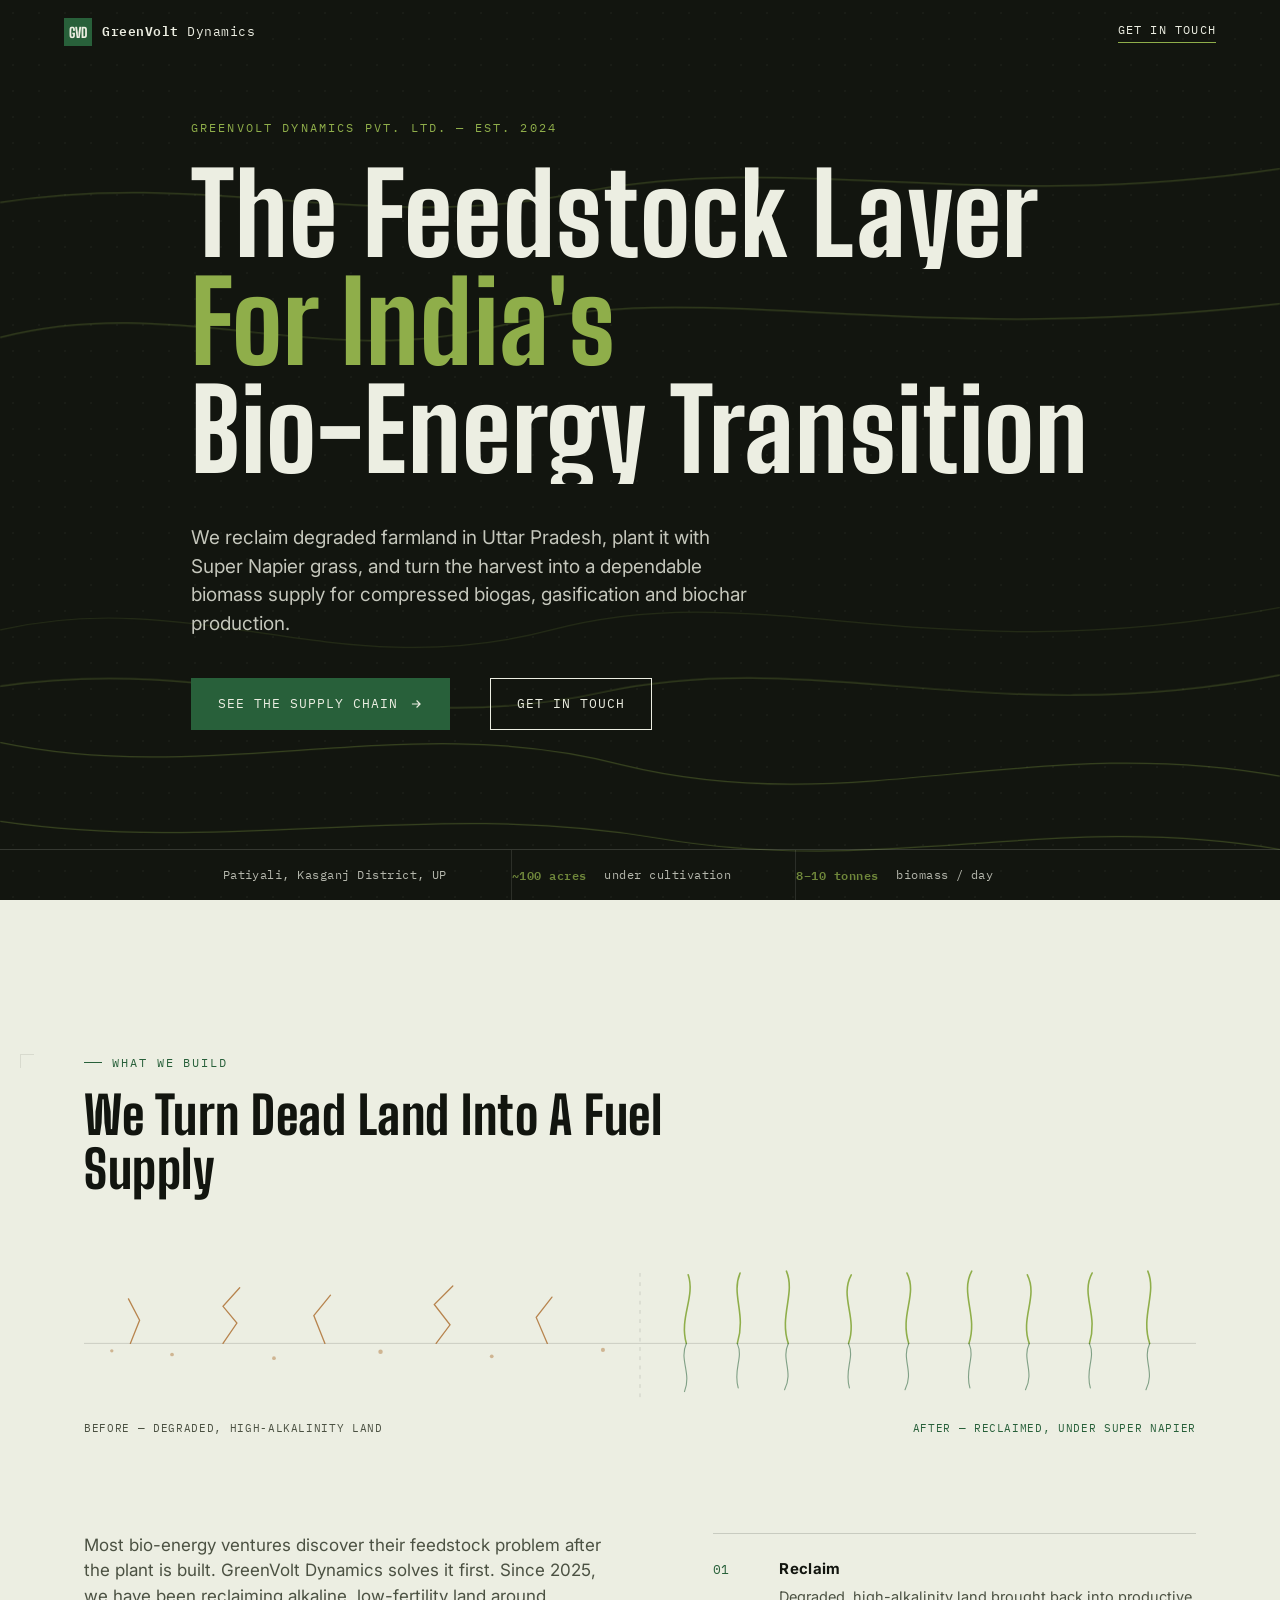
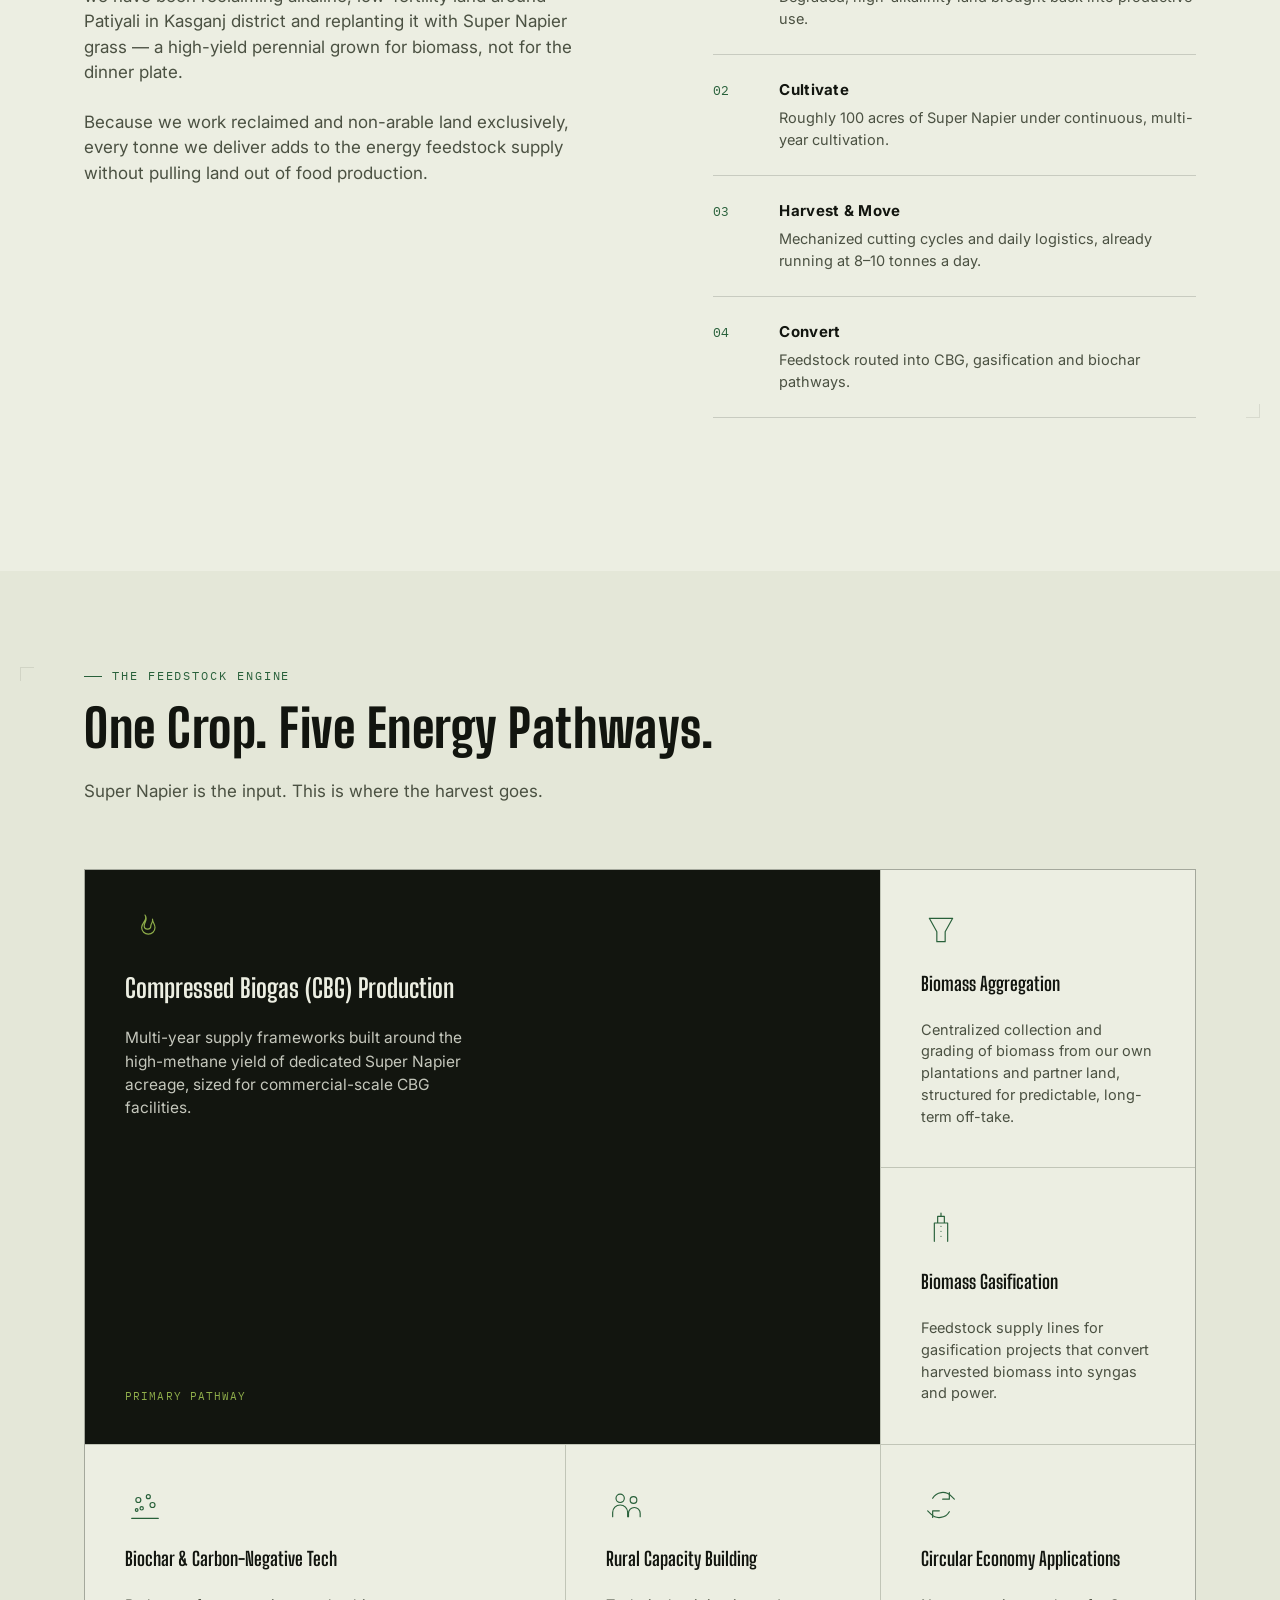
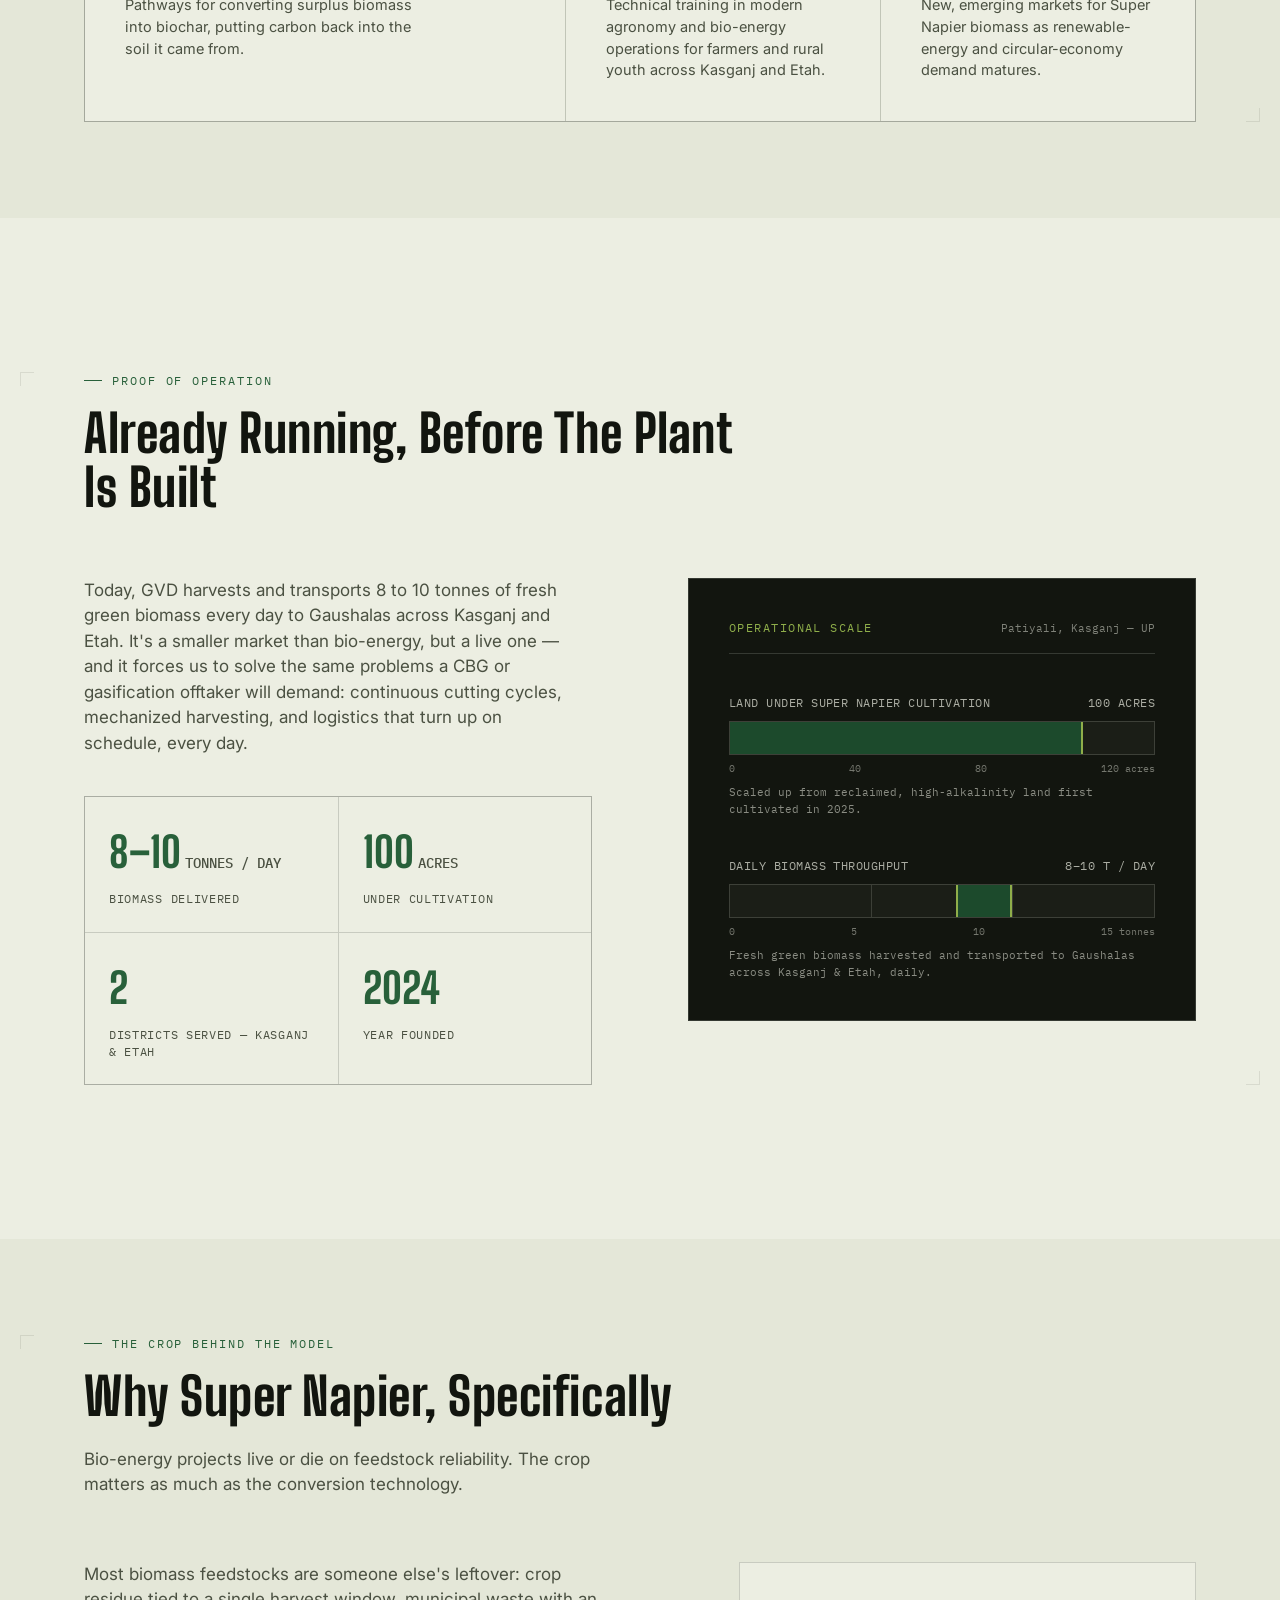
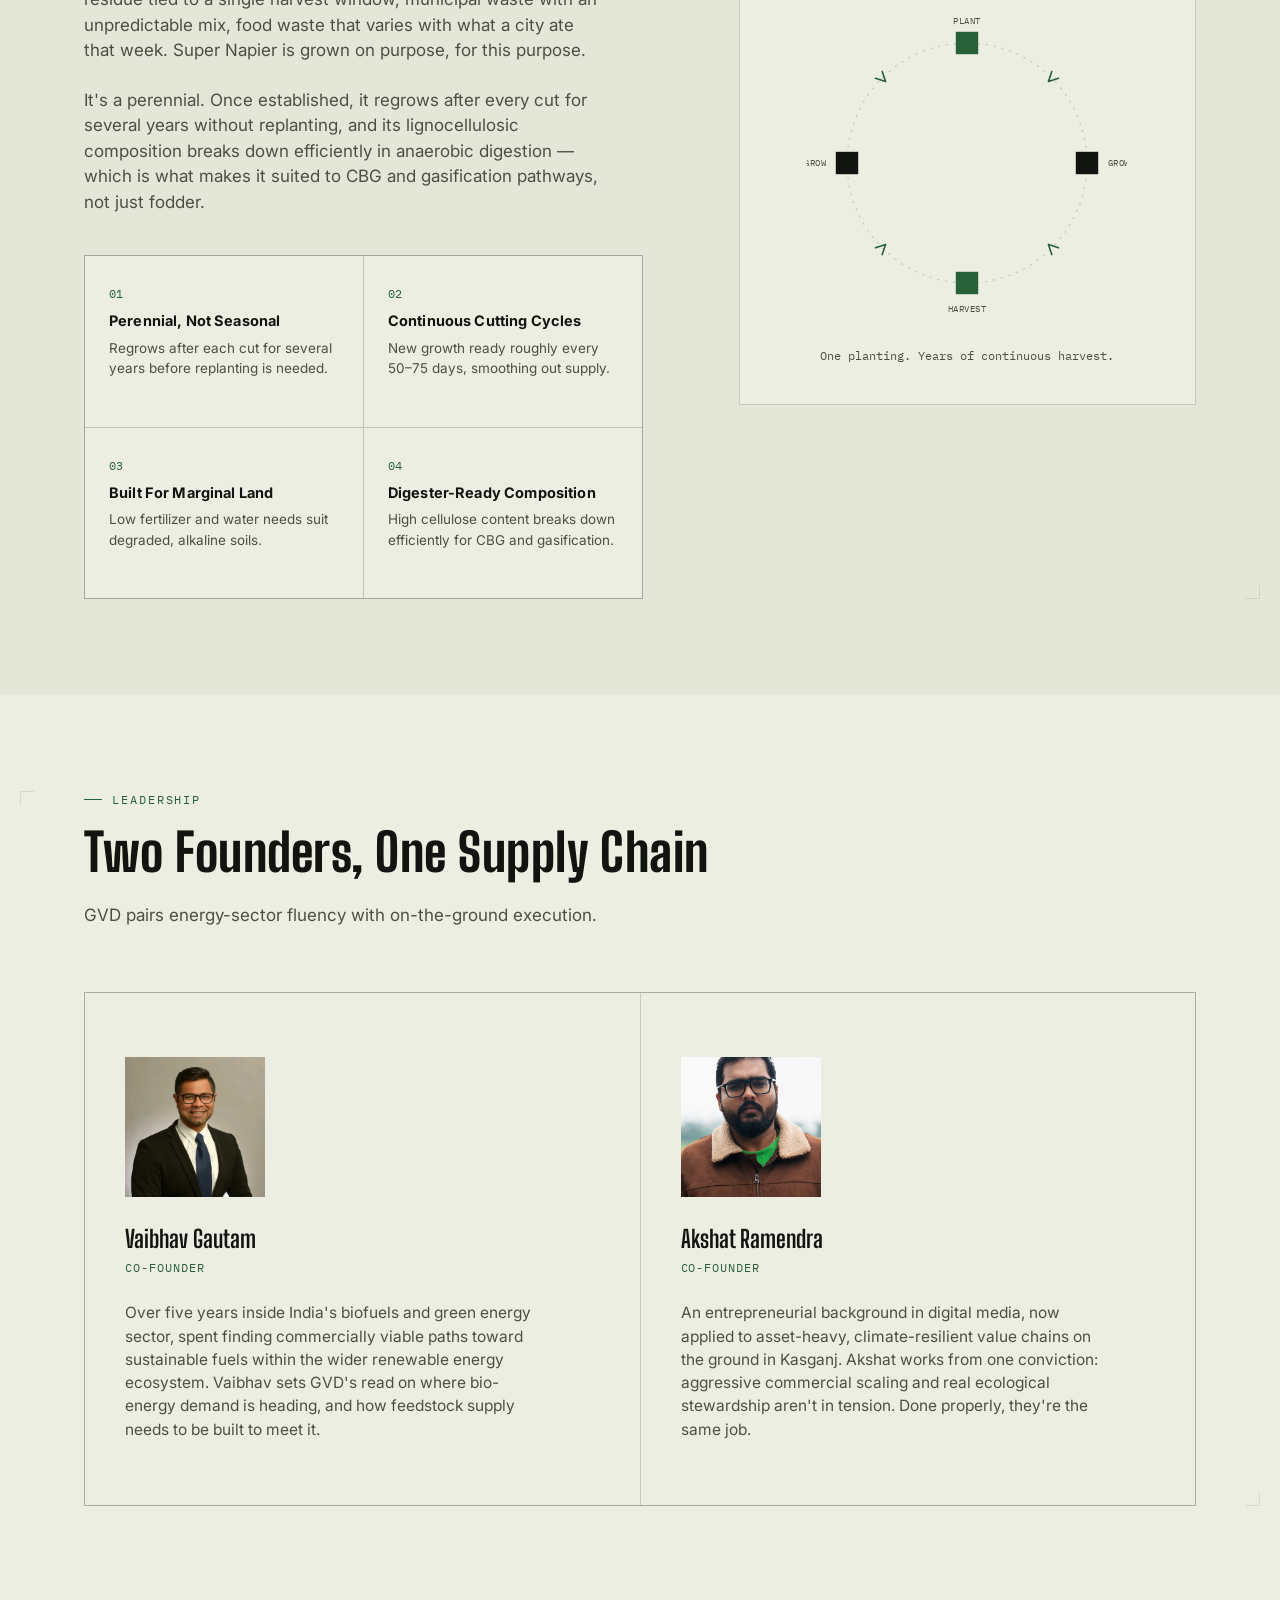
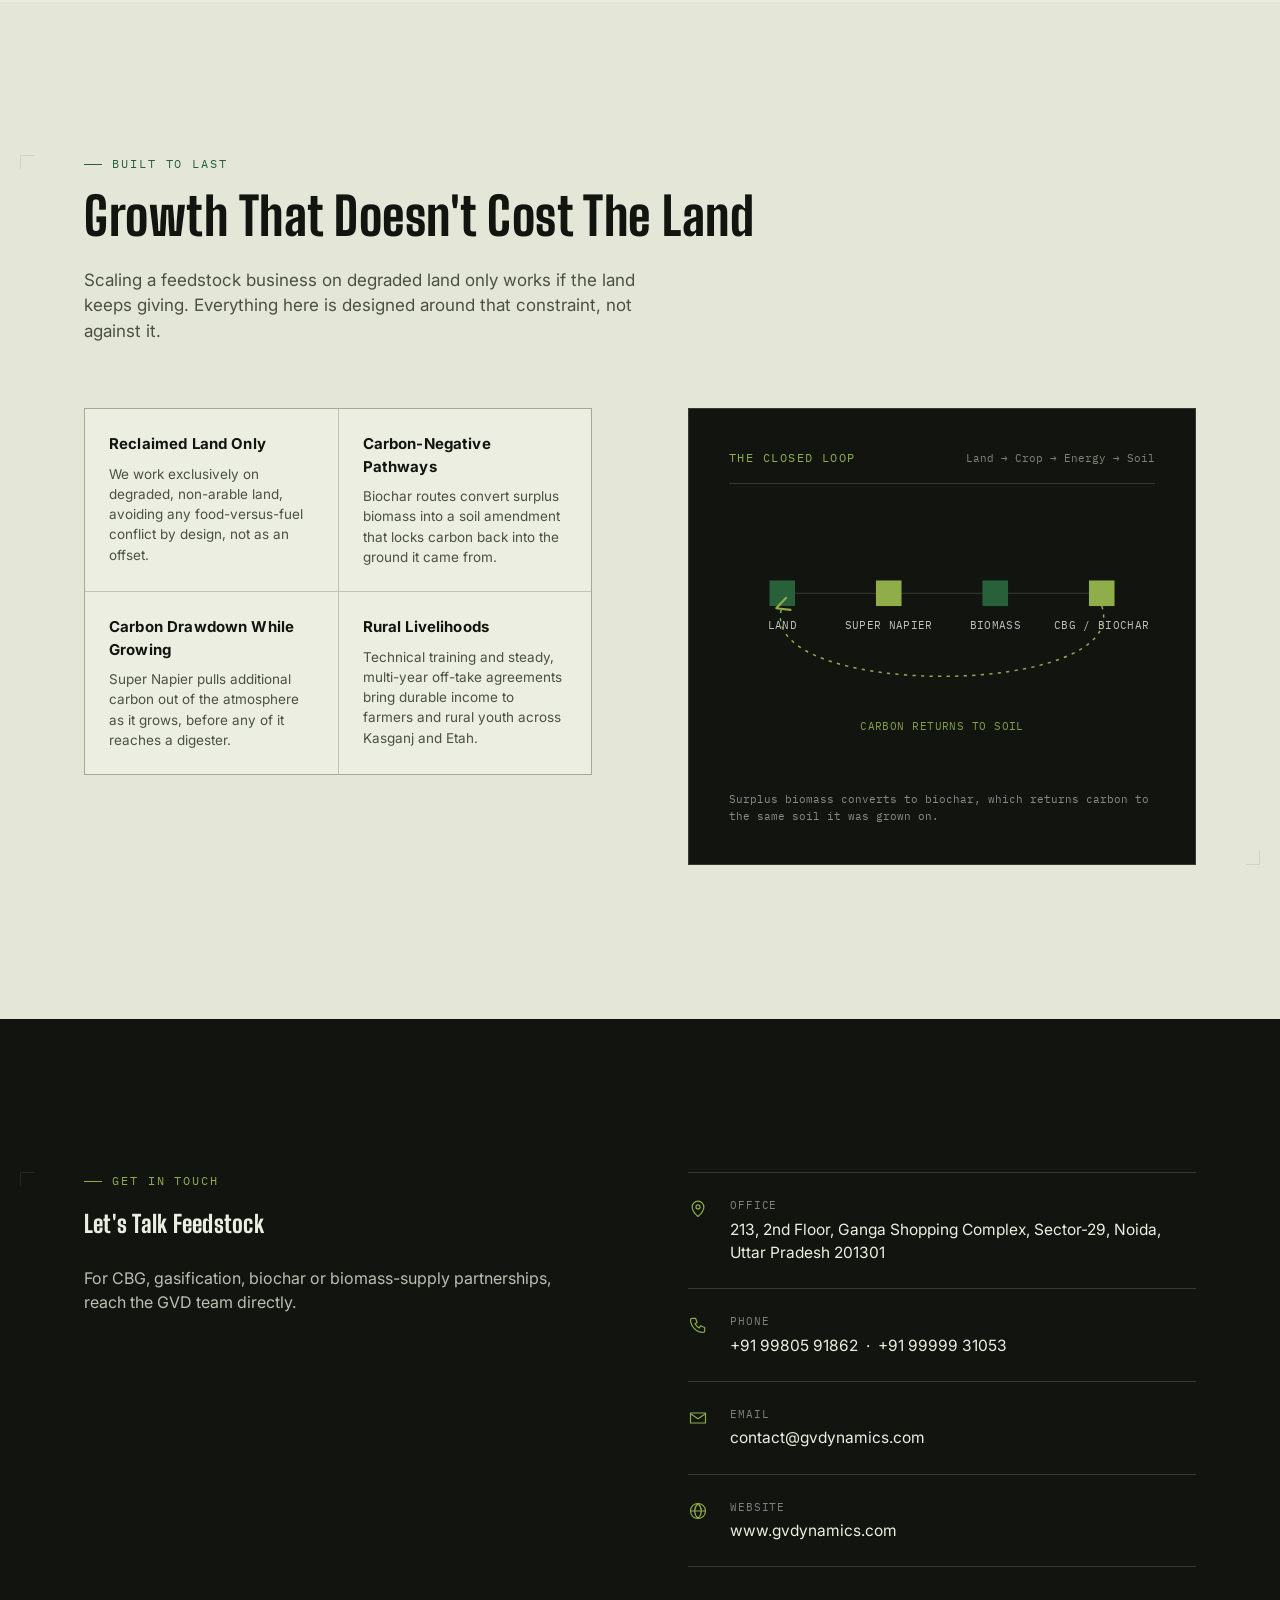
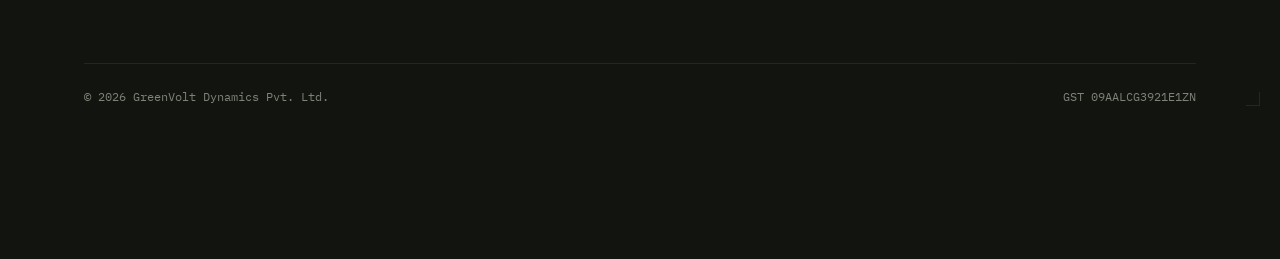
==== index.html @ 8c6a8573 "Initial site upload" ====
<!DOCTYPE html>
<html lang="en">
<head>
<meta charset="UTF-8">
<meta name="viewport" content="width=device-width, initial-scale=1.0">
<title>GreenVolt Dynamics — The Feedstock Layer for India's Bio-Energy Transition</title>
<meta name="description" content="GreenVolt Dynamics reclaims degraded farmland in Uttar Pradesh, plants it with Super Napier grass, and supplies the biomass feedstock behind compressed biogas, gasification and biochar production.">
<link rel="icon" href="data:image/svg+xml,<svg xmlns='http://www.w3.org/2000/svg' viewBox='0 0 100 100'><rect width='100' height='100' fill='%2328603A'/><text x='50' y='70' font-size='58' font-family='Arial' font-weight='900' fill='%23ECEEE2' text-anchor='middle'>G</text></svg>">
<link rel="preconnect" href="https://fonts.googleapis.com">
<link rel="preconnect" href="https://fonts.gstatic.com" crossorigin>
<link href="https://fonts.googleapis.com/css2?family=Big+Shoulders+Display:wght@600;700;800;900&family=Inter:wght@400;500;600;700&family=IBM+Plex+Mono:wght@400;500;600&display=swap" rel="stylesheet">
<style>

/* ===================== TOKENS ===================== */
:root{
  --ink:        #12150F;
  --ink-700:    #1B2017;
  --ink-line:   rgba(236,238,226,0.16);
  --paper:      #ECEEE2;
  --paper-soft: rgba(18,21,15,0.66);
  --paper-on-dark: #ECEEE2;
  --green:      #28603A;
  --green-deep: #1C4A2C;
  --green-bright:#8FAE4A;
  --ochre:      #A6601C;
  --line:       rgba(18,21,15,0.16);
  --ink-soft:   #4B5142;

  --max: 1240px;
  --pad: clamp(20px, 5vw, 64px);

  --sp-1: 8px;
  --sp-2: 16px;
  --sp-3: 24px;
  --sp-4: 40px;
  --sp-5: 64px;
  --sp-6: 96px;
  --sp-7: clamp(80px, 12vw, 160px);

  --display: "Big Shoulders Display", sans-serif;
  --body: "Inter", sans-serif;
  --mono: "IBM Plex Mono", monospace;
}

*,*::before,*::after{ box-sizing:border-box; border-radius:0; }
html{ scroll-behavior:smooth; scroll-padding-top:76px; }
@media (prefers-reduced-motion: reduce){ html{ scroll-behavior:auto; } }

body{
  margin:0;
  background:var(--paper);
  color:var(--ink);
  font-family:var(--body);
  font-size:16px;
  line-height:1.5;
  -webkit-font-smoothing:antialiased;
}

h1,h2,h3{ margin:0; font-family:var(--display); font-weight:800; letter-spacing:0.01em; }
p{ margin:0; }
a{ color:inherit; text-decoration:none; }
img{ max-width:100%; display:block; }
button{ font-family:var(--mono); border:none; background:none; cursor:pointer; }

:focus-visible{ outline:2px solid var(--green-bright); outline-offset:3px; }

.wrap{ max-width:var(--max); margin:0 auto; padding-left:var(--pad); padding-right:var(--pad); }

.eyebrow{
  font-family:var(--mono);
  font-size:12px;
  letter-spacing:0.16em;
  text-transform:uppercase;
  display:flex;
  align-items:center;
  gap:10px;
  margin-bottom:var(--sp-2);
  color:var(--green);
}
.eyebrow::before{ content:""; width:18px; height:1px; background:var(--green); display:inline-block; }
.on-dark .eyebrow{ color:var(--green-bright); }
.on-dark .eyebrow::before{ background:var(--green-bright); }

.section{ position:relative; padding-top:var(--sp-7); padding-bottom:var(--sp-7); }
.section.tight{ padding-top:var(--sp-6); padding-bottom:var(--sp-6); }

/* corner crop-marks — recurring structural motif (survey / dossier reference) */
.frame{ position:relative; }
.frame::before,.frame::after{
  content:""; position:absolute; width:14px; height:14px; pointer-events:none; opacity:0.55;
}
.frame::before{ top:0; left:0; border-top:1px solid var(--line); border-left:1px solid var(--line); }
.frame::after{ bottom:0; right:0; border-bottom:1px solid var(--line); border-right:1px solid var(--line); }
.on-dark .frame::before,.on-dark .frame::after{ border-color:var(--ink-line); }
.contact .frame::before,.contact .frame::after{ border-color:var(--ink-line); }

/* ===================== REVEAL UTILITIES ===================== */
[data-reveal]{ opacity:0; transform:translateY(18px); transition:opacity .7s ease, transform .7s ease; }
[data-reveal].is-visible{ opacity:1; transform:translateY(0); }
[data-reveal-delay="1"]{ transition-delay:.08s; }
[data-reveal-delay="2"]{ transition-delay:.16s; }
[data-reveal-delay="3"]{ transition-delay:.24s; }
[data-reveal-delay="4"]{ transition-delay:.32s; }
[data-reveal-delay="5"]{ transition-delay:.40s; }
@media (prefers-reduced-motion: reduce){
  [data-reveal]{ opacity:1; transform:none; transition:none; }
}

/* ===================== HEADER ===================== */
.site-header{
  position:fixed; top:0; left:0; right:0; z-index:50;
  display:flex; align-items:center; justify-content:space-between;
  padding:18px var(--pad);
  background:rgba(18,21,15,0);
  transition:background .35s ease, border-color .35s ease;
  border-bottom:1px solid transparent;
}
.site-header.scrolled{ background:rgba(18,21,15,0.92); border-bottom-color:var(--ink-line); backdrop-filter:blur(6px); }
.brand{ display:flex; align-items:center; gap:10px; color:var(--paper); }
.brand-mark{
  width:28px; height:28px; background:var(--green); color:var(--paper);
  display:flex; align-items:center; justify-content:center;
  font-family:var(--display); font-weight:800; font-size:14px; letter-spacing:0;
  flex-shrink:0;
}
.brand-name{ font-family:var(--mono); font-size:13px; letter-spacing:.04em; }
.brand-name b{ font-weight:600; }
.header-cta{
  font-family:var(--mono); font-size:12px; letter-spacing:.1em; text-transform:uppercase;
  color:var(--paper); border-bottom:1px solid var(--green-bright); padding-bottom:3px;
  transition:opacity .2s ease;
}
.header-cta:hover{ opacity:.7; }

/* ===================== HERO ===================== */
.hero{
  position:relative;
  min-height:100vh;
  display:flex;
  flex-direction:column;
  background:var(--ink);
  color:var(--paper);
  overflow:hidden;
  padding-top:96px;
}
.hero-grid{
  position:absolute; inset:0;
  background-image:radial-gradient(rgba(236,238,226,.07) 1px, transparent 1.6px);
  background-size:26px 26px;
  opacity:.5;
}
.hero-contours{ position:absolute; inset:0; width:100%; height:100%; }
.contour-path{
  fill:none; stroke:var(--green-bright); stroke-width:1.1;
  transform-origin:left center;
  opacity:0;
  animation:contourDraw 1.6s ease-out forwards;
}
.contour-path:nth-child(1){ animation-delay:.05s; stroke-opacity:.5; }
.contour-path:nth-child(2){ animation-delay:.18s; }
.contour-path:nth-child(3){ animation-delay:.30s; }
.contour-path:nth-child(4){ animation-delay:.42s; }
.contour-path:nth-child(5){ animation-delay:.54s; }
.contour-path:nth-child(6){ animation-delay:.66s; }
@keyframes contourDraw{
  from{ opacity:0; transform:scaleX(0); }
  to{ opacity:.32; transform:scaleX(1); }
}
@media (prefers-reduced-motion: reduce){
  .contour-path{ animation:none; opacity:.28; transform:scaleX(1); }
}

.hero-inner{ position:relative; z-index:2; flex:1; display:flex; flex-direction:column; justify-content:center; }
.hero-eyebrow{
  font-family:var(--mono); font-size:12px; letter-spacing:.18em; text-transform:uppercase;
  color:var(--green-bright); margin-bottom:var(--sp-3);
  opacity:0; transform:translateY(10px);
  animation:heroIn .7s ease-out forwards; animation-delay:.15s;
}
.hero h1{
  font-size:clamp(46px, 9vw, 112px);
  line-height:0.96;
  color:var(--paper);
  margin-bottom:var(--sp-4);
}
.hero h1 .line{
  display:block; overflow:hidden;
}
.hero h1 .line span{
  display:block; opacity:0; transform:translateY(100%);
  animation:heroIn .8s cubic-bezier(.2,.8,.2,1) forwards;
}
.hero h1 .line:nth-child(1) span{ animation-delay:.30s; }
.hero h1 .line:nth-child(2) span{ animation-delay:.42s; color:var(--green-bright);}
.hero h1 .line:nth-child(3) span{ animation-delay:.54s; }
@keyframes heroIn{ to{ opacity:1; transform:translateY(0); } }
@media (prefers-reduced-motion: reduce){
  .hero-eyebrow,.hero h1 .line span{ animation:none; opacity:1; transform:none; }
}

.hero p.sub{
  font-family:var(--body); font-size:clamp(16px,2vw,19px); color:var(--paper-on-dark);
  opacity:.82; max-width:560px; margin-bottom:var(--sp-4); font-weight:400;
}
.hero-ctas{ display:flex; align-items:center; gap:var(--sp-4); flex-wrap:wrap; margin-bottom:var(--sp-6); }
.btn{
  display:inline-flex; align-items:center; gap:10px;
  font-family:var(--mono); font-size:13px; letter-spacing:.08em; text-transform:uppercase;
  padding:15px 26px; border:1px solid currentColor; transition:background .2s ease, color .2s ease;
}
.btn-primary{ background:var(--green); color:var(--paper); border-color:var(--green); }
.btn-primary:hover{ background:var(--green-bright); border-color:var(--green-bright); color:var(--ink); }
.btn-ghost{ color:var(--paper); }
.btn-ghost:hover{ color:var(--green-bright); border-color:var(--green-bright); }
.btn svg{ width:14px; height:14px; }

.hero-ticker{
  position:relative; z-index:2;
  border-top:1px solid var(--ink-line);
  display:flex; flex-wrap:wrap; gap:0;
}
.hero-ticker .t-item{
  font-family:var(--mono); font-size:12px; letter-spacing:.04em; color:var(--paper-on-dark);
  padding:16px var(--pad) 16px 0; opacity:.75; display:flex; align-items:center; gap:10px;
  border-right:1px solid var(--ink-line);
}
.hero-ticker .t-item:last-child{ border-right:none; }
.hero-ticker .t-item b{ color:var(--green-bright); font-weight:600; opacity:1; }
.hero-ticker .wrap{ display:flex; flex-wrap:wrap; padding-top:0; padding-bottom:0; }

/* ===================== SECTION HEADERS ===================== */
.s-head{ max-width:680px; margin-bottom:var(--sp-5); }
.s-head h2{ font-size:clamp(30px,4.4vw,52px); line-height:1.04; margin-bottom:var(--sp-3); }
.s-head .s-sub{ font-family:var(--body); font-size:17px; color:var(--ink-soft); max-width:560px; }

/* ===================== WHAT WE DO ===================== */
.land-strip{ margin:var(--sp-5) 0 var(--sp-6); }
.land-strip svg{ width:100%; height:auto; display:block; }
.land-strip .ground{ stroke:var(--line); stroke-width:1; }
.land-strip .divider{ stroke:var(--line); stroke-width:1; stroke-dasharray:4 6; }
.land-strip .crack{ fill:none; stroke:var(--ochre); stroke-width:1.4; opacity:.75; stroke-linecap:round; }
.land-strip .dot{ fill:var(--ochre); opacity:.4; }
.land-strip .blade{ fill:none; stroke:var(--green-bright); stroke-width:1.7; stroke-linecap:round; }
.land-strip .root{ fill:none; stroke:var(--green); stroke-width:1.2; opacity:.55; stroke-linecap:round; }
.land-caption{ display:flex; justify-content:space-between; font-family:var(--mono); font-size:11px; letter-spacing:.06em; text-transform:uppercase; color:var(--ink-soft); margin-top:12px; }
.land-caption .after{ color:var(--green); }

.weave{ display:grid; grid-template-columns: 1.05fr 0.95fr; gap:var(--sp-6); align-items:start; }
.weave-copy p{ font-size:17px; color:var(--ink-soft); margin-bottom:var(--sp-3); max-width:520px; }
.weave-copy p:last-child{ margin-bottom:0; }

.flow{ display:flex; flex-direction:column; border-top:1px solid var(--line); }
.flow-step{
  display:grid; grid-template-columns:48px 1fr; gap:18px;
  padding:var(--sp-3) 0; border-bottom:1px solid var(--line);
  align-items:start;
}
.flow-step .num{ font-family:var(--mono); font-size:13px; color:var(--green); padding-top:2px; }
.flow-step h3{ font-family:var(--body); font-weight:700; text-transform:none; font-size:15px; letter-spacing:.02em; margin-bottom:6px; }
.flow-step p{ font-size:14.5px; color:var(--ink-soft); }

/* ===================== OFFERINGS / BENTO ===================== */
.bento{
  display:grid;
  grid-template-columns: 1.3fr 0.85fr 0.85fr;
  grid-template-rows: minmax(170px,auto) minmax(170px,auto) minmax(170px,auto);
  grid-template-areas:
    "lead lead c2"
    "lead lead c3"
    "c4   c5   c6";
  gap:1px;
  background:var(--line);
  border:1px solid var(--line);
}
.b-card{
  background:var(--paper);
  padding:var(--sp-4);
  display:flex; flex-direction:column; gap:var(--sp-3);
  transition:background .25s ease;
  position:relative;
}
.b-card:nth-child(1){ grid-area:lead; }
.b-card:nth-child(2){ grid-area:c2; }
.b-card:nth-child(3){ grid-area:c3; }
.b-card:nth-child(4){ grid-area:c4; }
.b-card:nth-child(5){ grid-area:c5; }
.b-card:nth-child(6){ grid-area:c6; }
.b-card:hover{ background:#E4E7D8; }
.b-card:hover .b-icon svg{ stroke:var(--green); }
.b-card.lead{ background:var(--ink); color:var(--paper); }
.b-card.lead:hover{ background:#1F2418; }
.b-card.lead .b-icon svg{ stroke:var(--green-bright); }
.b-card.lead .b-title{ color:var(--paper); font-size:26px; }
.b-card.lead .b-desc{ color:var(--paper-on-dark); opacity:.82; font-size:15.5px; max-width:340px; }
.b-icon{ width:40px; height:40px; }
.b-icon svg{ width:100%; height:100%; stroke:var(--green); fill:none; stroke-width:1.4; transition:stroke .25s ease; }
.b-icon svg path,.c-row svg path{ stroke-linecap:round; stroke-linejoin:round; }
.b-title{ font-family:var(--display); font-weight:700; font-size:19px; letter-spacing:0; line-height:1.1; }
.b-desc{ font-family:var(--body); font-size:14.5px; color:var(--ink-soft); line-height:1.5; max-width:300px; }
.b-card .b-tag{ margin-top:auto; font-family:var(--mono); font-size:11px; letter-spacing:.1em; text-transform:uppercase; color:var(--green); }
.b-card.lead .b-tag{ color:var(--green-bright); }

@media (max-width:880px){
  .bento{
    grid-template-columns:1fr;
    grid-template-rows:auto;
    grid-template-areas:none;
  }
  .b-card:nth-child(1),.b-card:nth-child(2),.b-card:nth-child(3),
  .b-card:nth-child(4),.b-card:nth-child(5),.b-card:nth-child(6){ grid-area:auto; }
  .b-card{ min-height:200px; }
  .b-card.lead{ min-height:260px; }
}

/* ===================== PROOF / STATS + CHART ===================== */
.proof-grid{ display:grid; grid-template-columns:1fr 1fr; gap:var(--sp-6); align-items:start; }
.proof-copy p{ font-size:17px; color:var(--ink-soft); max-width:480px; margin-bottom:var(--sp-4); }
.stat-row{ display:grid; grid-template-columns:1fr 1fr; gap:1px; background:var(--line); border:1px solid var(--line); }
.stat{ background:var(--paper); padding:var(--sp-3) var(--sp-3); }
.stat .num{ font-family:var(--display); font-size:clamp(30px,4vw,42px); font-weight:800; color:var(--green); display:flex; align-items:baseline; gap:4px; }
.stat .num .unit{ font-family:var(--mono); font-size:14px; color:var(--ink-soft); font-weight:500; text-transform:uppercase; }
.stat .label{ font-family:var(--mono); font-size:11.5px; letter-spacing:.06em; text-transform:uppercase; color:var(--ink-soft); margin-top:6px; }

.panel{
  background:var(--ink); color:var(--paper); padding:var(--sp-4);
  border:1px solid var(--ink-line);
}
.panel-head{ display:flex; justify-content:space-between; align-items:baseline; margin-bottom:var(--sp-4); border-bottom:1px solid var(--ink-line); padding-bottom:var(--sp-2); }
.panel-head .p-title{ font-family:var(--mono); font-size:12px; letter-spacing:.12em; text-transform:uppercase; color:var(--green-bright); }
.panel-head .p-meta{ font-family:var(--mono); font-size:11px; color:var(--paper-on-dark); opacity:.5; }

.chart{ margin-bottom:var(--sp-4); }
.chart:last-child{ margin-bottom:0; }
.chart-label{ display:flex; justify-content:space-between; font-family:var(--mono); font-size:11.5px; color:var(--paper-on-dark); opacity:.7; margin-bottom:10px; text-transform:uppercase; letter-spacing:.04em; }
.chart-track{ position:relative; height:34px; border:1px solid var(--ink-line); background:rgba(236,238,226,0.04); }
.chart-grid{ position:absolute; inset:0; display:flex; }
.chart-grid span{ flex:1; border-right:1px solid var(--ink-line); }
.chart-grid span:last-child{ border-right:none; }
.chart-bar{
  position:absolute; top:0; left:0; bottom:0; width:0;
  background:var(--green-deep); border-right:2px solid var(--green-bright);
  transition:width 1.4s cubic-bezier(.2,.7,.2,1);
}
.chart.is-live .chart-bar{ width:var(--target); }
.chart-bar.band{ left:var(--start); border-right:2px solid var(--green-bright); border-left:2px solid var(--green-bright); background:var(--green-deep); }
.chart.is-live .chart-bar.band{ width:var(--target); }
.chart-ticks{ display:flex; justify-content:space-between; font-family:var(--mono); font-size:10px; color:var(--paper-on-dark); opacity:.45; margin-top:6px; }
.chart-readout{ font-family:var(--mono); font-size:11px; color:var(--paper-on-dark); opacity:.55; margin-top:8px; }

@media (max-width:880px){
  .weave{ grid-template-columns:1fr; gap:var(--sp-5); }
  .proof-grid{ grid-template-columns:1fr; gap:var(--sp-5); }
}

/* ===================== FOUNDERS ===================== */
.founders{ display:grid; grid-template-columns:1fr 1fr; gap:1px; background:var(--line); border:1px solid var(--line); }
.f-card{ background:var(--paper); padding:var(--sp-5) var(--sp-4); }
.f-photo{
  width:140px; height:140px; position:relative; overflow:hidden;
  margin-bottom:var(--sp-3); display:flex; align-items:center; justify-content:center;
}
.f-photo img{ position:absolute; inset:0; width:100%; height:100%; object-fit:cover; }
.f-photo-fallback{ position:relative; z-index:0; font-family:var(--display); font-weight:800; font-size:42px; }
.f-photo.gr{ background:var(--green); }
.f-photo.gr .f-photo-fallback{ color:var(--paper); }
.f-photo.ik{ background:var(--ink); }
.f-photo.ik .f-photo-fallback{ color:var(--green-bright); }
.f-name{ font-family:var(--display); font-size:24px; font-weight:700; text-transform:none; margin-bottom:2px; }
.f-role{ font-family:var(--mono); font-size:12px; letter-spacing:.08em; text-transform:uppercase; color:var(--green); margin-bottom:var(--sp-3); }
.f-bio{ font-family:var(--body); font-size:15.5px; color:var(--ink-soft); max-width:420px; }
@media (max-width:780px){ .founders{ grid-template-columns:1fr; } }

/* ===================== WHY SUPER NAPIER (EDUCATIVE) ===================== */
.napier-grid{ display:grid; grid-template-columns:1.1fr 0.9fr; gap:var(--sp-6); align-items:start; }
.napier-copy p{ font-size:17px; color:var(--ink-soft); margin-bottom:var(--sp-3); max-width:520px; }
.fact-grid{ display:grid; grid-template-columns:1fr 1fr; gap:1px; background:var(--line); border:1px solid var(--line); margin-top:var(--sp-4); }
.fact{ background:var(--paper); padding:var(--sp-3); }
.fact-num{ font-family:var(--mono); font-size:12px; color:var(--green); }
.fact h3{ font-family:var(--body); font-weight:700; font-size:14.5px; margin:6px 0; }
.fact p{ font-size:13.5px; color:var(--ink-soft); }

.napier-visual{ background:var(--paper); border:1px solid var(--line); padding:var(--sp-4); display:flex; flex-direction:column; align-items:center; gap:var(--sp-3); }
.napier-visual svg{ width:100%; max-width:320px; height:auto; }
.napier-visual .loop-track{ fill:none; stroke:var(--line); stroke-width:1.5; stroke-dasharray:3 7; }
.napier-visual .chevron path{ fill:none; stroke:var(--green); stroke-width:2; stroke-linecap:round; stroke-linejoin:round; }
.napier-visual .node-a{ fill:var(--green); }
.napier-visual .node-b{ fill:var(--ink); }
.napier-visual .node-label{ font-family:var(--mono); font-size:11px; letter-spacing:.05em; text-transform:uppercase; fill:var(--ink-soft); }
.napier-visual .visual-caption{ font-family:var(--mono); font-size:11.5px; color:var(--ink-soft); text-align:center; }

@media (max-width:880px){ .napier-grid{ grid-template-columns:1fr; gap:var(--sp-5); } }
@media (max-width:480px){ .fact-grid{ grid-template-columns:1fr; } }

/* ===================== SUSTAINABILITY ===================== */
.sustain-grid{ display:grid; grid-template-columns:1fr 1fr; gap:var(--sp-6); align-items:start; }
.pillars{ display:grid; grid-template-columns:1fr 1fr; gap:1px; background:var(--line); border:1px solid var(--line); }
.pillar{ background:var(--paper); padding:var(--sp-3); }
.pillar h3{ font-family:var(--body); font-weight:700; font-size:15px; margin-bottom:8px; }
.pillar p{ font-size:13.5px; color:var(--ink-soft); }

.loop-diagram{ width:100%; height:auto; margin:var(--sp-2) 0 var(--sp-3); }
.loop-diagram .loop-track{ stroke:var(--ink-line); stroke-width:1; }
.loop-diagram .return-arrow{ fill:none; stroke:var(--green-bright); stroke-width:1.4; stroke-dasharray:3 5; }
.loop-diagram .chevron path{ fill:none; stroke:var(--green-bright); stroke-width:2; stroke-linecap:round; stroke-linejoin:round; }
.loop-diagram .node-a{ fill:var(--green); }
.loop-diagram .node-b{ fill:var(--green-bright); }
.loop-diagram .node-label{ font-family:var(--mono); font-size:10px; letter-spacing:.03em; text-transform:uppercase; fill:var(--paper-on-dark); opacity:.8; }
.loop-diagram .loop-caption{ font-family:var(--mono); font-size:10.5px; letter-spacing:.04em; text-transform:uppercase; fill:var(--green-bright); opacity:.9; }

@media (max-width:880px){ .sustain-grid{ grid-template-columns:1fr; gap:var(--sp-5); } }
@media (max-width:560px){ .pillars{ grid-template-columns:1fr; } }

/* ===================== CONTACT / FOOTER ===================== */
.contact{ background:var(--ink); color:var(--paper); }
.contact-grid{ display:grid; grid-template-columns:1fr 1fr; gap:var(--sp-6); }
.contact h2{ color:var(--paper); }
.contact .eyebrow{ color:var(--green-bright); }
.contact .eyebrow::before{ background:var(--green-bright); }
.contact .s-sub{ color:var(--paper-on-dark); opacity:.78; }
.c-list{ display:flex; flex-direction:column; border-top:1px solid var(--ink-line); }
.c-row{ display:grid; grid-template-columns:28px 1fr; gap:14px; padding:var(--sp-3) 0; border-bottom:1px solid var(--ink-line); }
.c-row svg{ width:20px; height:20px; stroke:var(--green-bright); fill:none; stroke-width:1.4; margin-top:2px; }
.c-row .c-label{ font-family:var(--mono); font-size:11px; letter-spacing:.08em; text-transform:uppercase; color:var(--paper-on-dark); opacity:.5; margin-bottom:4px; }
.c-row .c-value{ font-family:var(--body); font-size:15.5px; }
.c-row a:hover{ color:var(--green-bright); }
.foot-bar{
  margin-top:var(--sp-6); padding-top:var(--sp-3); border-top:1px solid var(--ink-line);
  display:flex; justify-content:space-between; flex-wrap:wrap; gap:10px;
  font-family:var(--mono); font-size:11.5px; color:var(--paper-on-dark); opacity:.5;
}
@media (max-width:780px){ .contact-grid{ grid-template-columns:1fr; } }

/* ===================== RESPONSIVE TYPE / SECTION SPACING ===================== */
@media (max-width:600px){
  .hero-ticker .wrap{ flex-direction:column; }
  .hero-ticker .t-item{ border-right:none; border-bottom:1px solid var(--ink-line); width:100%; padding:14px 0; }
  .stat-row{ grid-template-columns:1fr 1fr; }
}
</style>
</head>
<body>

<header class="site-header" id="siteHeader">
  <a href="#top" class="brand">
    <span class="brand-mark">GVD</span>
    <span class="brand-name"><b>GreenVolt</b> Dynamics</span>
  </a>
  <a href="#contact" class="header-cta">Get in touch</a>
</header>

<main id="top">

  <!-- ===================== HERO ===================== -->
  <section class="hero" id="hero">
    <div class="hero-grid" aria-hidden="true"></div>
    <svg class="hero-contours" viewBox="0 0 1440 800" preserveAspectRatio="none" aria-hidden="true">
      <path class="contour-path" d="M0,560 C 220,520 380,610 620,560 C 860,510 1040,600 1440,540"/>
      <path class="contour-path" d="M0,610 C 260,580 420,660 680,615 C 920,575 1120,650 1440,600"/>
      <path class="contour-path" d="M0,660 C 240,700 460,630 700,680 C 960,730 1160,650 1440,690"/>
      <path class="contour-path" d="M0,300 C 200,260 360,330 560,290 C 800,245 1000,310 1440,270"/>
      <path class="contour-path" d="M0,180 C 240,150 420,210 660,170 C 900,135 1100,190 1440,150"/>
      <path class="contour-path" d="M0,730 C 260,760 480,710 740,745 C 1000,780 1180,720 1440,755"/>
    </svg>

    <div class="wrap hero-inner">
      <p class="hero-eyebrow">GreenVolt Dynamics Pvt. Ltd. — Est. 2024</p>
      <h1>
        <span class="line"><span>The Feedstock Layer</span></span>
        <span class="line"><span>For India's</span></span>
        <span class="line"><span>Bio-Energy Transition</span></span>
      </h1>
      <p class="sub">We reclaim degraded farmland in Uttar Pradesh, plant it with Super Napier grass, and turn the harvest into a dependable biomass supply for compressed biogas, gasification and biochar production.</p>
      <div class="hero-ctas">
        <a href="#what-we-do" class="btn btn-primary">See the supply chain
          <svg viewBox="0 0 24 24" fill="none" stroke="currentColor" stroke-width="2"><path d="M5 12h14M13 6l6 6-6 6"/></svg>
        </a>
        <a href="#contact" class="btn btn-ghost">Get in touch</a>
      </div>
    </div>

    <div class="hero-ticker">
      <div class="wrap">
        <span class="t-item">Patiyali, Kasganj District, UP</span>
        <span class="t-item"><b>~100 acres</b>&nbsp;under cultivation</span>
        <span class="t-item"><b>8–10 tonnes</b>&nbsp;biomass / day</span>
      </div>
    </div>
  </section>

  <!-- ===================== WHAT WE DO ===================== -->
  <section class="section" id="what-we-do">
    <div class="wrap frame">
      <div class="s-head" data-reveal>
        <p class="eyebrow">What We Build</p>
        <h2>We Turn Dead Land Into A Fuel Supply</h2>
      </div>

      <div class="land-strip" data-reveal data-reveal-delay="1">
        <svg viewBox="0 0 1200 160" preserveAspectRatio="none" aria-hidden="true">
          <line class="ground" x1="0" y1="90" x2="1200" y2="90"/>
          <line class="divider" x1="600" y1="14" x2="600" y2="150"/>

          <path class="crack" d="M50,90 L60,65 L48,42"/>
          <path class="crack" d="M150,90 L165,68 L150,50 L168,30"/>
          <path class="crack" d="M260,90 L248,60 L266,38"/>
          <path class="crack" d="M380,90 L395,70 L378,48 L398,28"/>
          <path class="crack" d="M500,90 L488,62 L505,40"/>
          <circle class="dot" cx="95" cy="102" r="2"/>
          <circle class="dot" cx="205" cy="106" r="2"/>
          <circle class="dot" cx="320" cy="99" r="2.4"/>
          <circle class="dot" cx="440" cy="104" r="2"/>
          <circle class="dot" cx="560" cy="97" r="2.2"/>
          <circle class="dot" cx="30" cy="98" r="1.8"/>

          <path class="blade" d="M650,90 C 642,62 660,40 652,16"/>
          <path class="blade" d="M705,90 C 715,58 698,38 708,14"/>
          <path class="blade" d="M760,90 C 750,60 768,36 758,12"/>
          <path class="blade" d="M825,90 C 835,62 815,40 828,16"/>
          <path class="blade" d="M890,90 C 880,58 900,38 888,14"/>
          <path class="blade" d="M955,90 C 965,60 945,36 958,12"/>
          <path class="blade" d="M1020,90 C 1010,62 1030,40 1018,16"/>
          <path class="blade" d="M1085,90 C 1095,58 1075,38 1088,14"/>
          <path class="blade" d="M1150,90 C 1140,60 1158,36 1148,12"/>

          <path class="root" d="M650,90 C 642,108 656,122 648,142"/>
          <path class="root" d="M705,90 C 712,106 700,118 706,138"/>
          <path class="root" d="M760,90 C 752,108 766,120 756,140"/>
          <path class="root" d="M825,90 C 832,106 820,118 826,138"/>
          <path class="root" d="M890,90 C 882,108 896,120 886,140"/>
          <path class="root" d="M955,90 C 962,106 950,118 956,138"/>
          <path class="root" d="M1020,90 C 1012,108 1026,120 1016,140"/>
          <path class="root" d="M1085,90 C 1092,106 1080,118 1086,138"/>
          <path class="root" d="M1150,90 C 1142,108 1156,120 1146,140"/>
        </svg>
        <div class="land-caption">
          <span>Before — Degraded, High-Alkalinity Land</span>
          <span class="after">After — Reclaimed, Under Super Napier</span>
        </div>
      </div>

      <div class="weave">
        <div class="weave-copy" data-reveal>
          <p>Most bio-energy ventures discover their feedstock problem after the plant is built. GreenVolt Dynamics solves it first. Since 2025, we have been reclaiming alkaline, low-fertility land around Patiyali in Kasganj district and replanting it with Super Napier grass — a high-yield perennial grown for biomass, not for the dinner plate.</p>
          <p>Because we work reclaimed and non-arable land exclusively, every tonne we deliver adds to the energy feedstock supply without pulling land out of food production.</p>
        </div>

        <div class="flow" data-reveal data-reveal-delay="2">
          <div class="flow-step">
            <span class="num">01</span>
            <div><h3>Reclaim</h3><p>Degraded, high-alkalinity land brought back into productive use.</p></div>
          </div>
          <div class="flow-step">
            <span class="num">02</span>
            <div><h3>Cultivate</h3><p>Roughly 100 acres of Super Napier under continuous, multi-year cultivation.</p></div>
          </div>
          <div class="flow-step">
            <span class="num">03</span>
            <div><h3>Harvest &amp; Move</h3><p>Mechanized cutting cycles and daily logistics, already running at 8–10 tonnes a day.</p></div>
          </div>
          <div class="flow-step">
            <span class="num">04</span>
            <div><h3>Convert</h3><p>Feedstock routed into CBG, gasification and biochar pathways.</p></div>
          </div>
        </div>
      </div>
    </div>
  </section>

  <!-- ===================== OFFERINGS / BENTO ===================== -->
  <section class="section tight" id="offerings" style="background:#E4E7D8;">
    <div class="wrap frame">
      <div class="s-head" data-reveal>
        <p class="eyebrow">The Feedstock Engine</p>
        <h2>One Crop. Five Energy Pathways.</h2>
        <p class="s-sub">Super Napier is the input. This is where the harvest goes.</p>
      </div>

      <div class="bento" data-reveal>
        <div class="b-card lead">
          <div class="b-icon"><svg viewBox="0 0 48 48"><path d="M24 6c4 6-4 9-4 15a8 8 0 1 0 16 0c0-4-3-6-3-10 1 4-2 5-2 8a4 4 0 1 1-8 0c0-5 5-7 1-13Z"/></svg></div>
          <div class="b-title">Compressed Biogas (CBG) Production</div>
          <div class="b-desc">Multi-year supply frameworks built around the high-methane yield of dedicated Super Napier acreage, sized for commercial-scale CBG facilities.</div>
          <span class="b-tag">Primary Pathway</span>
        </div>

        <div class="b-card">
          <div class="b-icon"><svg viewBox="0 0 48 48"><path d="M10 10h28l-9 16v12h-10V26L10 10Z"/></svg></div>
          <div class="b-title">Biomass Aggregation</div>
          <div class="b-desc">Centralized collection and grading of biomass from our own plantations and partner land, structured for predictable, long-term off-take.</div>
        </div>

        <div class="b-card">
          <div class="b-icon"><svg viewBox="0 0 48 48"><path d="M16 40V18h16v22M20 18v-8h8v8M24 6v4M24 22h0M24 28h0M24 34h0"/></svg></div>
          <div class="b-title">Biomass Gasification</div>
          <div class="b-desc">Feedstock supply lines for gasification projects that convert harvested biomass into syngas and power.</div>
        </div>

        <div class="b-card">
          <div class="b-icon"><svg viewBox="0 0 48 48"><circle cx="16" cy="18" r="3"/><circle cx="28" cy="14" r="2.4"/><circle cx="33" cy="24" r="3"/><circle cx="20" cy="28" r="2"/><circle cx="14" cy="30" r="1.6"/><path d="M8 40h32"/></svg></div>
          <div class="b-title">Biochar &amp; Carbon-Negative Tech</div>
          <div class="b-desc">Pathways for converting surplus biomass into biochar, putting carbon back into the soil it came from.</div>
        </div>

        <div class="b-card">
          <div class="b-icon"><svg viewBox="0 0 48 48"><circle cx="17" cy="16" r="5"/><path d="M8 38v-5a9 9 0 0 1 18 0v5"/><circle cx="33" cy="18" r="4"/><path d="M27 38v-4a7 7 0 0 1 14 0v4"/></svg></div>
          <div class="b-title">Rural Capacity Building</div>
          <div class="b-desc">Technical training in modern agronomy and bio-energy operations for farmers and rural youth across Kasganj and Etah.</div>
        </div>

        <div class="b-card">
          <div class="b-icon"><svg viewBox="0 0 48 48"><path d="M14 16a14 14 0 0 1 22-3l4 4M34 32a14 14 0 0 1-22 3l-4-4"/><path d="M34 9v8h-8M14 39v-8h8"/></svg></div>
          <div class="b-title">Circular Economy Applications</div>
          <div class="b-desc">New, emerging markets for Super Napier biomass as renewable-energy and circular-economy demand matures.</div>
        </div>
      </div>
    </div>
  </section>

  <!-- ===================== PROOF + CHART ===================== -->
  <section class="section" id="proof">
    <div class="wrap frame">
      <div class="s-head" data-reveal>
        <p class="eyebrow">Proof Of Operation</p>
        <h2>Already Running, Before The Plant Is Built</h2>
      </div>

      <div class="proof-grid">
        <div class="proof-copy" data-reveal>
          <p>Today, GVD harvests and transports 8 to 10 tonnes of fresh green biomass every day to Gaushalas across Kasganj and Etah. It's a smaller market than bio-energy, but a live one — and it forces us to solve the same problems a CBG or gasification offtaker will demand: continuous cutting cycles, mechanized harvesting, and logistics that turn up on schedule, every day.</p>

          <div class="stat-row">
            <div class="stat">
              <div class="num">8–10<span class="unit">tonnes / day</span></div>
              <div class="label">Biomass delivered</div>
            </div>
            <div class="stat">
              <div class="num"><span data-count-to="100">0</span><span class="unit">acres</span></div>
              <div class="label">Under cultivation</div>
            </div>
            <div class="stat">
              <div class="num"><span data-count-to="2">0</span></div>
              <div class="label">Districts served — Kasganj &amp; Etah</div>
            </div>
            <div class="stat">
              <div class="num">2024</div>
              <div class="label">Year founded</div>
            </div>
          </div>
        </div>

        <div class="panel" data-reveal data-reveal-delay="2" id="chartPanel">
          <div class="panel-head">
            <span class="p-title">Operational Scale</span>
            <span class="p-meta">Patiyali, Kasganj — UP</span>
          </div>

          <div class="chart" id="chartLand">
            <div class="chart-label"><span>Land Under Super Napier Cultivation</span><span>100 acres</span></div>
            <div class="chart-track">
              <div class="chart-grid"><span></span><span></span><span></span></div>
              <div class="chart-bar" style="--target:83.3%"></div>
            </div>
            <div class="chart-ticks"><span>0</span><span>40</span><span>80</span><span>120 acres</span></div>
            <div class="chart-readout">Scaled up from reclaimed, high-alkalinity land first cultivated in 2025.</div>
          </div>

          <div class="chart" id="chartThroughput">
            <div class="chart-label"><span>Daily Biomass Throughput</span><span>8–10 t / day</span></div>
            <div class="chart-track">
              <div class="chart-grid"><span></span><span></span><span></span></div>
              <div class="chart-bar band" style="--start:53.3%; --target:13.3%"></div>
            </div>
            <div class="chart-ticks"><span>0</span><span>5</span><span>10</span><span>15 tonnes</span></div>
            <div class="chart-readout">Fresh green biomass harvested and transported to Gaushalas across Kasganj &amp; Etah, daily.</div>
          </div>
        </div>
      </div>
    </div>
  </section>

  <!-- ===================== WHY SUPER NAPIER (EDUCATIVE) ===================== -->
  <section class="section tight" id="why-napier" style="background:#E4E7D8;">
    <div class="wrap frame">
      <div class="s-head" data-reveal>
        <p class="eyebrow">The Crop Behind The Model</p>
        <h2>Why Super Napier, Specifically</h2>
        <p class="s-sub">Bio-energy projects live or die on feedstock reliability. The crop matters as much as the conversion technology.</p>
      </div>

      <div class="napier-grid">
        <div class="napier-copy" data-reveal>
          <p>Most biomass feedstocks are someone else's leftover: crop residue tied to a single harvest window, municipal waste with an unpredictable mix, food waste that varies with what a city ate that week. Super Napier is grown on purpose, for this purpose.</p>
          <p>It's a perennial. Once established, it regrows after every cut for several years without replanting, and its lignocellulosic composition breaks down efficiently in anaerobic digestion — which is what makes it suited to CBG and gasification pathways, not just fodder.</p>

          <div class="fact-grid">
            <div class="fact"><span class="fact-num">01</span><h3>Perennial, Not Seasonal</h3><p>Regrows after each cut for several years before replanting is needed.</p></div>
            <div class="fact"><span class="fact-num">02</span><h3>Continuous Cutting Cycles</h3><p>New growth ready roughly every 50–75 days, smoothing out supply.</p></div>
            <div class="fact"><span class="fact-num">03</span><h3>Built For Marginal Land</h3><p>Low fertilizer and water needs suit degraded, alkaline soils.</p></div>
            <div class="fact"><span class="fact-num">04</span><h3>Digester-Ready Composition</h3><p>High cellulose content breaks down efficiently for CBG and gasification.</p></div>
          </div>
        </div>

        <div class="napier-visual" data-reveal data-reveal-delay="2">
          <svg viewBox="0 0 400 400" aria-hidden="true">
            <circle class="loop-track" cx="200" cy="200" r="150"/>
            <g class="chevron" transform="translate(306,94) rotate(135)"><path d="M-6,-6 L6,0 L-6,6"/></g>
            <g class="chevron" transform="translate(306,306) rotate(225)"><path d="M-6,-6 L6,0 L-6,6"/></g>
            <g class="chevron" transform="translate(94,306) rotate(315)"><path d="M-6,-6 L6,0 L-6,6"/></g>
            <g class="chevron" transform="translate(94,94) rotate(45)"><path d="M-6,-6 L6,0 L-6,6"/></g>

            <rect class="node-a" x="186" y="36" width="28" height="28"/>
            <text class="node-label" x="200" y="26" text-anchor="middle">Plant</text>

            <rect class="node-b" x="336" y="186" width="28" height="28"/>
            <text class="node-label" x="376" y="204" text-anchor="start">Grow</text>

            <rect class="node-a" x="186" y="336" width="28" height="28"/>
            <text class="node-label" x="200" y="386" text-anchor="middle">Harvest</text>

            <rect class="node-b" x="36" y="186" width="28" height="28"/>
            <text class="node-label" x="24" y="204" text-anchor="end">Regrow</text>
          </svg>
          <p class="visual-caption">One planting. Years of continuous harvest.</p>
        </div>
      </div>
    </div>
  </section>

  <!-- ===================== FOUNDERS ===================== -->
  <section class="section tight" id="founders">
    <div class="wrap frame">
      <div class="s-head" data-reveal>
        <p class="eyebrow">Leadership</p>
        <h2>Two Founders, One Supply Chain</h2>
        <p class="s-sub">GVD pairs energy-sector fluency with on-the-ground execution.</p>
      </div>

      <div class="founders" data-reveal>
        <div class="f-card">
          <div class="f-photo gr">
            <img src="images/founders/vaibhav-gautam.jpg" alt="Vaibhav Gautam, Co-Founder of GreenVolt Dynamics" onerror="this.style.display='none'">
          
          </div>
          <div class="f-name">Vaibhav Gautam</div>
          <div class="f-role">Co-Founder</div>
          <p class="f-bio">Over five years inside India's biofuels and green energy sector, spent finding commercially viable paths toward sustainable fuels within the wider renewable energy ecosystem. Vaibhav sets GVD's read on where bio-energy demand is heading, and how feedstock supply needs to be built to meet it.</p>
        </div>
        <div class="f-card">
          <div class="f-photo ik">
            <img src="images/founders/akshat-ramendra.jpg" alt="Akshat Ramendra, Co-Founder of GreenVolt Dynamics" onerror="this.style.display='none'">
            
          </div>
          <div class="f-name">Akshat Ramendra</div>
          <div class="f-role">Co-Founder</div>
          <p class="f-bio">An entrepreneurial background in digital media, now applied to asset-heavy, climate-resilient value chains on the ground in Kasganj. Akshat works from one conviction: aggressive commercial scaling and real ecological stewardship aren't in tension. Done properly, they're the same job.</p>
        </div>
      </div>
    </div>
  </section>

  <!-- ===================== SUSTAINABILITY ===================== -->
  <section class="section" id="sustainability" style="background:#E4E7D8;">
    <div class="wrap frame">
      <div class="s-head" data-reveal>
        <p class="eyebrow">Built To Last</p>
        <h2>Growth That Doesn't Cost The Land</h2>
        <p class="s-sub">Scaling a feedstock business on degraded land only works if the land keeps giving. Everything here is designed around that constraint, not against it.</p>
      </div>

      <div class="sustain-grid">
        <div class="pillars" data-reveal>
          <div class="pillar"><h3>Reclaimed Land Only</h3><p>We work exclusively on degraded, non-arable land, avoiding any food-versus-fuel conflict by design, not as an offset.</p></div>
          <div class="pillar"><h3>Carbon-Negative Pathways</h3><p>Biochar routes convert surplus biomass into a soil amendment that locks carbon back into the ground it came from.</p></div>
          <div class="pillar"><h3>Carbon Drawdown While Growing</h3><p>Super Napier pulls additional carbon out of the atmosphere as it grows, before any of it reaches a digester.</p></div>
          <div class="pillar"><h3>Rural Livelihoods</h3><p>Technical training and steady, multi-year off-take agreements bring durable income to farmers and rural youth across Kasganj and Etah.</p></div>
        </div>

        <div class="panel" data-reveal data-reveal-delay="2">
          <div class="panel-head">
            <span class="p-title">The Closed Loop</span>
            <span class="p-meta">Land → Crop → Energy → Soil</span>
          </div>
          <svg viewBox="0 0 400 200" class="loop-diagram" aria-hidden="true">
            <line class="loop-track" x1="50" y1="50" x2="350" y2="50"/>
            <rect class="node-a" x="38" y="38" width="24" height="24"/>
            <rect class="node-b" x="138" y="38" width="24" height="24"/>
            <rect class="node-a" x="238" y="38" width="24" height="24"/>
            <rect class="node-b" x="338" y="38" width="24" height="24"/>
            <text class="node-label" x="50" y="84" text-anchor="middle">Land</text>
            <text class="node-label" x="150" y="84" text-anchor="middle">Super Napier</text>
            <text class="node-label" x="250" y="84" text-anchor="middle">Biomass</text>
            <text class="node-label" x="350" y="84" text-anchor="middle">CBG / Biochar</text>
            <path class="return-arrow" d="M350,62 C 380,150 20,150 50,62"/>
            <g class="chevron" transform="translate(50,62) rotate(160)"><path d="M-6,-6 L6,0 L-6,6"/></g>
            <text class="loop-caption" x="200" y="178" text-anchor="middle">Carbon Returns To Soil</text>
          </svg>
          <p class="chart-readout">Surplus biomass converts to biochar, which returns carbon to the same soil it was grown on.</p>
        </div>
      </div>
    </div>
  </section>

  <!-- ===================== CONTACT / FOOTER ===================== -->
  <section class="section contact" id="contact">
    <div class="wrap frame">
      <div class="contact-grid">
        <div data-reveal>
          <p class="eyebrow">Get In Touch</p>
          <h2>Let's Talk Feedstock</h2>
          <p class="s-sub" style="margin-top:var(--sp-3);">For CBG, gasification, biochar or biomass-supply partnerships, reach the GVD team directly.</p>
        </div>

        <div data-reveal data-reveal-delay="2">
          <div class="c-list">
            <div class="c-row">
              <svg viewBox="0 0 24 24"><path d="M12 21s-7-6.2-7-11.5A7 7 0 0 1 19 9.5C19 14.8 12 21 12 21Z"/><circle cx="12" cy="9.5" r="2.4"/></svg>
              <div><div class="c-label">Office</div><div class="c-value">213, 2nd Floor, Ganga Shopping Complex, Sector-29, Noida, Uttar Pradesh 201301</div></div>
            </div>
            <div class="c-row">
              <svg viewBox="0 0 24 24"><path d="M5 4h4l2 5-2.5 1.5a11 11 0 0 0 5 5L15 13l5 2v4a2 2 0 0 1-2 2A16 16 0 0 1 3 6a2 2 0 0 1 2-2Z"/></svg>
              <div><div class="c-label">Phone</div><div class="c-value"><a href="tel:+919980591862">+91 99805 91862</a> &nbsp;·&nbsp; <a href="tel:+919999931053">+91 99999 31053</a></div></div>
            </div>
            <div class="c-row">
              <svg viewBox="0 0 24 24"><path d="M3 6h18v12H3Z"/><path d="M3 7l9 6 9-6"/></svg>
              <div><div class="c-label">Email</div><div class="c-value"><a href="mailto:contact@gvdynamics.com">contact@gvdynamics.com</a></div></div>
            </div>
            <div class="c-row">
              <svg viewBox="0 0 24 24"><circle cx="12" cy="12" r="9"/><path d="M3 12h18M12 3c2.6 2.6 4 5.7 4 9s-1.4 6.4-4 9c-2.6-2.6-4-5.7-4-9s1.4-6.4 4-9Z"/></svg>
              <div><div class="c-label">Website</div><div class="c-value"><a href="https://www.gvdynamics.com">www.gvdynamics.com</a></div></div>
            </div>
          </div>
        </div>
      </div>

      <div class="foot-bar">
        <span>© 2026 GreenVolt Dynamics Pvt. Ltd.</span>
        <span>GST 09AALCG3921E1ZN</span>
      </div>
    </div>
  </section>

</main>

<script>
// header background on scroll
const header = document.getElementById('siteHeader');
window.addEventListener('scroll', () => {
  header.classList.toggle('scrolled', window.scrollY > 40);
}, { passive:true });

// generic reveal-on-scroll
const revealEls = document.querySelectorAll('[data-reveal]');
const revealObserver = new IntersectionObserver((entries) => {
  entries.forEach(entry => {
    if (entry.isIntersecting){
      entry.target.classList.add('is-visible');
      revealObserver.unobserve(entry.target);
    }
  });
}, { threshold:0.15 });
revealEls.forEach(el => revealObserver.observe(el));

// count-up stats
function animateCount(el){
  const target = parseFloat(el.dataset.countTo);
  const decimals = parseInt(el.dataset.countDecimals || "0", 10);
  const duration = 1100;
  const start = performance.now();
  function tick(now){
    const p = Math.min((now - start) / duration, 1);
    const eased = 1 - Math.pow(1 - p, 3);
    const val = target * eased;
    el.textContent = decimals > 0 ? val.toFixed(decimals) : Math.round(val);
    if (p < 1) requestAnimationFrame(tick);
    else el.textContent = decimals > 0 ? target.toFixed(decimals) : target;
  }
  requestAnimationFrame(tick);
}
const countEls = document.querySelectorAll('[data-count-to]');
const countObserver = new IntersectionObserver((entries) => {
  entries.forEach(entry => {
    if (entry.isIntersecting){
      animateCount(entry.target);
      countObserver.unobserve(entry.target);
    }
  });
}, { threshold:0.4 });
countEls.forEach(el => countObserver.observe(el));

// chart panel — trigger bar fills once
const chartPanel = document.getElementById('chartPanel');
const chartObserver = new IntersectionObserver((entries) => {
  entries.forEach(entry => {
    if (entry.isIntersecting){
      document.getElementById('chartLand').classList.add('is-live');
      document.getElementById('chartThroughput').classList.add('is-live');
      chartObserver.unobserve(entry.target);
    }
  });
}, { threshold:0.3 });
if (chartPanel) chartObserver.observe(chartPanel);
</script>
</body>
</html>
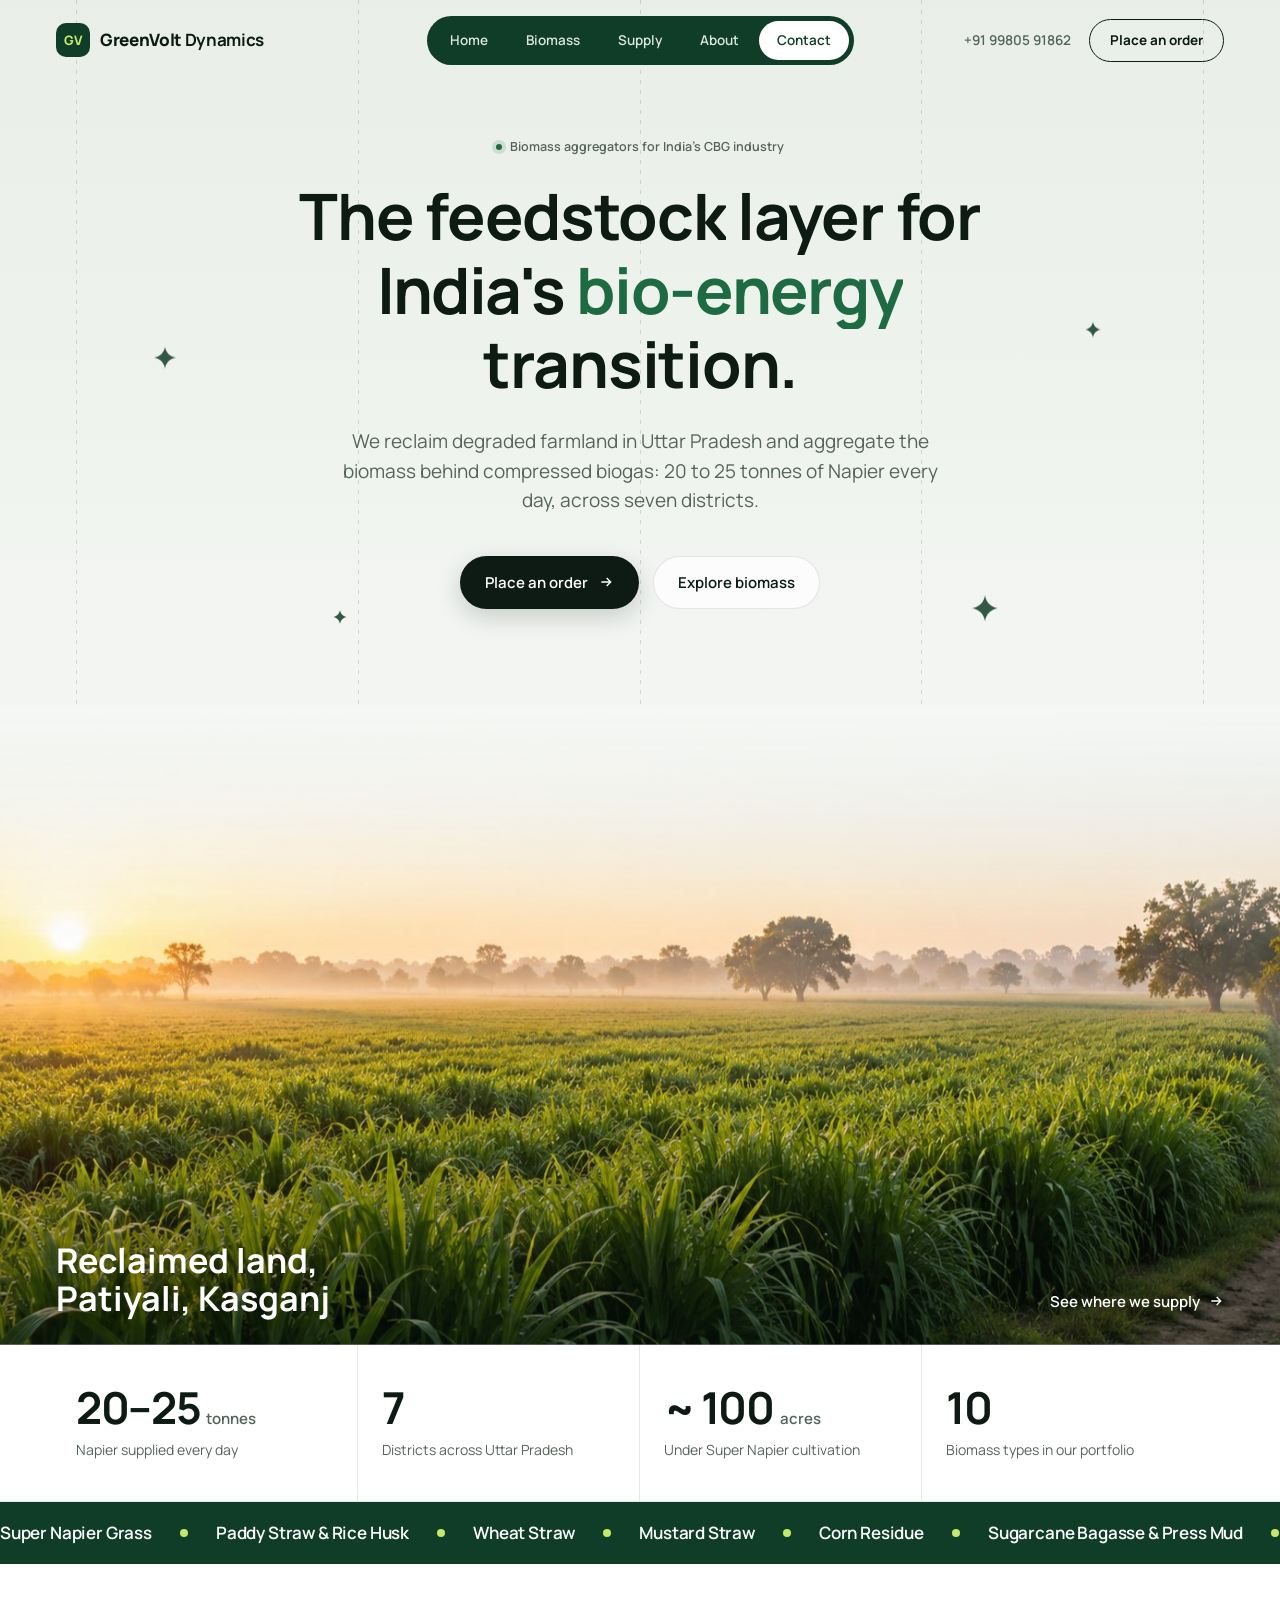
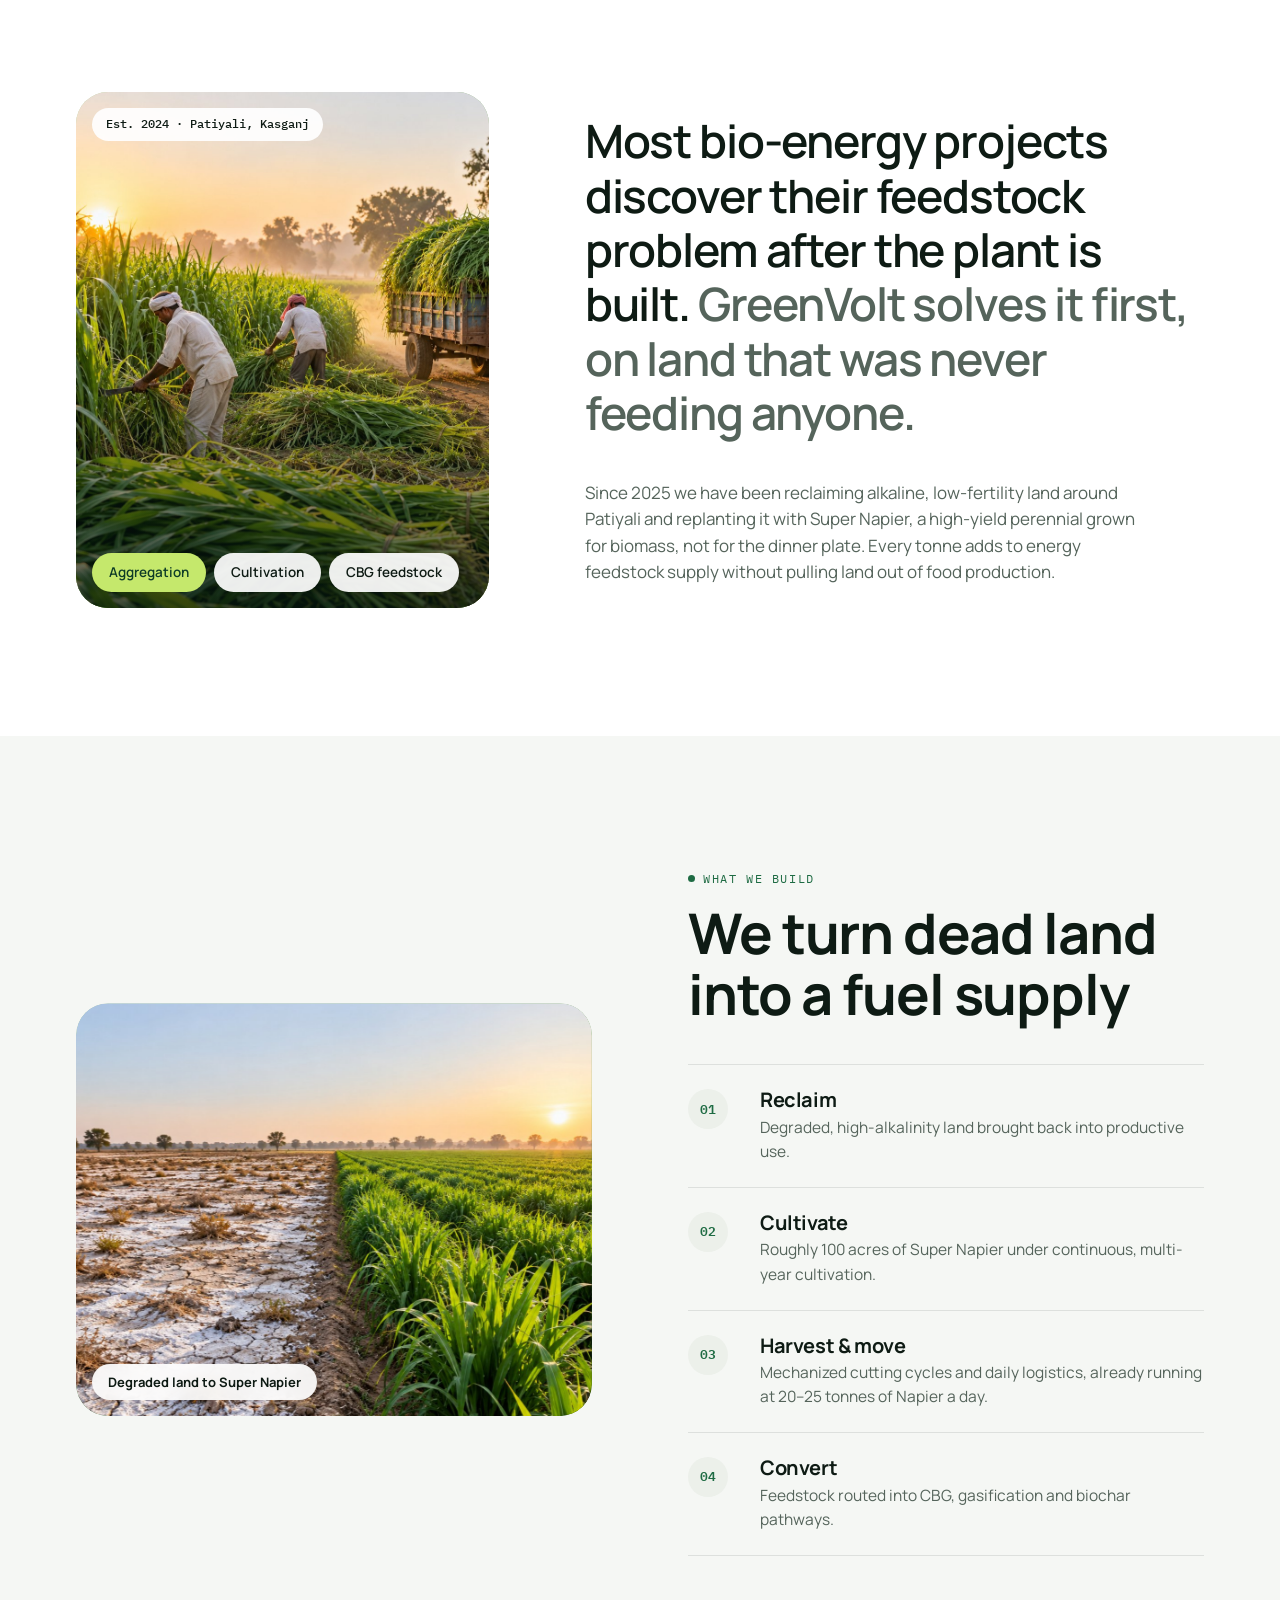
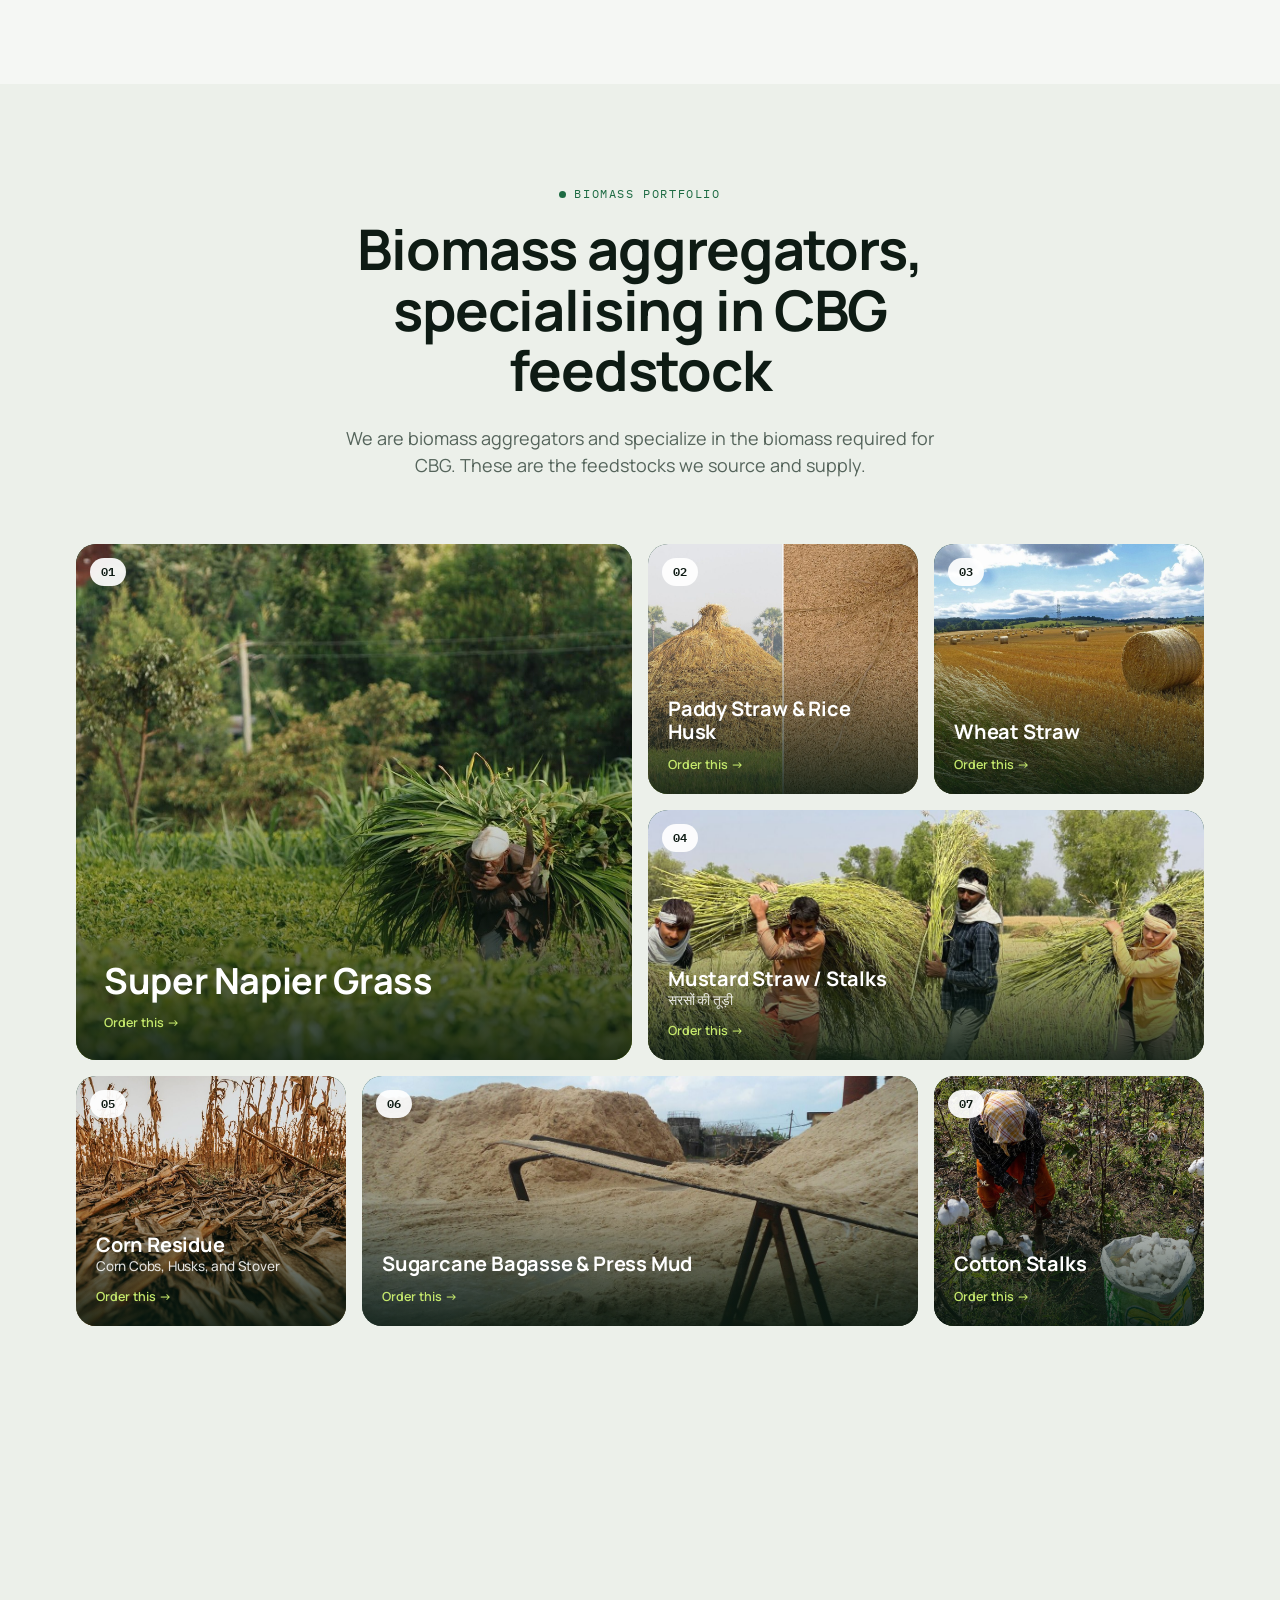
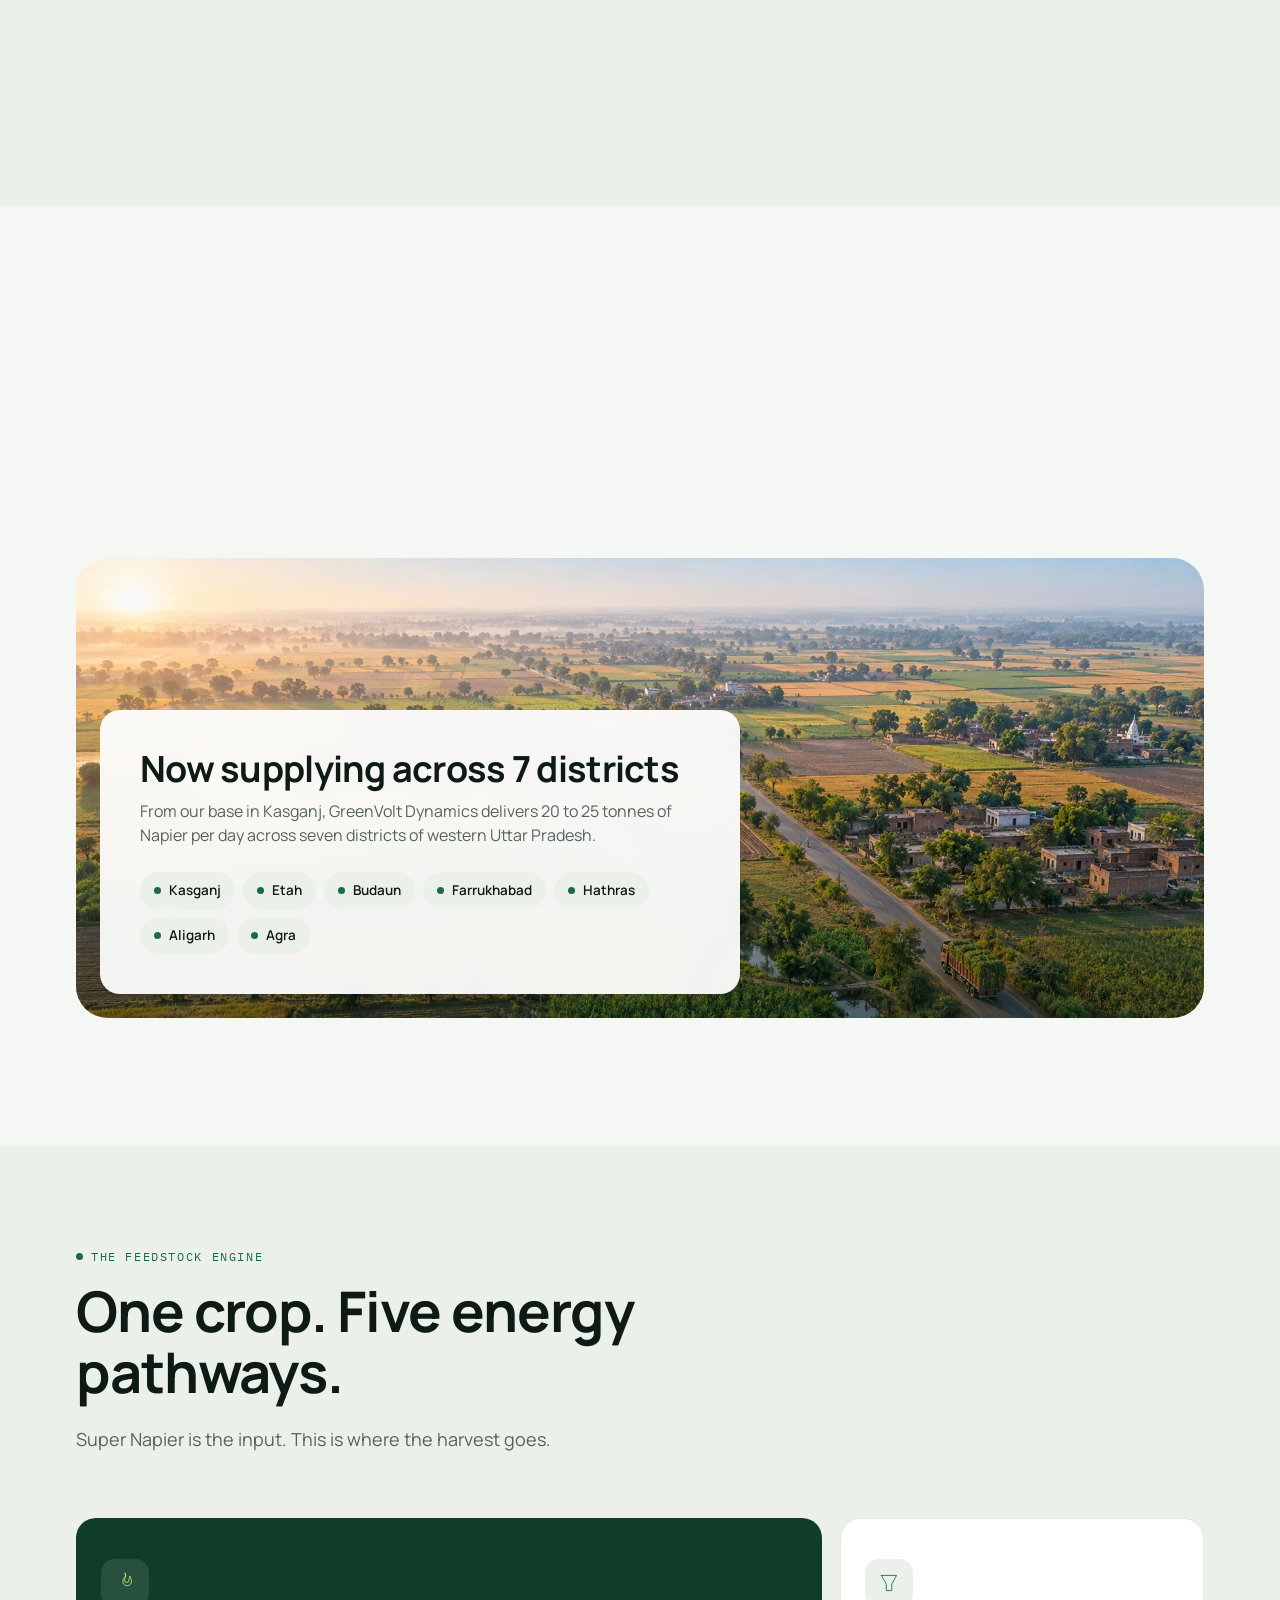
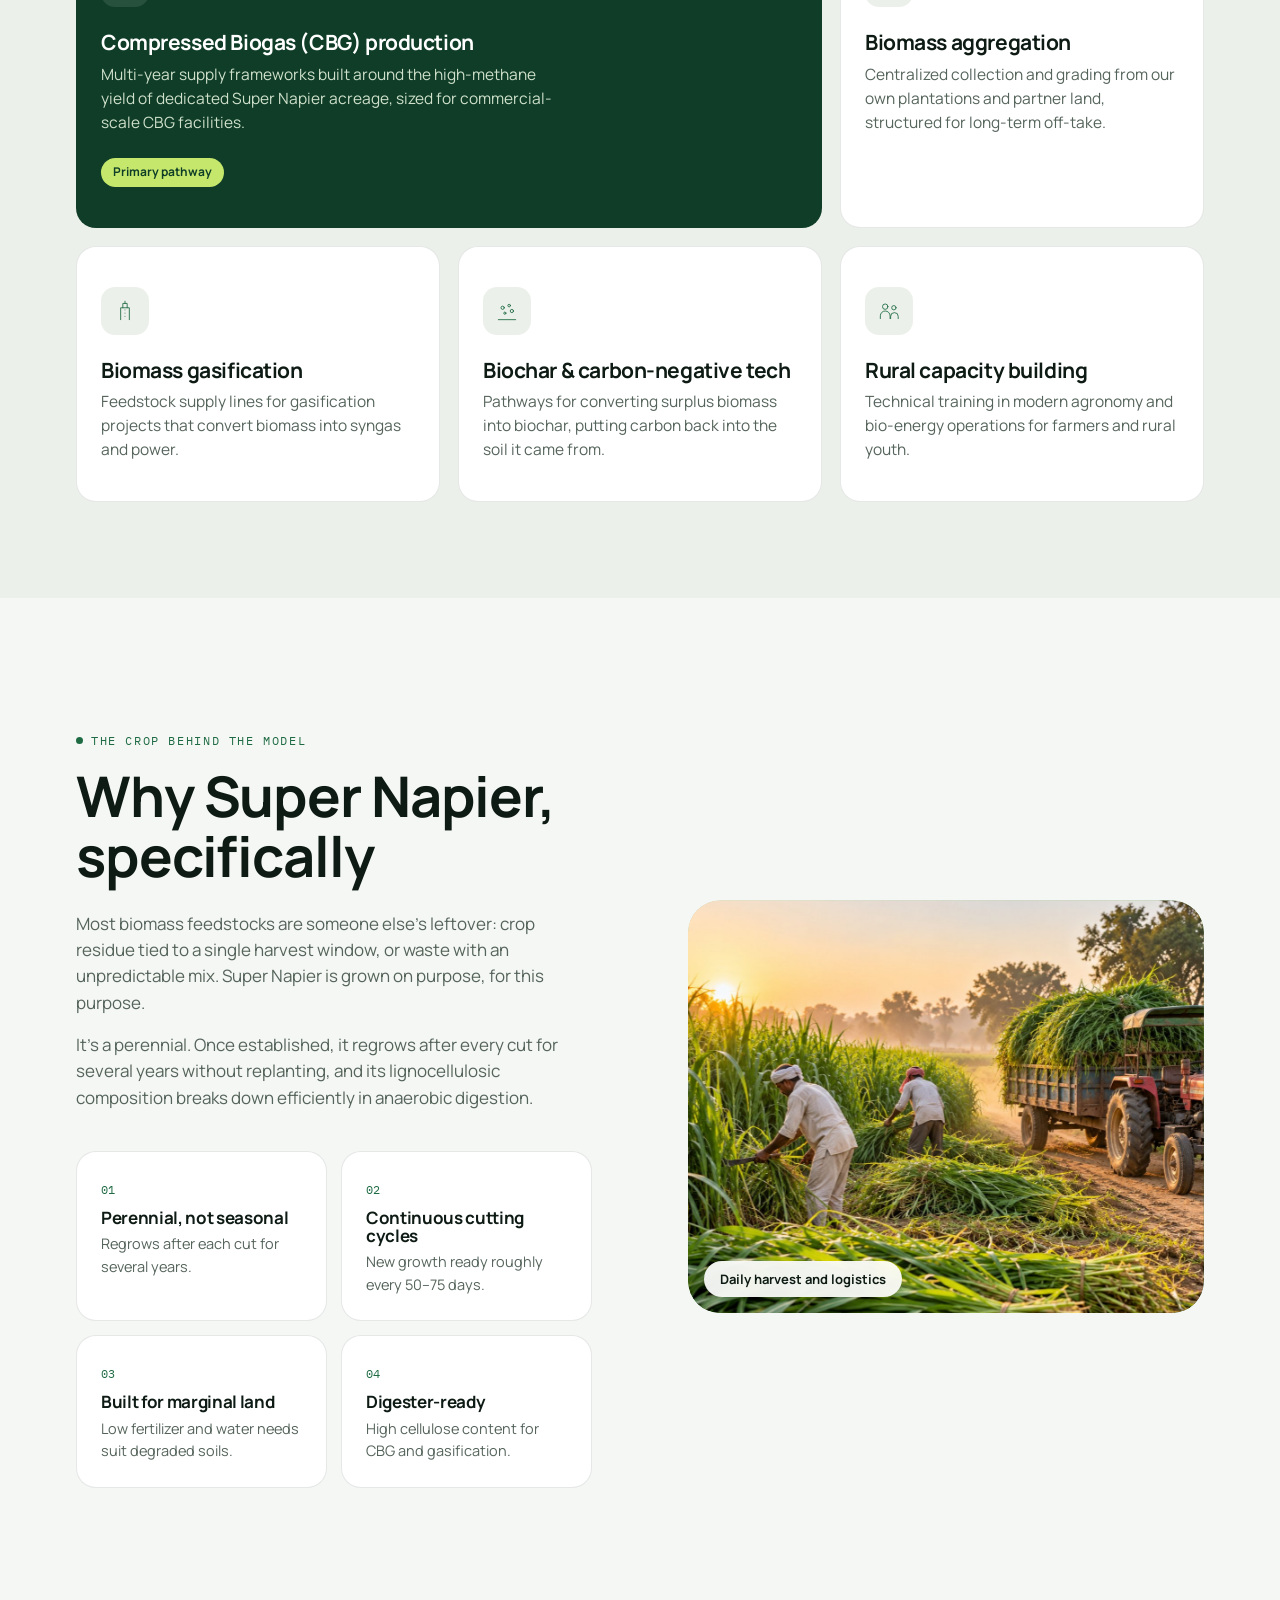
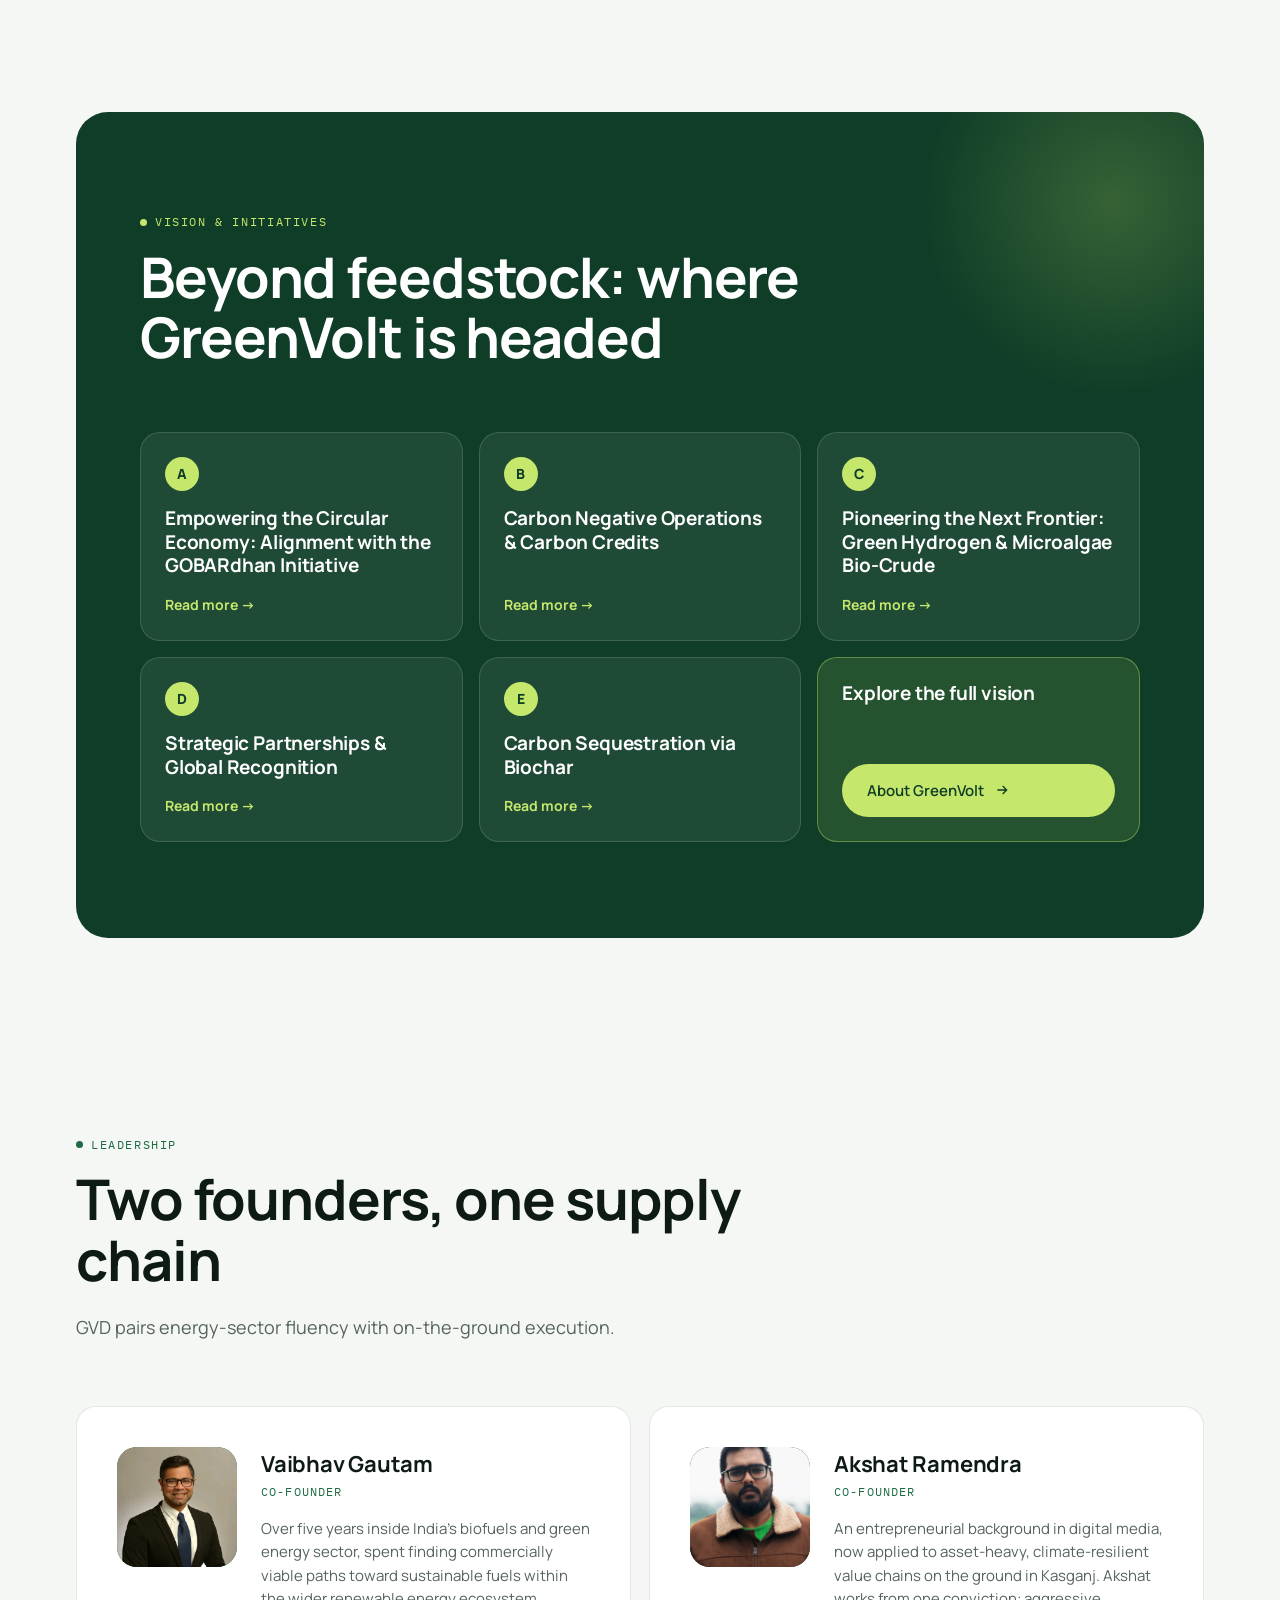
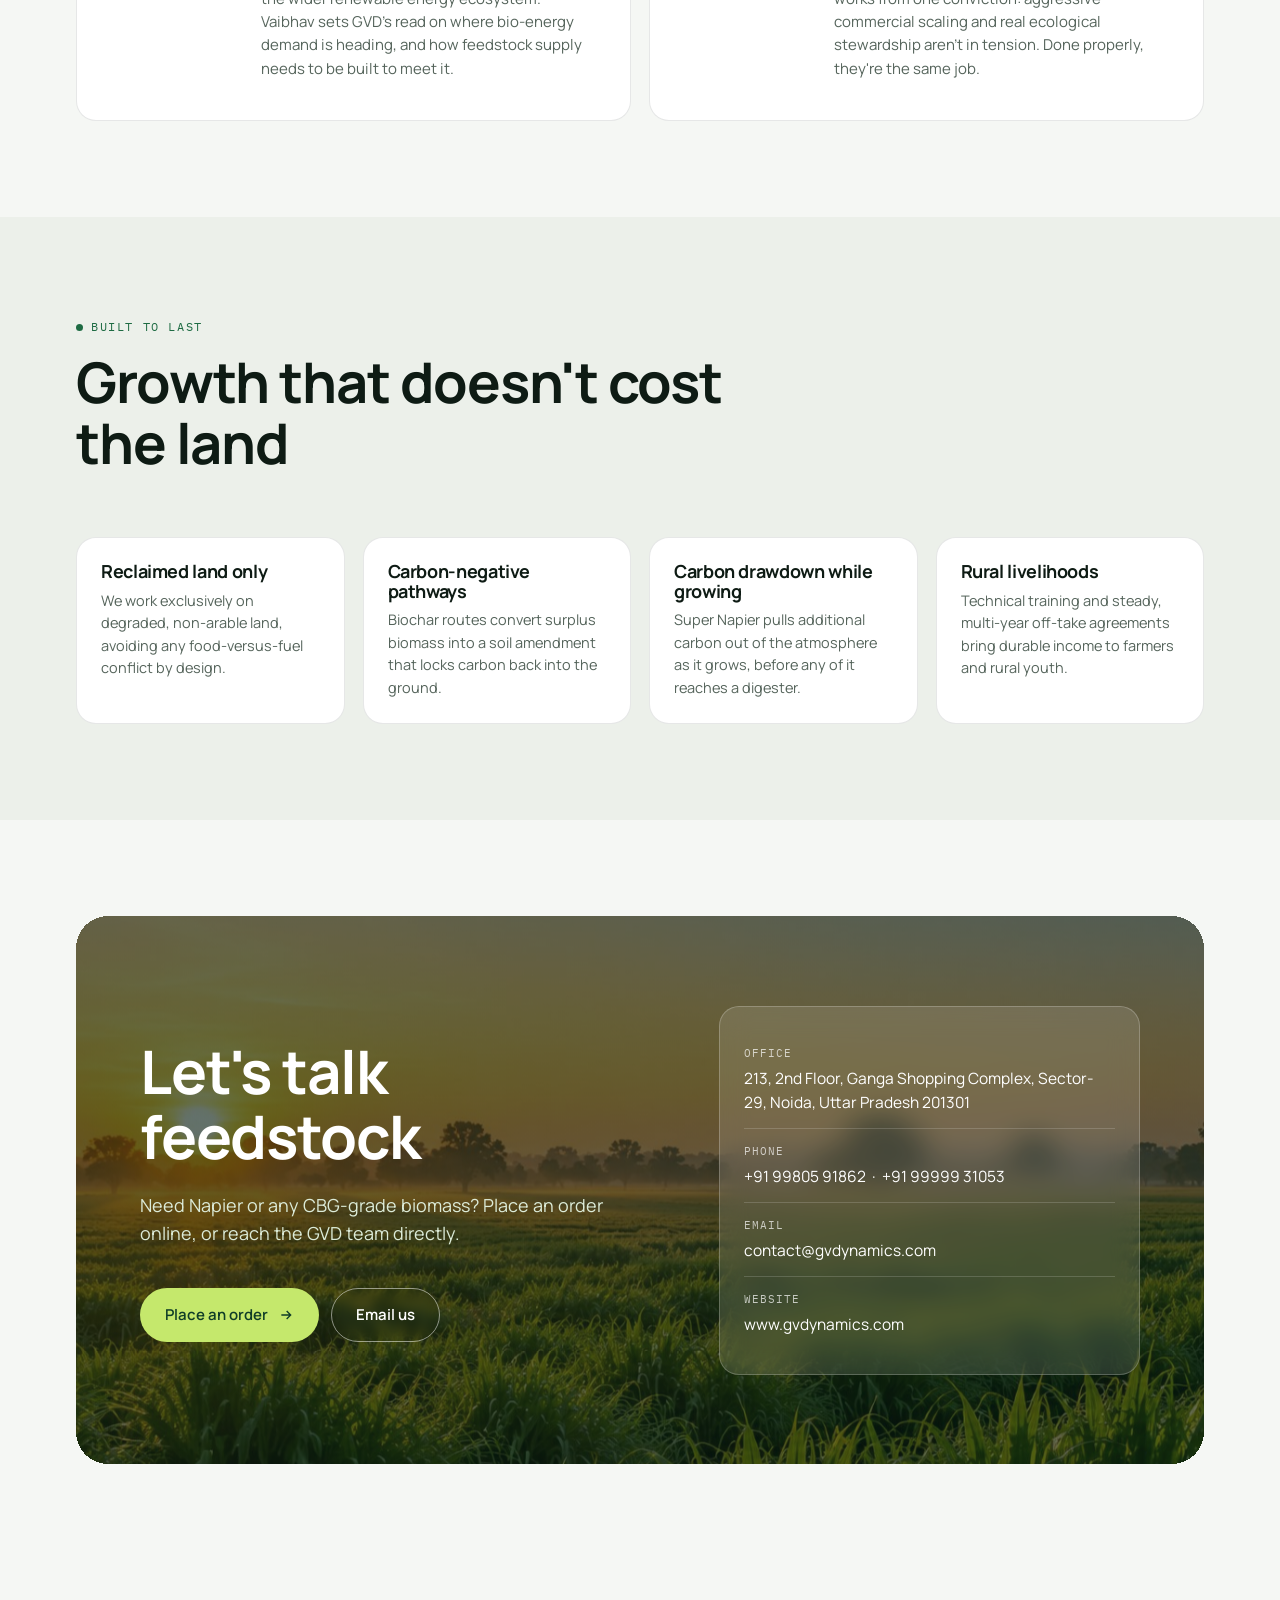
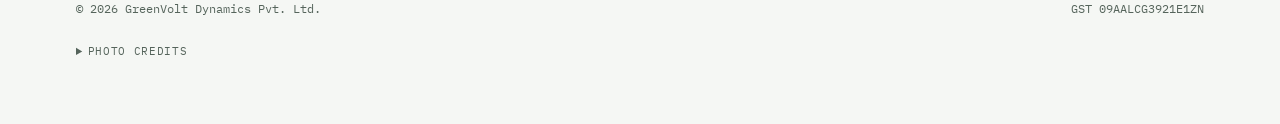
==== commit 4676028e: "Redesign site; add order page, About page and biomass portfolio - New light, enterprise-style design" ====
--- a/index.html
+++ b/index.html
@@ -3,902 +3,404 @@
 <head>
 <meta charset="UTF-8">
 <meta name="viewport" content="width=device-width, initial-scale=1.0">
-<title>GreenVolt Dynamics — The Feedstock Layer for India's Bio-Energy Transition</title>
-<meta name="description" content="GreenVolt Dynamics reclaims degraded farmland in Uttar Pradesh, plants it with Super Napier grass, and supplies the biomass feedstock behind compressed biogas, gasification and biochar production.">
-<link rel="icon" href="data:image/svg+xml,<svg xmlns='http://www.w3.org/2000/svg' viewBox='0 0 100 100'><rect width='100' height='100' fill='%2328603A'/><text x='50' y='70' font-size='58' font-family='Arial' font-weight='900' fill='%23ECEEE2' text-anchor='middle'>G</text></svg>">
+<title>GreenVolt Dynamics | The Feedstock Layer for India's Bio-Energy Transition</title>
+<meta name="description" content="GreenVolt Dynamics is a biomass aggregator supplying 20–25 tonnes of Napier per day across 7 districts of Uttar Pradesh, specialising in feedstock for compressed biogas (CBG).">
+<link rel="icon" href="data:image/svg+xml,<svg xmlns='http://www.w3.org/2000/svg' viewBox='0 0 100 100'><rect width='100' height='100' rx='22' fill='%230F3D27'/><text x='50' y='68' font-size='52' font-family='Arial' font-weight='900' fill='%23C5E86C' text-anchor='middle'>G</text></svg>">
 <link rel="preconnect" href="https://fonts.googleapis.com">
 <link rel="preconnect" href="https://fonts.gstatic.com" crossorigin>
-<link href="https://fonts.googleapis.com/css2?family=Big+Shoulders+Display:wght@600;700;800;900&family=Inter:wght@400;500;600;700&family=IBM+Plex+Mono:wght@400;500;600&display=swap" rel="stylesheet">
-<style>
-
-/* ===================== TOKENS ===================== */
-:root{
-  --ink:        #12150F;
-  --ink-700:    #1B2017;
-  --ink-line:   rgba(236,238,226,0.16);
-  --paper:      #ECEEE2;
-  --paper-soft: rgba(18,21,15,0.66);
-  --paper-on-dark: #ECEEE2;
-  --green:      #28603A;
-  --green-deep: #1C4A2C;
-  --green-bright:#8FAE4A;
-  --ochre:      #A6601C;
-  --line:       rgba(18,21,15,0.16);
-  --ink-soft:   #4B5142;
-
-  --max: 1240px;
-  --pad: clamp(20px, 5vw, 64px);
-
-  --sp-1: 8px;
-  --sp-2: 16px;
-  --sp-3: 24px;
-  --sp-4: 40px;
-  --sp-5: 64px;
-  --sp-6: 96px;
-  --sp-7: clamp(80px, 12vw, 160px);
-
-  --display: "Big Shoulders Display", sans-serif;
-  --body: "Inter", sans-serif;
-  --mono: "IBM Plex Mono", monospace;
-}
-
-*,*::before,*::after{ box-sizing:border-box; border-radius:0; }
-html{ scroll-behavior:smooth; scroll-padding-top:76px; }
-@media (prefers-reduced-motion: reduce){ html{ scroll-behavior:auto; } }
-
-body{
-  margin:0;
-  background:var(--paper);
-  color:var(--ink);
-  font-family:var(--body);
-  font-size:16px;
-  line-height:1.5;
-  -webkit-font-smoothing:antialiased;
-}
-
-h1,h2,h3{ margin:0; font-family:var(--display); font-weight:800; letter-spacing:0.01em; }
-p{ margin:0; }
-a{ color:inherit; text-decoration:none; }
-img{ max-width:100%; display:block; }
-button{ font-family:var(--mono); border:none; background:none; cursor:pointer; }
-
-:focus-visible{ outline:2px solid var(--green-bright); outline-offset:3px; }
-
-.wrap{ max-width:var(--max); margin:0 auto; padding-left:var(--pad); padding-right:var(--pad); }
-
-.eyebrow{
-  font-family:var(--mono);
-  font-size:12px;
-  letter-spacing:0.16em;
-  text-transform:uppercase;
-  display:flex;
-  align-items:center;
-  gap:10px;
-  margin-bottom:var(--sp-2);
-  color:var(--green);
-}
-.eyebrow::before{ content:""; width:18px; height:1px; background:var(--green); display:inline-block; }
-.on-dark .eyebrow{ color:var(--green-bright); }
-.on-dark .eyebrow::before{ background:var(--green-bright); }
-
-.section{ position:relative; padding-top:var(--sp-7); padding-bottom:var(--sp-7); }
-.section.tight{ padding-top:var(--sp-6); padding-bottom:var(--sp-6); }
-
-/* corner crop-marks — recurring structural motif (survey / dossier reference) */
-.frame{ position:relative; }
-.frame::before,.frame::after{
-  content:""; position:absolute; width:14px; height:14px; pointer-events:none; opacity:0.55;
-}
-.frame::before{ top:0; left:0; border-top:1px solid var(--line); border-left:1px solid var(--line); }
-.frame::after{ bottom:0; right:0; border-bottom:1px solid var(--line); border-right:1px solid var(--line); }
-.on-dark .frame::before,.on-dark .frame::after{ border-color:var(--ink-line); }
-.contact .frame::before,.contact .frame::after{ border-color:var(--ink-line); }
-
-/* ===================== REVEAL UTILITIES ===================== */
-[data-reveal]{ opacity:0; transform:translateY(18px); transition:opacity .7s ease, transform .7s ease; }
-[data-reveal].is-visible{ opacity:1; transform:translateY(0); }
-[data-reveal-delay="1"]{ transition-delay:.08s; }
-[data-reveal-delay="2"]{ transition-delay:.16s; }
-[data-reveal-delay="3"]{ transition-delay:.24s; }
-[data-reveal-delay="4"]{ transition-delay:.32s; }
-[data-reveal-delay="5"]{ transition-delay:.40s; }
-@media (prefers-reduced-motion: reduce){
-  [data-reveal]{ opacity:1; transform:none; transition:none; }
-}
-
-/* ===================== HEADER ===================== */
-.site-header{
-  position:fixed; top:0; left:0; right:0; z-index:50;
-  display:flex; align-items:center; justify-content:space-between;
-  padding:18px var(--pad);
-  background:rgba(18,21,15,0);
-  transition:background .35s ease, border-color .35s ease;
-  border-bottom:1px solid transparent;
-}
-.site-header.scrolled{ background:rgba(18,21,15,0.92); border-bottom-color:var(--ink-line); backdrop-filter:blur(6px); }
-.brand{ display:flex; align-items:center; gap:10px; color:var(--paper); }
-.brand-mark{
-  width:28px; height:28px; background:var(--green); color:var(--paper);
-  display:flex; align-items:center; justify-content:center;
-  font-family:var(--display); font-weight:800; font-size:14px; letter-spacing:0;
-  flex-shrink:0;
-}
-.brand-name{ font-family:var(--mono); font-size:13px; letter-spacing:.04em; }
-.brand-name b{ font-weight:600; }
-.header-cta{
-  font-family:var(--mono); font-size:12px; letter-spacing:.1em; text-transform:uppercase;
-  color:var(--paper); border-bottom:1px solid var(--green-bright); padding-bottom:3px;
-  transition:opacity .2s ease;
-}
-.header-cta:hover{ opacity:.7; }
-
-/* ===================== HERO ===================== */
-.hero{
-  position:relative;
-  min-height:100vh;
-  display:flex;
-  flex-direction:column;
-  background:var(--ink);
-  color:var(--paper);
-  overflow:hidden;
-  padding-top:96px;
-}
-.hero-grid{
-  position:absolute; inset:0;
-  background-image:radial-gradient(rgba(236,238,226,.07) 1px, transparent 1.6px);
-  background-size:26px 26px;
-  opacity:.5;
-}
-.hero-contours{ position:absolute; inset:0; width:100%; height:100%; }
-.contour-path{
-  fill:none; stroke:var(--green-bright); stroke-width:1.1;
-  transform-origin:left center;
-  opacity:0;
-  animation:contourDraw 1.6s ease-out forwards;
-}
-.contour-path:nth-child(1){ animation-delay:.05s; stroke-opacity:.5; }
-.contour-path:nth-child(2){ animation-delay:.18s; }
-.contour-path:nth-child(3){ animation-delay:.30s; }
-.contour-path:nth-child(4){ animation-delay:.42s; }
-.contour-path:nth-child(5){ animation-delay:.54s; }
-.contour-path:nth-child(6){ animation-delay:.66s; }
-@keyframes contourDraw{
-  from{ opacity:0; transform:scaleX(0); }
-  to{ opacity:.32; transform:scaleX(1); }
-}
-@media (prefers-reduced-motion: reduce){
-  .contour-path{ animation:none; opacity:.28; transform:scaleX(1); }
-}
-
-.hero-inner{ position:relative; z-index:2; flex:1; display:flex; flex-direction:column; justify-content:center; }
-.hero-eyebrow{
-  font-family:var(--mono); font-size:12px; letter-spacing:.18em; text-transform:uppercase;
-  color:var(--green-bright); margin-bottom:var(--sp-3);
-  opacity:0; transform:translateY(10px);
-  animation:heroIn .7s ease-out forwards; animation-delay:.15s;
-}
-.hero h1{
-  font-size:clamp(46px, 9vw, 112px);
-  line-height:0.96;
-  color:var(--paper);
-  margin-bottom:var(--sp-4);
-}
-.hero h1 .line{
-  display:block; overflow:hidden;
-}
-.hero h1 .line span{
-  display:block; opacity:0; transform:translateY(100%);
-  animation:heroIn .8s cubic-bezier(.2,.8,.2,1) forwards;
-}
-.hero h1 .line:nth-child(1) span{ animation-delay:.30s; }
-.hero h1 .line:nth-child(2) span{ animation-delay:.42s; color:var(--green-bright);}
-.hero h1 .line:nth-child(3) span{ animation-delay:.54s; }
-@keyframes heroIn{ to{ opacity:1; transform:translateY(0); } }
-@media (prefers-reduced-motion: reduce){
-  .hero-eyebrow,.hero h1 .line span{ animation:none; opacity:1; transform:none; }
-}
-
-.hero p.sub{
-  font-family:var(--body); font-size:clamp(16px,2vw,19px); color:var(--paper-on-dark);
-  opacity:.82; max-width:560px; margin-bottom:var(--sp-4); font-weight:400;
-}
-.hero-ctas{ display:flex; align-items:center; gap:var(--sp-4); flex-wrap:wrap; margin-bottom:var(--sp-6); }
-.btn{
-  display:inline-flex; align-items:center; gap:10px;
-  font-family:var(--mono); font-size:13px; letter-spacing:.08em; text-transform:uppercase;
-  padding:15px 26px; border:1px solid currentColor; transition:background .2s ease, color .2s ease;
-}
-.btn-primary{ background:var(--green); color:var(--paper); border-color:var(--green); }
-.btn-primary:hover{ background:var(--green-bright); border-color:var(--green-bright); color:var(--ink); }
-.btn-ghost{ color:var(--paper); }
-.btn-ghost:hover{ color:var(--green-bright); border-color:var(--green-bright); }
-.btn svg{ width:14px; height:14px; }
-
-.hero-ticker{
-  position:relative; z-index:2;
-  border-top:1px solid var(--ink-line);
-  display:flex; flex-wrap:wrap; gap:0;
-}
-.hero-ticker .t-item{
-  font-family:var(--mono); font-size:12px; letter-spacing:.04em; color:var(--paper-on-dark);
-  padding:16px var(--pad) 16px 0; opacity:.75; display:flex; align-items:center; gap:10px;
-  border-right:1px solid var(--ink-line);
-}
-.hero-ticker .t-item:last-child{ border-right:none; }
-.hero-ticker .t-item b{ color:var(--green-bright); font-weight:600; opacity:1; }
-.hero-ticker .wrap{ display:flex; flex-wrap:wrap; padding-top:0; padding-bottom:0; }
-
-/* ===================== SECTION HEADERS ===================== */
-.s-head{ max-width:680px; margin-bottom:var(--sp-5); }
-.s-head h2{ font-size:clamp(30px,4.4vw,52px); line-height:1.04; margin-bottom:var(--sp-3); }
-.s-head .s-sub{ font-family:var(--body); font-size:17px; color:var(--ink-soft); max-width:560px; }
-
-/* ===================== WHAT WE DO ===================== */
-.land-strip{ margin:var(--sp-5) 0 var(--sp-6); }
-.land-strip svg{ width:100%; height:auto; display:block; }
-.land-strip .ground{ stroke:var(--line); stroke-width:1; }
-.land-strip .divider{ stroke:var(--line); stroke-width:1; stroke-dasharray:4 6; }
-.land-strip .crack{ fill:none; stroke:var(--ochre); stroke-width:1.4; opacity:.75; stroke-linecap:round; }
-.land-strip .dot{ fill:var(--ochre); opacity:.4; }
-.land-strip .blade{ fill:none; stroke:var(--green-bright); stroke-width:1.7; stroke-linecap:round; }
-.land-strip .root{ fill:none; stroke:var(--green); stroke-width:1.2; opacity:.55; stroke-linecap:round; }
-.land-caption{ display:flex; justify-content:space-between; font-family:var(--mono); font-size:11px; letter-spacing:.06em; text-transform:uppercase; color:var(--ink-soft); margin-top:12px; }
-.land-caption .after{ color:var(--green); }
-
-.weave{ display:grid; grid-template-columns: 1.05fr 0.95fr; gap:var(--sp-6); align-items:start; }
-.weave-copy p{ font-size:17px; color:var(--ink-soft); margin-bottom:var(--sp-3); max-width:520px; }
-.weave-copy p:last-child{ margin-bottom:0; }
-
-.flow{ display:flex; flex-direction:column; border-top:1px solid var(--line); }
-.flow-step{
-  display:grid; grid-template-columns:48px 1fr; gap:18px;
-  padding:var(--sp-3) 0; border-bottom:1px solid var(--line);
-  align-items:start;
-}
-.flow-step .num{ font-family:var(--mono); font-size:13px; color:var(--green); padding-top:2px; }
-.flow-step h3{ font-family:var(--body); font-weight:700; text-transform:none; font-size:15px; letter-spacing:.02em; margin-bottom:6px; }
-.flow-step p{ font-size:14.5px; color:var(--ink-soft); }
-
-/* ===================== OFFERINGS / BENTO ===================== */
-.bento{
-  display:grid;
-  grid-template-columns: 1.3fr 0.85fr 0.85fr;
-  grid-template-rows: minmax(170px,auto) minmax(170px,auto) minmax(170px,auto);
-  grid-template-areas:
-    "lead lead c2"
-    "lead lead c3"
-    "c4   c5   c6";
-  gap:1px;
-  background:var(--line);
-  border:1px solid var(--line);
-}
-.b-card{
-  background:var(--paper);
-  padding:var(--sp-4);
-  display:flex; flex-direction:column; gap:var(--sp-3);
-  transition:background .25s ease;
-  position:relative;
-}
-.b-card:nth-child(1){ grid-area:lead; }
-.b-card:nth-child(2){ grid-area:c2; }
-.b-card:nth-child(3){ grid-area:c3; }
-.b-card:nth-child(4){ grid-area:c4; }
-.b-card:nth-child(5){ grid-area:c5; }
-.b-card:nth-child(6){ grid-area:c6; }
-.b-card:hover{ background:#E4E7D8; }
-.b-card:hover .b-icon svg{ stroke:var(--green); }
-.b-card.lead{ background:var(--ink); color:var(--paper); }
-.b-card.lead:hover{ background:#1F2418; }
-.b-card.lead .b-icon svg{ stroke:var(--green-bright); }
-.b-card.lead .b-title{ color:var(--paper); font-size:26px; }
-.b-card.lead .b-desc{ color:var(--paper-on-dark); opacity:.82; font-size:15.5px; max-width:340px; }
-.b-icon{ width:40px; height:40px; }
-.b-icon svg{ width:100%; height:100%; stroke:var(--green); fill:none; stroke-width:1.4; transition:stroke .25s ease; }
-.b-icon svg path,.c-row svg path{ stroke-linecap:round; stroke-linejoin:round; }
-.b-title{ font-family:var(--display); font-weight:700; font-size:19px; letter-spacing:0; line-height:1.1; }
-.b-desc{ font-family:var(--body); font-size:14.5px; color:var(--ink-soft); line-height:1.5; max-width:300px; }
-.b-card .b-tag{ margin-top:auto; font-family:var(--mono); font-size:11px; letter-spacing:.1em; text-transform:uppercase; color:var(--green); }
-.b-card.lead .b-tag{ color:var(--green-bright); }
-
-@media (max-width:880px){
-  .bento{
-    grid-template-columns:1fr;
-    grid-template-rows:auto;
-    grid-template-areas:none;
-  }
-  .b-card:nth-child(1),.b-card:nth-child(2),.b-card:nth-child(3),
-  .b-card:nth-child(4),.b-card:nth-child(5),.b-card:nth-child(6){ grid-area:auto; }
-  .b-card{ min-height:200px; }
-  .b-card.lead{ min-height:260px; }
-}
-
-/* ===================== PROOF / STATS + CHART ===================== */
-.proof-grid{ display:grid; grid-template-columns:1fr 1fr; gap:var(--sp-6); align-items:start; }
-.proof-copy p{ font-size:17px; color:var(--ink-soft); max-width:480px; margin-bottom:var(--sp-4); }
-.stat-row{ display:grid; grid-template-columns:1fr 1fr; gap:1px; background:var(--line); border:1px solid var(--line); }
-.stat{ background:var(--paper); padding:var(--sp-3) var(--sp-3); }
-.stat .num{ font-family:var(--display); font-size:clamp(30px,4vw,42px); font-weight:800; color:var(--green); display:flex; align-items:baseline; gap:4px; }
-.stat .num .unit{ font-family:var(--mono); font-size:14px; color:var(--ink-soft); font-weight:500; text-transform:uppercase; }
-.stat .label{ font-family:var(--mono); font-size:11.5px; letter-spacing:.06em; text-transform:uppercase; color:var(--ink-soft); margin-top:6px; }
-
-.panel{
-  background:var(--ink); color:var(--paper); padding:var(--sp-4);
-  border:1px solid var(--ink-line);
-}
-.panel-head{ display:flex; justify-content:space-between; align-items:baseline; margin-bottom:var(--sp-4); border-bottom:1px solid var(--ink-line); padding-bottom:var(--sp-2); }
-.panel-head .p-title{ font-family:var(--mono); font-size:12px; letter-spacing:.12em; text-transform:uppercase; color:var(--green-bright); }
-.panel-head .p-meta{ font-family:var(--mono); font-size:11px; color:var(--paper-on-dark); opacity:.5; }
-
-.chart{ margin-bottom:var(--sp-4); }
-.chart:last-child{ margin-bottom:0; }
-.chart-label{ display:flex; justify-content:space-between; font-family:var(--mono); font-size:11.5px; color:var(--paper-on-dark); opacity:.7; margin-bottom:10px; text-transform:uppercase; letter-spacing:.04em; }
-.chart-track{ position:relative; height:34px; border:1px solid var(--ink-line); background:rgba(236,238,226,0.04); }
-.chart-grid{ position:absolute; inset:0; display:flex; }
-.chart-grid span{ flex:1; border-right:1px solid var(--ink-line); }
-.chart-grid span:last-child{ border-right:none; }
-.chart-bar{
-  position:absolute; top:0; left:0; bottom:0; width:0;
-  background:var(--green-deep); border-right:2px solid var(--green-bright);
-  transition:width 1.4s cubic-bezier(.2,.7,.2,1);
-}
-.chart.is-live .chart-bar{ width:var(--target); }
-.chart-bar.band{ left:var(--start); border-right:2px solid var(--green-bright); border-left:2px solid var(--green-bright); background:var(--green-deep); }
-.chart.is-live .chart-bar.band{ width:var(--target); }
-.chart-ticks{ display:flex; justify-content:space-between; font-family:var(--mono); font-size:10px; color:var(--paper-on-dark); opacity:.45; margin-top:6px; }
-.chart-readout{ font-family:var(--mono); font-size:11px; color:var(--paper-on-dark); opacity:.55; margin-top:8px; }
-
-@media (max-width:880px){
-  .weave{ grid-template-columns:1fr; gap:var(--sp-5); }
-  .proof-grid{ grid-template-columns:1fr; gap:var(--sp-5); }
-}
-
-/* ===================== FOUNDERS ===================== */
-.founders{ display:grid; grid-template-columns:1fr 1fr; gap:1px; background:var(--line); border:1px solid var(--line); }
-.f-card{ background:var(--paper); padding:var(--sp-5) var(--sp-4); }
-.f-photo{
-  width:140px; height:140px; position:relative; overflow:hidden;
-  margin-bottom:var(--sp-3); display:flex; align-items:center; justify-content:center;
-}
-.f-photo img{ position:absolute; inset:0; width:100%; height:100%; object-fit:cover; }
-.f-photo-fallback{ position:relative; z-index:0; font-family:var(--display); font-weight:800; font-size:42px; }
-.f-photo.gr{ background:var(--green); }
-.f-photo.gr .f-photo-fallback{ color:var(--paper); }
-.f-photo.ik{ background:var(--ink); }
-.f-photo.ik .f-photo-fallback{ color:var(--green-bright); }
-.f-name{ font-family:var(--display); font-size:24px; font-weight:700; text-transform:none; margin-bottom:2px; }
-.f-role{ font-family:var(--mono); font-size:12px; letter-spacing:.08em; text-transform:uppercase; color:var(--green); margin-bottom:var(--sp-3); }
-.f-bio{ font-family:var(--body); font-size:15.5px; color:var(--ink-soft); max-width:420px; }
-@media (max-width:780px){ .founders{ grid-template-columns:1fr; } }
-
-/* ===================== WHY SUPER NAPIER (EDUCATIVE) ===================== */
-.napier-grid{ display:grid; grid-template-columns:1.1fr 0.9fr; gap:var(--sp-6); align-items:start; }
-.napier-copy p{ font-size:17px; color:var(--ink-soft); margin-bottom:var(--sp-3); max-width:520px; }
-.fact-grid{ display:grid; grid-template-columns:1fr 1fr; gap:1px; background:var(--line); border:1px solid var(--line); margin-top:var(--sp-4); }
-.fact{ background:var(--paper); padding:var(--sp-3); }
-.fact-num{ font-family:var(--mono); font-size:12px; color:var(--green); }
-.fact h3{ font-family:var(--body); font-weight:700; font-size:14.5px; margin:6px 0; }
-.fact p{ font-size:13.5px; color:var(--ink-soft); }
-
-.napier-visual{ background:var(--paper); border:1px solid var(--line); padding:var(--sp-4); display:flex; flex-direction:column; align-items:center; gap:var(--sp-3); }
-.napier-visual svg{ width:100%; max-width:320px; height:auto; }
-.napier-visual .loop-track{ fill:none; stroke:var(--line); stroke-width:1.5; stroke-dasharray:3 7; }
-.napier-visual .chevron path{ fill:none; stroke:var(--green); stroke-width:2; stroke-linecap:round; stroke-linejoin:round; }
-.napier-visual .node-a{ fill:var(--green); }
-.napier-visual .node-b{ fill:var(--ink); }
-.napier-visual .node-label{ font-family:var(--mono); font-size:11px; letter-spacing:.05em; text-transform:uppercase; fill:var(--ink-soft); }
-.napier-visual .visual-caption{ font-family:var(--mono); font-size:11.5px; color:var(--ink-soft); text-align:center; }
-
-@media (max-width:880px){ .napier-grid{ grid-template-columns:1fr; gap:var(--sp-5); } }
-@media (max-width:480px){ .fact-grid{ grid-template-columns:1fr; } }
-
-/* ===================== SUSTAINABILITY ===================== */
-.sustain-grid{ display:grid; grid-template-columns:1fr 1fr; gap:var(--sp-6); align-items:start; }
-.pillars{ display:grid; grid-template-columns:1fr 1fr; gap:1px; background:var(--line); border:1px solid var(--line); }
-.pillar{ background:var(--paper); padding:var(--sp-3); }
-.pillar h3{ font-family:var(--body); font-weight:700; font-size:15px; margin-bottom:8px; }
-.pillar p{ font-size:13.5px; color:var(--ink-soft); }
-
-.loop-diagram{ width:100%; height:auto; margin:var(--sp-2) 0 var(--sp-3); }
-.loop-diagram .loop-track{ stroke:var(--ink-line); stroke-width:1; }
-.loop-diagram .return-arrow{ fill:none; stroke:var(--green-bright); stroke-width:1.4; stroke-dasharray:3 5; }
-.loop-diagram .chevron path{ fill:none; stroke:var(--green-bright); stroke-width:2; stroke-linecap:round; stroke-linejoin:round; }
-.loop-diagram .node-a{ fill:var(--green); }
-.loop-diagram .node-b{ fill:var(--green-bright); }
-.loop-diagram .node-label{ font-family:var(--mono); font-size:10px; letter-spacing:.03em; text-transform:uppercase; fill:var(--paper-on-dark); opacity:.8; }
-.loop-diagram .loop-caption{ font-family:var(--mono); font-size:10.5px; letter-spacing:.04em; text-transform:uppercase; fill:var(--green-bright); opacity:.9; }
-
-@media (max-width:880px){ .sustain-grid{ grid-template-columns:1fr; gap:var(--sp-5); } }
-@media (max-width:560px){ .pillars{ grid-template-columns:1fr; } }
-
-/* ===================== CONTACT / FOOTER ===================== */
-.contact{ background:var(--ink); color:var(--paper); }
-.contact-grid{ display:grid; grid-template-columns:1fr 1fr; gap:var(--sp-6); }
-.contact h2{ color:var(--paper); }
-.contact .eyebrow{ color:var(--green-bright); }
-.contact .eyebrow::before{ background:var(--green-bright); }
-.contact .s-sub{ color:var(--paper-on-dark); opacity:.78; }
-.c-list{ display:flex; flex-direction:column; border-top:1px solid var(--ink-line); }
-.c-row{ display:grid; grid-template-columns:28px 1fr; gap:14px; padding:var(--sp-3) 0; border-bottom:1px solid var(--ink-line); }
-.c-row svg{ width:20px; height:20px; stroke:var(--green-bright); fill:none; stroke-width:1.4; margin-top:2px; }
-.c-row .c-label{ font-family:var(--mono); font-size:11px; letter-spacing:.08em; text-transform:uppercase; color:var(--paper-on-dark); opacity:.5; margin-bottom:4px; }
-.c-row .c-value{ font-family:var(--body); font-size:15.5px; }
-.c-row a:hover{ color:var(--green-bright); }
-.foot-bar{
-  margin-top:var(--sp-6); padding-top:var(--sp-3); border-top:1px solid var(--ink-line);
-  display:flex; justify-content:space-between; flex-wrap:wrap; gap:10px;
-  font-family:var(--mono); font-size:11.5px; color:var(--paper-on-dark); opacity:.5;
-}
-@media (max-width:780px){ .contact-grid{ grid-template-columns:1fr; } }
-
-/* ===================== RESPONSIVE TYPE / SECTION SPACING ===================== */
-@media (max-width:600px){
-  .hero-ticker .wrap{ flex-direction:column; }
-  .hero-ticker .t-item{ border-right:none; border-bottom:1px solid var(--ink-line); width:100%; padding:14px 0; }
-  .stat-row{ grid-template-columns:1fr 1fr; }
-}
-</style>
+<link href="https://fonts.googleapis.com/css2?family=IBM+Plex+Mono:wght@400;500;600&family=Manrope:wght@400;500;600;700;800&display=swap" rel="stylesheet">
+<link rel="stylesheet" href="css/style.css?v=4">
 </head>
 <body>
+<div class="progress" id="progress" aria-hidden="true"></div>
 
 <header class="site-header" id="siteHeader">
-  <a href="#top" class="brand">
-    <span class="brand-mark">GVD</span>
-    <span class="brand-name"><b>GreenVolt</b> Dynamics</span>
-  </a>
-  <a href="#contact" class="header-cta">Get in touch</a>
+  <a href="#top" class="brand"><span class="brand-mark">GV</span><span class="brand-name"><b>GreenVolt</b> Dynamics</span></a>
+  <nav class="pill-nav" id="pillNav" aria-label="Primary">
+    <a href="#top" class="active">Home</a>
+    <a href="#portfolio">Biomass</a>
+    <a href="#supply">Supply</a>
+    <a href="about.html">About</a>
+    <a href="#contact">Contact</a>
+  </nav>
+  <div class="hdr-right"><button class="menu-btn" id="menuBtn" aria-label="Open menu" aria-expanded="false" aria-controls="pillNav"><span></span><span></span><span></span></button>
+    
+    <a href="tel:+919980591862" class="hdr-link">+91 99805 91862</a>
+    <a href="order.html" class="hdr-cta">Place an order</a>
+  </div>
 </header>
 
 <main id="top">
 
-  <!-- ===================== HERO ===================== -->
   <section class="hero" id="hero">
-    <div class="hero-grid" aria-hidden="true"></div>
-    <svg class="hero-contours" viewBox="0 0 1440 800" preserveAspectRatio="none" aria-hidden="true">
-      <path class="contour-path" d="M0,560 C 220,520 380,610 620,560 C 860,510 1040,600 1440,540"/>
-      <path class="contour-path" d="M0,610 C 260,580 420,660 680,615 C 920,575 1120,650 1440,600"/>
-      <path class="contour-path" d="M0,660 C 240,700 460,630 700,680 C 960,730 1160,650 1440,690"/>
-      <path class="contour-path" d="M0,300 C 200,260 360,330 560,290 C 800,245 1000,310 1440,270"/>
-      <path class="contour-path" d="M0,180 C 240,150 420,210 660,170 C 900,135 1100,190 1440,150"/>
-      <path class="contour-path" d="M0,730 C 260,760 480,710 740,745 C 1000,780 1180,720 1440,755"/>
-    </svg>
-
-    <div class="wrap hero-inner">
-      <p class="hero-eyebrow">GreenVolt Dynamics Pvt. Ltd. — Est. 2024</p>
-      <h1>
-        <span class="line"><span>The Feedstock Layer</span></span>
-        <span class="line"><span>For India's</span></span>
-        <span class="line"><span>Bio-Energy Transition</span></span>
-      </h1>
-      <p class="sub">We reclaim degraded farmland in Uttar Pradesh, plant it with Super Napier grass, and turn the harvest into a dependable biomass supply for compressed biogas, gasification and biochar production.</p>
+    <div class="guides" aria-hidden="true"><i></i><i></i><i></i><i></i><i></i></div>
+    <svg class="spark" style="left:12%;top:24%" viewBox="0 0 24 24" aria-hidden="true" data-parallax="0.25"><path fill="currentColor" d="M12 0c.8 6.4 5.6 11.2 12 12-6.4.8-11.2 5.6-12 12-.8-6.4-5.6-11.2-12-12C6.4 11.2 11.2 6.4 12 0Z"/></svg>
+    <svg class="spark" style="right:14%;top:20%;width:16px;height:16px" viewBox="0 0 24 24" aria-hidden="true" data-parallax="0.4"><path fill="currentColor" d="M12 0c.8 6.4 5.6 11.2 12 12-6.4.8-11.2 5.6-12 12-.8-6.4-5.6-11.2-12-12C6.4 11.2 11.2 6.4 12 0Z"/></svg>
+    <svg class="spark" style="right:22%;top:46%;width:26px;height:26px" viewBox="0 0 24 24" aria-hidden="true" data-parallax="0.15"><path fill="currentColor" d="M12 0c.8 6.4 5.6 11.2 12 12-6.4.8-11.2 5.6-12 12-.8-6.4-5.6-11.2-12-12C6.4 11.2 11.2 6.4 12 0Z"/></svg>
+    <svg class="spark" style="left:26%;top:50%;width:14px;height:14px" viewBox="0 0 24 24" aria-hidden="true" data-parallax="0.35"><path fill="currentColor" d="M12 0c.8 6.4 5.6 11.2 12 12-6.4.8-11.2 5.6-12 12-.8-6.4-5.6-11.2-12-12C6.4 11.2 11.2 6.4 12 0Z"/></svg>
+
+    <div class="hero-copy">
+      <p class="hero-badge">Biomass aggregators for India's CBG industry</p>
+      <h1 id="heroTitle">The feedstock layer for India's <em>bio-energy</em> transition.</h1>
+      <p class="sub">We reclaim degraded farmland in Uttar Pradesh and aggregate the biomass behind compressed biogas: 20 to 25 tonnes of Napier every day, across seven districts.</p>
       <div class="hero-ctas">
-        <a href="#what-we-do" class="btn btn-primary">See the supply chain
-          <svg viewBox="0 0 24 24" fill="none" stroke="currentColor" stroke-width="2"><path d="M5 12h14M13 6l6 6-6 6"/></svg>
-        </a>
-        <a href="#contact" class="btn btn-ghost">Get in touch</a>
-      </div>
-    </div>
-
-    <div class="hero-ticker">
-      <div class="wrap">
-        <span class="t-item">Patiyali, Kasganj District, UP</span>
-        <span class="t-item"><b>~100 acres</b>&nbsp;under cultivation</span>
-        <span class="t-item"><b>8–10 tonnes</b>&nbsp;biomass / day</span>
-      </div>
-    </div>
-  </section>
-
-  <!-- ===================== WHAT WE DO ===================== -->
+        <a href="order.html" class="btn btn-primary">Place an order <svg viewBox="0 0 24 24" fill="none" stroke="currentColor" stroke-width="2"><path d="M5 12h14M13 6l6 6-6 6"/></svg></a>
+        <a href="#portfolio" class="btn btn-ghost">Explore biomass</a>
+      </div>
+    </div>
+
+    <div class="hero-scene">
+      <div class="scene-bg" data-parallax-bg="0.18"></div>
+      <p class="scene-cap">Reclaimed land, Patiyali, Kasganj</p>
+      <a href="#supply" class="scene-link">See where we supply <svg width="16" height="16" viewBox="0 0 24 24" fill="none" stroke="currentColor" stroke-width="2"><path d="M5 12h14M13 6l6 6-6 6"/></svg></a>
+    </div>
+  </section>
+
+  <section class="stats" aria-label="GreenVolt at a glance">
+    <div class="wrap">
+      <div class="stat" data-reveal><div class="num">20–25<small>tonnes</small></div><div class="label">Napier supplied every day</div></div>
+      <div class="stat" data-reveal data-reveal-delay="1"><div class="num"><span data-count-to="7">0</span></div><div class="label">Districts across Uttar Pradesh</div></div>
+      <div class="stat" data-reveal data-reveal-delay="2"><div class="num">~<span data-count-to="100">0</span><small>acres</small></div><div class="label">Under Super Napier cultivation</div></div>
+      <div class="stat" data-reveal data-reveal-delay="3"><div class="num"><span data-count-to="10">0</span></div><div class="label">Biomass types in our portfolio</div></div>
+    </div>
+  </section>
+
+  <div class="marquee" aria-hidden="true"><div class="marquee-track"><span>Super Napier Grass</span><span>Paddy Straw &amp; Rice Husk</span><span>Wheat Straw</span><span>Mustard Straw</span><span>Corn Residue</span><span>Sugarcane Bagasse &amp; Press Mud</span><span>Cotton Stalks</span><span>Soybean Straw</span><span>Groundnut Shells</span><span>Castor Seed Stalks</span><span>Super Napier Grass</span><span>Paddy Straw &amp; Rice Husk</span><span>Wheat Straw</span><span>Mustard Straw</span><span>Corn Residue</span><span>Sugarcane Bagasse &amp; Press Mud</span><span>Cotton Stalks</span><span>Soybean Straw</span><span>Groundnut Shells</span><span>Castor Seed Stalks</span></div></div>
+
+  <section class="section statement">
+    <div class="wrap">
+      <div data-reveal>
+        <div class="st-card">
+          <img src="images/scenes/harvest-logistics.jpg" alt="Workers harvesting Super Napier grass at sunrise" loading="lazy" onerror="this.style.display='none'">
+          <span class="year">Est. 2024 · Patiyali, Kasganj</span>
+          <div class="tabs"><span>Aggregation</span><span>Cultivation</span><span>CBG feedstock</span></div>
+        </div>
+      </div>
+      <div data-reveal data-reveal-delay="1">
+        <h2>Most bio-energy projects discover their feedstock problem after the plant is built. <span>GreenVolt solves it first, on land that was never feeding anyone.</span></h2>
+        <p class="more">Since 2025 we have been reclaiming alkaline, low-fertility land around Patiyali and replanting it with Super Napier, a high-yield perennial grown for biomass, not for the dinner plate. Every tonne adds to energy feedstock supply without pulling land out of food production.</p>
+      </div>
+    </div>
+  </section>
+
   <section class="section" id="what-we-do">
-    <div class="wrap frame">
+    <div class="wrap">
+      <div class="split">
+        <div class="photo reveal-img" data-reveal-img>
+          <img src="images/scenes/reclaimed-land.jpg" alt="Degraded alkaline land transitioning into rows of Super Napier grass" loading="lazy" onerror="this.style.display='none'" data-parallax-img="0.1">
+          <span class="tag">Degraded land to Super Napier</span>
+        </div>
+        <div>
+          <div class="s-head" data-reveal style="margin-bottom:var(--sp-4)">
+            <p class="eyebrow">What we build</p>
+            <h2>We turn dead land into a fuel supply</h2>
+          </div>
+          <div class="steps">
+            <div class="step" data-reveal><span class="n">01</span><div><h3>Reclaim</h3><p>Degraded, high-alkalinity land brought back into productive use.</p></div></div>
+            <div class="step" data-reveal data-reveal-delay="1"><span class="n">02</span><div><h3>Cultivate</h3><p>Roughly 100 acres of Super Napier under continuous, multi-year cultivation.</p></div></div>
+            <div class="step" data-reveal data-reveal-delay="2"><span class="n">03</span><div><h3>Harvest &amp; move</h3><p>Mechanized cutting cycles and daily logistics, already running at 20–25 tonnes of Napier a day.</p></div></div>
+            <div class="step" data-reveal data-reveal-delay="3"><span class="n">04</span><div><h3>Convert</h3><p>Feedstock routed into CBG, gasification and biochar pathways.</p></div></div>
+          </div>
+        </div>
+      </div>
+    </div>
+  </section>
+
+  <section class="section tight" id="portfolio" style="background:var(--bg-2)">
+    <div class="wrap">
+      <div class="s-head center" data-reveal>
+        <p class="eyebrow">Biomass portfolio</p>
+        <h2>Biomass aggregators, specialising in CBG feedstock</h2>
+        <p class="s-sub">We are biomass aggregators and specialize in the biomass required for CBG. These are the feedstocks we source and supply.</p>
+      </div>
+      <div class="bio-grid">
+<figure class="bio-card" data-reveal data-tilt>
+          <span class="bio-num">01</span>
+          <div class="bio-img">
+            <span class="bio-fallback" aria-hidden="true">Super Napier Grass</span>
+            <img src="images/biomass/01-super-napier-grass.jpg" alt="Super Napier Grass" loading="lazy" onerror="this.style.display='none'">
+          </div>
+          <figcaption>
+            
+            <span class="bio-name">Super Napier Grass</span>
+            <a class="bio-order" href="order.html?biomass=super-napier-grass">Order this &rarr;</a>
+          </figcaption>
+        </figure>
+        <figure class="bio-card" data-reveal data-tilt data-reveal-delay="1">
+          <span class="bio-num">02</span>
+          <div class="bio-img">
+            <span class="bio-fallback" aria-hidden="true">Paddy Straw &amp; Rice Husk</span>
+            <img src="images/biomass/02-paddy-straw-rice-husk.jpg" alt="Paddy Straw & Rice Husk" loading="lazy" onerror="this.style.display='none'">
+          </div>
+          <figcaption>
+            
+            <span class="bio-name">Paddy Straw &amp; Rice Husk</span>
+            <a class="bio-order" href="order.html?biomass=paddy-straw-rice-husk">Order this &rarr;</a>
+          </figcaption>
+        </figure>
+        <figure class="bio-card" data-reveal data-tilt data-reveal-delay="2">
+          <span class="bio-num">03</span>
+          <div class="bio-img">
+            <span class="bio-fallback" aria-hidden="true">Wheat Straw</span>
+            <img src="images/biomass/03-wheat-straw.jpg" alt="Wheat Straw" loading="lazy" onerror="this.style.display='none'">
+          </div>
+          <figcaption>
+            
+            <span class="bio-name">Wheat Straw</span>
+            <a class="bio-order" href="order.html?biomass=wheat-straw">Order this &rarr;</a>
+          </figcaption>
+        </figure>
+        <figure class="bio-card" data-reveal data-tilt data-reveal-delay="3">
+          <span class="bio-num">04</span>
+          <div class="bio-img">
+            <span class="bio-fallback" aria-hidden="true">Mustard Straw / Stalks</span>
+            <img src="images/biomass/04-mustard-straw.jpg" alt="Mustard Straw / Stalks (सरसों की तूड़ी)" loading="lazy" onerror="this.style.display='none'">
+          </div>
+          <figcaption>
+            
+            <span class="bio-name">Mustard Straw / Stalks<small>सरसों की तूड़ी</small></span>
+            <a class="bio-order" href="order.html?biomass=mustard-straw">Order this &rarr;</a>
+          </figcaption>
+        </figure>
+        <figure class="bio-card" data-reveal data-tilt>
+          <span class="bio-num">05</span>
+          <div class="bio-img">
+            <span class="bio-fallback" aria-hidden="true">Corn Residue</span>
+            <img src="images/biomass/05-corn-residue.jpg" alt="Corn Residue (Corn Cobs, Husks, and Stover)" loading="lazy" onerror="this.style.display='none'">
+          </div>
+          <figcaption>
+            
+            <span class="bio-name">Corn Residue<small>Corn Cobs, Husks, and Stover</small></span>
+            <a class="bio-order" href="order.html?biomass=corn-residue">Order this &rarr;</a>
+          </figcaption>
+        </figure>
+        <figure class="bio-card" data-reveal data-tilt data-reveal-delay="1">
+          <span class="bio-num">06</span>
+          <div class="bio-img">
+            <span class="bio-fallback" aria-hidden="true">Sugarcane Bagasse &amp; Press Mud</span>
+            <img src="images/biomass/06-sugarcane-bagasse-press-mud.jpg" alt="Sugarcane Bagasse & Press Mud" loading="lazy" onerror="this.style.display='none'">
+          </div>
+          <figcaption>
+            
+            <span class="bio-name">Sugarcane Bagasse &amp; Press Mud</span>
+            <a class="bio-order" href="order.html?biomass=sugarcane-bagasse-press-mud">Order this &rarr;</a>
+          </figcaption>
+        </figure>
+        <figure class="bio-card" data-reveal data-tilt data-reveal-delay="2">
+          <span class="bio-num">07</span>
+          <div class="bio-img">
+            <span class="bio-fallback" aria-hidden="true">Cotton Stalks</span>
+            <img src="images/biomass/07-cotton-stalks.jpg" alt="Cotton Stalks" loading="lazy" onerror="this.style.display='none'">
+          </div>
+          <figcaption>
+            
+            <span class="bio-name">Cotton Stalks</span>
+            <a class="bio-order" href="order.html?biomass=cotton-stalks">Order this &rarr;</a>
+          </figcaption>
+        </figure>
+        <figure class="bio-card" data-reveal data-tilt data-reveal-delay="3">
+          <span class="bio-num">08</span>
+          <div class="bio-img">
+            <span class="bio-fallback" aria-hidden="true">Soybean Straw</span>
+            <img src="images/biomass/08-soybean-straw.jpg" alt="Soybean Straw" loading="lazy" onerror="this.style.display='none'">
+          </div>
+          <figcaption>
+            
+            <span class="bio-name">Soybean Straw</span>
+            <a class="bio-order" href="order.html?biomass=soybean-straw">Order this &rarr;</a>
+          </figcaption>
+        </figure>
+        <figure class="bio-card" data-reveal data-tilt>
+          <span class="bio-num">09</span>
+          <div class="bio-img">
+            <span class="bio-fallback" aria-hidden="true">Groundnut Shells</span>
+            <img src="images/biomass/09-groundnut-shells.jpg" alt="Groundnut Shells" loading="lazy" onerror="this.style.display='none'">
+          </div>
+          <figcaption>
+            
+            <span class="bio-name">Groundnut Shells</span>
+            <a class="bio-order" href="order.html?biomass=groundnut-shells">Order this &rarr;</a>
+          </figcaption>
+        </figure>
+        <figure class="bio-card" data-reveal data-tilt data-reveal-delay="1">
+          <span class="bio-num">10</span>
+          <div class="bio-img">
+            <span class="bio-fallback" aria-hidden="true">Castor Seed Stalks</span>
+            <img src="images/biomass/10-castor-seed-stalks.jpg" alt="Castor Seed Stalks" loading="lazy" onerror="this.style.display='none'">
+          </div>
+          <figcaption>
+            
+            <span class="bio-name">Castor Seed Stalks</span>
+            <a class="bio-order" href="order.html?biomass=castor-seed-stalks">Order this &rarr;</a>
+          </figcaption>
+        </figure>
+      </div>
+      <div class="portfolio-cta" data-reveal>
+        <a href="order.html" class="btn btn-dark">Place an order <svg viewBox="0 0 24 24" fill="none" stroke="currentColor" stroke-width="2"><path d="M5 12h14M13 6l6 6-6 6"/></svg></a>
+        <p>Select the biomass you need and send us your requirement online.</p>
+      </div>
+    </div>
+  </section>
+
+  <section class="section" id="supply">
+    <div class="wrap">
       <div class="s-head" data-reveal>
-        <p class="eyebrow">What We Build</p>
-        <h2>We Turn Dead Land Into A Fuel Supply</h2>
-      </div>
-
-      <div class="land-strip" data-reveal data-reveal-delay="1">
-        <svg viewBox="0 0 1200 160" preserveAspectRatio="none" aria-hidden="true">
-          <line class="ground" x1="0" y1="90" x2="1200" y2="90"/>
-          <line class="divider" x1="600" y1="14" x2="600" y2="150"/>
-
-          <path class="crack" d="M50,90 L60,65 L48,42"/>
-          <path class="crack" d="M150,90 L165,68 L150,50 L168,30"/>
-          <path class="crack" d="M260,90 L248,60 L266,38"/>
-          <path class="crack" d="M380,90 L395,70 L378,48 L398,28"/>
-          <path class="crack" d="M500,90 L488,62 L505,40"/>
-          <circle class="dot" cx="95" cy="102" r="2"/>
-          <circle class="dot" cx="205" cy="106" r="2"/>
-          <circle class="dot" cx="320" cy="99" r="2.4"/>
-          <circle class="dot" cx="440" cy="104" r="2"/>
-          <circle class="dot" cx="560" cy="97" r="2.2"/>
-          <circle class="dot" cx="30" cy="98" r="1.8"/>
-
-          <path class="blade" d="M650,90 C 642,62 660,40 652,16"/>
-          <path class="blade" d="M705,90 C 715,58 698,38 708,14"/>
-          <path class="blade" d="M760,90 C 750,60 768,36 758,12"/>
-          <path class="blade" d="M825,90 C 835,62 815,40 828,16"/>
-          <path class="blade" d="M890,90 C 880,58 900,38 888,14"/>
-          <path class="blade" d="M955,90 C 965,60 945,36 958,12"/>
-          <path class="blade" d="M1020,90 C 1010,62 1030,40 1018,16"/>
-          <path class="blade" d="M1085,90 C 1095,58 1075,38 1088,14"/>
-          <path class="blade" d="M1150,90 C 1140,60 1158,36 1148,12"/>
-
-          <path class="root" d="M650,90 C 642,108 656,122 648,142"/>
-          <path class="root" d="M705,90 C 712,106 700,118 706,138"/>
-          <path class="root" d="M760,90 C 752,108 766,120 756,140"/>
-          <path class="root" d="M825,90 C 832,106 820,118 826,138"/>
-          <path class="root" d="M890,90 C 882,108 896,120 886,140"/>
-          <path class="root" d="M955,90 C 962,106 950,118 956,138"/>
-          <path class="root" d="M1020,90 C 1012,108 1026,120 1016,140"/>
-          <path class="root" d="M1085,90 C 1092,106 1080,118 1086,138"/>
-          <path class="root" d="M1150,90 C 1142,108 1156,120 1146,140"/>
-        </svg>
-        <div class="land-caption">
-          <span>Before — Degraded, High-Alkalinity Land</span>
-          <span class="after">After — Reclaimed, Under Super Napier</span>
-        </div>
-      </div>
-
-      <div class="weave">
-        <div class="weave-copy" data-reveal>
-          <p>Most bio-energy ventures discover their feedstock problem after the plant is built. GreenVolt Dynamics solves it first. Since 2025, we have been reclaiming alkaline, low-fertility land around Patiyali in Kasganj district and replanting it with Super Napier grass — a high-yield perennial grown for biomass, not for the dinner plate.</p>
-          <p>Because we work reclaimed and non-arable land exclusively, every tonne we deliver adds to the energy feedstock supply without pulling land out of food production.</p>
-        </div>
-
-        <div class="flow" data-reveal data-reveal-delay="2">
-          <div class="flow-step">
-            <span class="num">01</span>
-            <div><h3>Reclaim</h3><p>Degraded, high-alkalinity land brought back into productive use.</p></div>
-          </div>
-          <div class="flow-step">
-            <span class="num">02</span>
-            <div><h3>Cultivate</h3><p>Roughly 100 acres of Super Napier under continuous, multi-year cultivation.</p></div>
-          </div>
-          <div class="flow-step">
-            <span class="num">03</span>
-            <div><h3>Harvest &amp; Move</h3><p>Mechanized cutting cycles and daily logistics, already running at 8–10 tonnes a day.</p></div>
-          </div>
-          <div class="flow-step">
-            <span class="num">04</span>
-            <div><h3>Convert</h3><p>Feedstock routed into CBG, gasification and biochar pathways.</p></div>
-          </div>
-        </div>
-      </div>
-    </div>
-  </section>
-
-  <!-- ===================== OFFERINGS / BENTO ===================== -->
-  <section class="section tight" id="offerings" style="background:#E4E7D8;">
-    <div class="wrap frame">
+        <p class="eyebrow">Service area</p>
+        <h2>Daily supply across seven districts</h2>
+      </div>
+      <div class="area" data-reveal>
+        <div class="area-bg" data-parallax-bg="0.12"></div>
+        <div class="area-card">
+          <h3>Now supplying across 7 districts</h3>
+          <p>From our base in Kasganj, GreenVolt Dynamics delivers 20 to 25 tonnes of Napier per day across seven districts of western Uttar Pradesh.</p>
+          <ul class="district-list"><li>Kasganj</li><li>Etah</li><li>Budaun</li><li>Farrukhabad</li><li>Hathras</li><li>Aligarh</li><li>Agra</li></ul>
+        </div>
+      </div>
+    </div>
+  </section>
+
+  <section class="section tight" id="offerings" style="background:var(--bg-2)">
+    <div class="wrap">
       <div class="s-head" data-reveal>
-        <p class="eyebrow">The Feedstock Engine</p>
-        <h2>One Crop. Five Energy Pathways.</h2>
+        <p class="eyebrow">The feedstock engine</p>
+        <h2>One crop. Five energy pathways.</h2>
         <p class="s-sub">Super Napier is the input. This is where the harvest goes.</p>
       </div>
-
-      <div class="bento" data-reveal>
-        <div class="b-card lead">
-          <div class="b-icon"><svg viewBox="0 0 48 48"><path d="M24 6c4 6-4 9-4 15a8 8 0 1 0 16 0c0-4-3-6-3-10 1 4-2 5-2 8a4 4 0 1 1-8 0c0-5 5-7 1-13Z"/></svg></div>
-          <div class="b-title">Compressed Biogas (CBG) Production</div>
-          <div class="b-desc">Multi-year supply frameworks built around the high-methane yield of dedicated Super Napier acreage, sized for commercial-scale CBG facilities.</div>
-          <span class="b-tag">Primary Pathway</span>
-        </div>
-
-        <div class="b-card">
-          <div class="b-icon"><svg viewBox="0 0 48 48"><path d="M10 10h28l-9 16v12h-10V26L10 10Z"/></svg></div>
-          <div class="b-title">Biomass Aggregation</div>
-          <div class="b-desc">Centralized collection and grading of biomass from our own plantations and partner land, structured for predictable, long-term off-take.</div>
-        </div>
-
-        <div class="b-card">
-          <div class="b-icon"><svg viewBox="0 0 48 48"><path d="M16 40V18h16v22M20 18v-8h8v8M24 6v4M24 22h0M24 28h0M24 34h0"/></svg></div>
-          <div class="b-title">Biomass Gasification</div>
-          <div class="b-desc">Feedstock supply lines for gasification projects that convert harvested biomass into syngas and power.</div>
-        </div>
-
-        <div class="b-card">
-          <div class="b-icon"><svg viewBox="0 0 48 48"><circle cx="16" cy="18" r="3"/><circle cx="28" cy="14" r="2.4"/><circle cx="33" cy="24" r="3"/><circle cx="20" cy="28" r="2"/><circle cx="14" cy="30" r="1.6"/><path d="M8 40h32"/></svg></div>
-          <div class="b-title">Biochar &amp; Carbon-Negative Tech</div>
-          <div class="b-desc">Pathways for converting surplus biomass into biochar, putting carbon back into the soil it came from.</div>
-        </div>
-
-        <div class="b-card">
-          <div class="b-icon"><svg viewBox="0 0 48 48"><circle cx="17" cy="16" r="5"/><path d="M8 38v-5a9 9 0 0 1 18 0v5"/><circle cx="33" cy="18" r="4"/><path d="M27 38v-4a7 7 0 0 1 14 0v4"/></svg></div>
-          <div class="b-title">Rural Capacity Building</div>
-          <div class="b-desc">Technical training in modern agronomy and bio-energy operations for farmers and rural youth across Kasganj and Etah.</div>
-        </div>
-
-        <div class="b-card">
-          <div class="b-icon"><svg viewBox="0 0 48 48"><path d="M14 16a14 14 0 0 1 22-3l4 4M34 32a14 14 0 0 1-22 3l-4-4"/><path d="M34 9v8h-8M14 39v-8h8"/></svg></div>
-          <div class="b-title">Circular Economy Applications</div>
-          <div class="b-desc">New, emerging markets for Super Napier biomass as renewable-energy and circular-economy demand matures.</div>
-        </div>
-      </div>
-    </div>
-  </section>
-
-  <!-- ===================== PROOF + CHART ===================== -->
-  <section class="section" id="proof">
-    <div class="wrap frame">
-      <div class="s-head" data-reveal>
-        <p class="eyebrow">Proof Of Operation</p>
-        <h2>Already Running, Before The Plant Is Built</h2>
-      </div>
-
-      <div class="proof-grid">
-        <div class="proof-copy" data-reveal>
-          <p>Today, GVD harvests and transports 8 to 10 tonnes of fresh green biomass every day to Gaushalas across Kasganj and Etah. It's a smaller market than bio-energy, but a live one — and it forces us to solve the same problems a CBG or gasification offtaker will demand: continuous cutting cycles, mechanized harvesting, and logistics that turn up on schedule, every day.</p>
-
-          <div class="stat-row">
-            <div class="stat">
-              <div class="num">8–10<span class="unit">tonnes / day</span></div>
-              <div class="label">Biomass delivered</div>
-            </div>
-            <div class="stat">
-              <div class="num"><span data-count-to="100">0</span><span class="unit">acres</span></div>
-              <div class="label">Under cultivation</div>
-            </div>
-            <div class="stat">
-              <div class="num"><span data-count-to="2">0</span></div>
-              <div class="label">Districts served — Kasganj &amp; Etah</div>
-            </div>
-            <div class="stat">
-              <div class="num">2024</div>
-              <div class="label">Year founded</div>
-            </div>
-          </div>
-        </div>
-
-        <div class="panel" data-reveal data-reveal-delay="2" id="chartPanel">
-          <div class="panel-head">
-            <span class="p-title">Operational Scale</span>
-            <span class="p-meta">Patiyali, Kasganj — UP</span>
-          </div>
-
-          <div class="chart" id="chartLand">
-            <div class="chart-label"><span>Land Under Super Napier Cultivation</span><span>100 acres</span></div>
-            <div class="chart-track">
-              <div class="chart-grid"><span></span><span></span><span></span></div>
-              <div class="chart-bar" style="--target:83.3%"></div>
-            </div>
-            <div class="chart-ticks"><span>0</span><span>40</span><span>80</span><span>120 acres</span></div>
-            <div class="chart-readout">Scaled up from reclaimed, high-alkalinity land first cultivated in 2025.</div>
-          </div>
-
-          <div class="chart" id="chartThroughput">
-            <div class="chart-label"><span>Daily Biomass Throughput</span><span>8–10 t / day</span></div>
-            <div class="chart-track">
-              <div class="chart-grid"><span></span><span></span><span></span></div>
-              <div class="chart-bar band" style="--start:53.3%; --target:13.3%"></div>
-            </div>
-            <div class="chart-ticks"><span>0</span><span>5</span><span>10</span><span>15 tonnes</span></div>
-            <div class="chart-readout">Fresh green biomass harvested and transported to Gaushalas across Kasganj &amp; Etah, daily.</div>
-          </div>
-        </div>
-      </div>
-    </div>
-  </section>
-
-  <!-- ===================== WHY SUPER NAPIER (EDUCATIVE) ===================== -->
-  <section class="section tight" id="why-napier" style="background:#E4E7D8;">
-    <div class="wrap frame">
-      <div class="s-head" data-reveal>
-        <p class="eyebrow">The Crop Behind The Model</p>
-        <h2>Why Super Napier, Specifically</h2>
-        <p class="s-sub">Bio-energy projects live or die on feedstock reliability. The crop matters as much as the conversion technology.</p>
-      </div>
-
-      <div class="napier-grid">
-        <div class="napier-copy" data-reveal>
-          <p>Most biomass feedstocks are someone else's leftover: crop residue tied to a single harvest window, municipal waste with an unpredictable mix, food waste that varies with what a city ate that week. Super Napier is grown on purpose, for this purpose.</p>
-          <p>It's a perennial. Once established, it regrows after every cut for several years without replanting, and its lignocellulosic composition breaks down efficiently in anaerobic digestion — which is what makes it suited to CBG and gasification pathways, not just fodder.</p>
-
-          <div class="fact-grid">
-            <div class="fact"><span class="fact-num">01</span><h3>Perennial, Not Seasonal</h3><p>Regrows after each cut for several years before replanting is needed.</p></div>
-            <div class="fact"><span class="fact-num">02</span><h3>Continuous Cutting Cycles</h3><p>New growth ready roughly every 50–75 days, smoothing out supply.</p></div>
-            <div class="fact"><span class="fact-num">03</span><h3>Built For Marginal Land</h3><p>Low fertilizer and water needs suit degraded, alkaline soils.</p></div>
-            <div class="fact"><span class="fact-num">04</span><h3>Digester-Ready Composition</h3><p>High cellulose content breaks down efficiently for CBG and gasification.</p></div>
-          </div>
-        </div>
-
-        <div class="napier-visual" data-reveal data-reveal-delay="2">
-          <svg viewBox="0 0 400 400" aria-hidden="true">
-            <circle class="loop-track" cx="200" cy="200" r="150"/>
-            <g class="chevron" transform="translate(306,94) rotate(135)"><path d="M-6,-6 L6,0 L-6,6"/></g>
-            <g class="chevron" transform="translate(306,306) rotate(225)"><path d="M-6,-6 L6,0 L-6,6"/></g>
-            <g class="chevron" transform="translate(94,306) rotate(315)"><path d="M-6,-6 L6,0 L-6,6"/></g>
-            <g class="chevron" transform="translate(94,94) rotate(45)"><path d="M-6,-6 L6,0 L-6,6"/></g>
-
-            <rect class="node-a" x="186" y="36" width="28" height="28"/>
-            <text class="node-label" x="200" y="26" text-anchor="middle">Plant</text>
-
-            <rect class="node-b" x="336" y="186" width="28" height="28"/>
-            <text class="node-label" x="376" y="204" text-anchor="start">Grow</text>
-
-            <rect class="node-a" x="186" y="336" width="28" height="28"/>
-            <text class="node-label" x="200" y="386" text-anchor="middle">Harvest</text>
-
-            <rect class="node-b" x="36" y="186" width="28" height="28"/>
-            <text class="node-label" x="24" y="204" text-anchor="end">Regrow</text>
-          </svg>
-          <p class="visual-caption">One planting. Years of continuous harvest.</p>
-        </div>
-      </div>
-    </div>
-  </section>
-
-  <!-- ===================== FOUNDERS ===================== -->
+      <div class="path-grid">
+        <div class="path lead" data-reveal><div class="ico"><svg viewBox="0 0 48 48"><path d="M24 6c4 6-4 9-4 15a8 8 0 1 0 16 0c0-4-3-6-3-10 1 4-2 5-2 8a4 4 0 1 1-8 0c0-5 5-7 1-13Z"/></svg></div><h3>Compressed Biogas (CBG) production</h3><p>Multi-year supply frameworks built around the high-methane yield of dedicated Super Napier acreage, sized for commercial-scale CBG facilities.</p><span class="badge">Primary pathway</span></div>
+        <div class="path" data-reveal data-reveal-delay="1"><div class="ico"><svg viewBox="0 0 48 48"><path d="M10 10h28l-9 16v12h-10V26L10 10Z"/></svg></div><h3>Biomass aggregation</h3><p>Centralized collection and grading from our own plantations and partner land, structured for long-term off-take.</p></div>
+        <div class="path" data-reveal><div class="ico"><svg viewBox="0 0 48 48"><path d="M16 40V18h16v22M20 18v-8h8v8M24 6v4M24 22h0M24 28h0M24 34h0"/></svg></div><h3>Biomass gasification</h3><p>Feedstock supply lines for gasification projects that convert biomass into syngas and power.</p></div>
+        <div class="path" data-reveal data-reveal-delay="1"><div class="ico"><svg viewBox="0 0 48 48"><circle cx="16" cy="18" r="3"/><circle cx="28" cy="14" r="2.4"/><circle cx="33" cy="24" r="3"/><circle cx="20" cy="28" r="2"/><path d="M8 40h32"/></svg></div><h3>Biochar &amp; carbon-negative tech</h3><p>Pathways for converting surplus biomass into biochar, putting carbon back into the soil it came from.</p></div>
+        <div class="path" data-reveal data-reveal-delay="2"><div class="ico"><svg viewBox="0 0 48 48"><circle cx="17" cy="16" r="5"/><path d="M8 38v-5a9 9 0 0 1 18 0v5"/><circle cx="33" cy="18" r="4"/><path d="M27 38v-4a7 7 0 0 1 14 0v4"/></svg></div><h3>Rural capacity building</h3><p>Technical training in modern agronomy and bio-energy operations for farmers and rural youth.</p></div>
+      </div>
+    </div>
+  </section>
+
+  <section class="section" id="why-napier">
+    <div class="wrap">
+      <div class="split">
+        <div class="napier-copy">
+          <div class="s-head" data-reveal style="margin-bottom:var(--sp-3)">
+            <p class="eyebrow">The crop behind the model</p>
+            <h2>Why Super Napier, specifically</h2>
+          </div>
+          <p class="lede" data-reveal>Most biomass feedstocks are someone else's leftover: crop residue tied to a single harvest window, or waste with an unpredictable mix. Super Napier is grown on purpose, for this purpose.</p>
+          <p class="lede" data-reveal>It's a perennial. Once established, it regrows after every cut for several years without replanting, and its lignocellulosic composition breaks down efficiently in anaerobic digestion.</p>
+          <div class="facts">
+            <div class="fact" data-reveal><span class="fn">01</span><h3>Perennial, not seasonal</h3><p>Regrows after each cut for several years.</p></div>
+            <div class="fact" data-reveal data-reveal-delay="1"><span class="fn">02</span><h3>Continuous cutting cycles</h3><p>New growth ready roughly every 50–75 days.</p></div>
+            <div class="fact" data-reveal data-reveal-delay="2"><span class="fn">03</span><h3>Built for marginal land</h3><p>Low fertilizer and water needs suit degraded soils.</p></div>
+            <div class="fact" data-reveal data-reveal-delay="3"><span class="fn">04</span><h3>Digester-ready</h3><p>High cellulose content for CBG and gasification.</p></div>
+          </div>
+        </div>
+        <div class="photo reveal-img" data-reveal-img>
+          <img src="images/scenes/harvest-logistics.jpg" alt="Napier grass being harvested and loaded for daily supply" loading="lazy" onerror="this.style.display='none'" data-parallax-img="0.1">
+          <span class="tag">Daily harvest and logistics</span>
+        </div>
+      </div>
+    </div>
+  </section>
+
+  <section class="section tight" id="vision">
+    <div class="wrap">
+      <div class="vision-wrap">
+        <div class="s-head" data-reveal>
+          <p class="eyebrow">Vision &amp; Initiatives</p>
+          <h2>Beyond feedstock: where GreenVolt is headed</h2>
+        </div>
+        <div class="teaser-grid">
+          <a class="teaser" href="about.html#gobardhan" data-reveal><span class="v-letter">A</span><h3>Empowering the Circular Economy: Alignment with the GOBARdhan Initiative</h3><span class="more">Read more &rarr;</span></a>
+          <a class="teaser" href="about.html#carbon" data-reveal data-reveal-delay="1"><span class="v-letter">B</span><h3>Carbon Negative Operations &amp; Carbon Credits</h3><span class="more">Read more &rarr;</span></a>
+          <a class="teaser" href="about.html#hydrogen" data-reveal data-reveal-delay="2"><span class="v-letter">C</span><h3>Pioneering the Next Frontier: Green Hydrogen &amp; Microalgae Bio-Crude</h3><span class="more">Read more &rarr;</span></a>
+          <a class="teaser" href="about.html#partners" data-reveal data-reveal-delay="1"><span class="v-letter">D</span><h3>Strategic Partnerships &amp; Global Recognition</h3><span class="more">Read more &rarr;</span></a>
+          <a class="teaser" href="about.html#biochar" data-reveal data-reveal-delay="2"><span class="v-letter">E</span><h3>Carbon Sequestration via Biochar</h3><span class="more">Read more &rarr;</span></a>
+          <a class="teaser go" href="about.html" data-reveal data-reveal-delay="3"><h3>Explore the full vision</h3><span class="btn btn-lime">About GreenVolt <svg viewBox="0 0 24 24" fill="none" stroke="currentColor" stroke-width="2"><path d="M5 12h14M13 6l6 6-6 6"/></svg></span></a>
+        </div>
+      </div>
+    </div>
+  </section>
+
   <section class="section tight" id="founders">
-    <div class="wrap frame">
+    <div class="wrap">
       <div class="s-head" data-reveal>
         <p class="eyebrow">Leadership</p>
-        <h2>Two Founders, One Supply Chain</h2>
+        <h2>Two founders, one supply chain</h2>
         <p class="s-sub">GVD pairs energy-sector fluency with on-the-ground execution.</p>
       </div>
-
-      <div class="founders" data-reveal>
-        <div class="f-card">
-          <div class="f-photo gr">
-            <img src="images/founders/vaibhav-gautam.jpg" alt="Vaibhav Gautam, Co-Founder of GreenVolt Dynamics" onerror="this.style.display='none'">
-          
-          </div>
-          <div class="f-name">Vaibhav Gautam</div>
-          <div class="f-role">Co-Founder</div>
-          <p class="f-bio">Over five years inside India's biofuels and green energy sector, spent finding commercially viable paths toward sustainable fuels within the wider renewable energy ecosystem. Vaibhav sets GVD's read on where bio-energy demand is heading, and how feedstock supply needs to be built to meet it.</p>
-        </div>
-        <div class="f-card">
-          <div class="f-photo ik">
-            <img src="images/founders/akshat-ramendra.jpg" alt="Akshat Ramendra, Co-Founder of GreenVolt Dynamics" onerror="this.style.display='none'">
-            
-          </div>
-          <div class="f-name">Akshat Ramendra</div>
-          <div class="f-role">Co-Founder</div>
-          <p class="f-bio">An entrepreneurial background in digital media, now applied to asset-heavy, climate-resilient value chains on the ground in Kasganj. Akshat works from one conviction: aggressive commercial scaling and real ecological stewardship aren't in tension. Done properly, they're the same job.</p>
-        </div>
-      </div>
-    </div>
-  </section>
-
-  <!-- ===================== SUSTAINABILITY ===================== -->
-  <section class="section" id="sustainability" style="background:#E4E7D8;">
-    <div class="wrap frame">
+      <div class="founders">
+        <div class="f-card" data-reveal>
+          <div class="f-photo"><img src="images/founders/vaibhav-gautam.jpg" alt="Vaibhav Gautam, Co-Founder of GreenVolt Dynamics" onerror="this.style.display='none'"></div>
+          <div><div class="f-name">Vaibhav Gautam</div><div class="f-role">Co-Founder</div>
+          <p class="f-bio">Over five years inside India's biofuels and green energy sector, spent finding commercially viable paths toward sustainable fuels within the wider renewable energy ecosystem. Vaibhav sets GVD's read on where bio-energy demand is heading, and how feedstock supply needs to be built to meet it.</p></div>
+        </div>
+        <div class="f-card" data-reveal data-reveal-delay="1">
+          <div class="f-photo" style="background:var(--green-deep)"><img src="images/founders/akshat-ramendra.jpg" alt="Akshat Ramendra, Co-Founder of GreenVolt Dynamics" onerror="this.style.display='none'"></div>
+          <div><div class="f-name">Akshat Ramendra</div><div class="f-role">Co-Founder</div>
+          <p class="f-bio">An entrepreneurial background in digital media, now applied to asset-heavy, climate-resilient value chains on the ground in Kasganj. Akshat works from one conviction: aggressive commercial scaling and real ecological stewardship aren't in tension. Done properly, they're the same job.</p></div>
+        </div>
+      </div>
+    </div>
+  </section>
+
+  <section class="section tight" id="sustainability" style="background:var(--bg-2)">
+    <div class="wrap">
       <div class="s-head" data-reveal>
-        <p class="eyebrow">Built To Last</p>
-        <h2>Growth That Doesn't Cost The Land</h2>
-        <p class="s-sub">Scaling a feedstock business on degraded land only works if the land keeps giving. Everything here is designed around that constraint, not against it.</p>
-      </div>
-
-      <div class="sustain-grid">
-        <div class="pillars" data-reveal>
-          <div class="pillar"><h3>Reclaimed Land Only</h3><p>We work exclusively on degraded, non-arable land, avoiding any food-versus-fuel conflict by design, not as an offset.</p></div>
-          <div class="pillar"><h3>Carbon-Negative Pathways</h3><p>Biochar routes convert surplus biomass into a soil amendment that locks carbon back into the ground it came from.</p></div>
-          <div class="pillar"><h3>Carbon Drawdown While Growing</h3><p>Super Napier pulls additional carbon out of the atmosphere as it grows, before any of it reaches a digester.</p></div>
-          <div class="pillar"><h3>Rural Livelihoods</h3><p>Technical training and steady, multi-year off-take agreements bring durable income to farmers and rural youth across Kasganj and Etah.</p></div>
-        </div>
-
-        <div class="panel" data-reveal data-reveal-delay="2">
-          <div class="panel-head">
-            <span class="p-title">The Closed Loop</span>
-            <span class="p-meta">Land → Crop → Energy → Soil</span>
-          </div>
-          <svg viewBox="0 0 400 200" class="loop-diagram" aria-hidden="true">
-            <line class="loop-track" x1="50" y1="50" x2="350" y2="50"/>
-            <rect class="node-a" x="38" y="38" width="24" height="24"/>
-            <rect class="node-b" x="138" y="38" width="24" height="24"/>
-            <rect class="node-a" x="238" y="38" width="24" height="24"/>
-            <rect class="node-b" x="338" y="38" width="24" height="24"/>
-            <text class="node-label" x="50" y="84" text-anchor="middle">Land</text>
-            <text class="node-label" x="150" y="84" text-anchor="middle">Super Napier</text>
-            <text class="node-label" x="250" y="84" text-anchor="middle">Biomass</text>
-            <text class="node-label" x="350" y="84" text-anchor="middle">CBG / Biochar</text>
-            <path class="return-arrow" d="M350,62 C 380,150 20,150 50,62"/>
-            <g class="chevron" transform="translate(50,62) rotate(160)"><path d="M-6,-6 L6,0 L-6,6"/></g>
-            <text class="loop-caption" x="200" y="178" text-anchor="middle">Carbon Returns To Soil</text>
-          </svg>
-          <p class="chart-readout">Surplus biomass converts to biochar, which returns carbon to the same soil it was grown on.</p>
-        </div>
-      </div>
-    </div>
-  </section>
-
-  <!-- ===================== CONTACT / FOOTER ===================== -->
-  <section class="section contact" id="contact">
-    <div class="wrap frame">
-      <div class="contact-grid">
-        <div data-reveal>
-          <p class="eyebrow">Get In Touch</p>
-          <h2>Let's Talk Feedstock</h2>
-          <p class="s-sub" style="margin-top:var(--sp-3);">For CBG, gasification, biochar or biomass-supply partnerships, reach the GVD team directly.</p>
-        </div>
-
-        <div data-reveal data-reveal-delay="2">
-          <div class="c-list">
-            <div class="c-row">
-              <svg viewBox="0 0 24 24"><path d="M12 21s-7-6.2-7-11.5A7 7 0 0 1 19 9.5C19 14.8 12 21 12 21Z"/><circle cx="12" cy="9.5" r="2.4"/></svg>
-              <div><div class="c-label">Office</div><div class="c-value">213, 2nd Floor, Ganga Shopping Complex, Sector-29, Noida, Uttar Pradesh 201301</div></div>
-            </div>
-            <div class="c-row">
-              <svg viewBox="0 0 24 24"><path d="M5 4h4l2 5-2.5 1.5a11 11 0 0 0 5 5L15 13l5 2v4a2 2 0 0 1-2 2A16 16 0 0 1 3 6a2 2 0 0 1 2-2Z"/></svg>
-              <div><div class="c-label">Phone</div><div class="c-value"><a href="tel:+919980591862">+91 99805 91862</a> &nbsp;·&nbsp; <a href="tel:+919999931053">+91 99999 31053</a></div></div>
-            </div>
-            <div class="c-row">
-              <svg viewBox="0 0 24 24"><path d="M3 6h18v12H3Z"/><path d="M3 7l9 6 9-6"/></svg>
-              <div><div class="c-label">Email</div><div class="c-value"><a href="mailto:contact@gvdynamics.com">contact@gvdynamics.com</a></div></div>
-            </div>
-            <div class="c-row">
-              <svg viewBox="0 0 24 24"><circle cx="12" cy="12" r="9"/><path d="M3 12h18M12 3c2.6 2.6 4 5.7 4 9s-1.4 6.4-4 9c-2.6-2.6-4-5.7-4-9s1.4-6.4 4-9Z"/></svg>
-              <div><div class="c-label">Website</div><div class="c-value"><a href="https://www.gvdynamics.com">www.gvdynamics.com</a></div></div>
-            </div>
-          </div>
-        </div>
-      </div>
-
-      <div class="foot-bar">
-        <span>© 2026 GreenVolt Dynamics Pvt. Ltd.</span>
-        <span>GST 09AALCG3921E1ZN</span>
+        <p class="eyebrow">Built to last</p>
+        <h2>Growth that doesn't cost the land</h2>
+      </div>
+      <div class="pillars">
+        <div class="pillar" data-reveal><h3>Reclaimed land only</h3><p>We work exclusively on degraded, non-arable land, avoiding any food-versus-fuel conflict by design.</p></div>
+        <div class="pillar" data-reveal data-reveal-delay="1"><h3>Carbon-negative pathways</h3><p>Biochar routes convert surplus biomass into a soil amendment that locks carbon back into the ground.</p></div>
+        <div class="pillar" data-reveal data-reveal-delay="2"><h3>Carbon drawdown while growing</h3><p>Super Napier pulls additional carbon out of the atmosphere as it grows, before any of it reaches a digester.</p></div>
+        <div class="pillar" data-reveal data-reveal-delay="3"><h3>Rural livelihoods</h3><p>Technical training and steady, multi-year off-take agreements bring durable income to farmers and rural youth.</p></div>
+      </div>
+    </div>
+  </section>
+
+  <section class="section tight" id="contact">
+    <div class="wrap">
+      <div class="cta-band" data-reveal>
+        <div class="cta-bg" data-parallax-bg="0.1"></div>
+        <div>
+          <h2>Let's talk feedstock</h2>
+          <p>Need Napier or any CBG-grade biomass? Place an order online, or reach the GVD team directly.</p>
+          <div class="btns"><a href="order.html" class="btn btn-lime">Place an order <svg viewBox="0 0 24 24" fill="none" stroke="currentColor" stroke-width="2"><path d="M5 12h14M13 6l6 6-6 6"/></svg></a><a href="mailto:contact@gvdynamics.com" class="btn btn-ghost" style="color:#fff;border-color:rgba(255,255,255,.5);background:transparent">Email us</a></div>
+        </div>
+        <div class="c-card">
+          <div class="c-row"><div class="c-label">Office</div><div class="c-value">213, 2nd Floor, Ganga Shopping Complex, Sector-29, Noida, Uttar Pradesh 201301</div></div>
+          <div class="c-row"><div class="c-label">Phone</div><div class="c-value"><a href="tel:+919980591862">+91 99805 91862</a> &nbsp;·&nbsp; <a href="tel:+919999931053">+91 99999 31053</a></div></div>
+          <div class="c-row"><div class="c-label">Email</div><div class="c-value"><a href="mailto:contact@gvdynamics.com">contact@gvdynamics.com</a></div></div>
+          <div class="c-row"><div class="c-label">Website</div><div class="c-value"><a href="https://www.gvdynamics.com">www.gvdynamics.com</a></div></div>
+        </div>
       </div>
     </div>
   </section>
 
 </main>
 
-<script>
-// header background on scroll
-const header = document.getElementById('siteHeader');
-window.addEventListener('scroll', () => {
-  header.classList.toggle('scrolled', window.scrollY > 40);
-}, { passive:true });
-
-// generic reveal-on-scroll
-const revealEls = document.querySelectorAll('[data-reveal]');
-const revealObserver = new IntersectionObserver((entries) => {
-  entries.forEach(entry => {
-    if (entry.isIntersecting){
-      entry.target.classList.add('is-visible');
-      revealObserver.unobserve(entry.target);
-    }
-  });
-}, { threshold:0.15 });
-revealEls.forEach(el => revealObserver.observe(el));
-
-// count-up stats
-function animateCount(el){
-  const target = parseFloat(el.dataset.countTo);
-  const decimals = parseInt(el.dataset.countDecimals || "0", 10);
-  const duration = 1100;
-  const start = performance.now();
-  function tick(now){
-    const p = Math.min((now - start) / duration, 1);
-    const eased = 1 - Math.pow(1 - p, 3);
-    const val = target * eased;
-    el.textContent = decimals > 0 ? val.toFixed(decimals) : Math.round(val);
-    if (p < 1) requestAnimationFrame(tick);
-    else el.textContent = decimals > 0 ? target.toFixed(decimals) : target;
-  }
-  requestAnimationFrame(tick);
-}
-const countEls = document.querySelectorAll('[data-count-to]');
-const countObserver = new IntersectionObserver((entries) => {
-  entries.forEach(entry => {
-    if (entry.isIntersecting){
-      animateCount(entry.target);
-      countObserver.unobserve(entry.target);
-    }
-  });
-}, { threshold:0.4 });
-countEls.forEach(el => countObserver.observe(el));
-
-// chart panel — trigger bar fills once
-const chartPanel = document.getElementById('chartPanel');
-const chartObserver = new IntersectionObserver((entries) => {
-  entries.forEach(entry => {
-    if (entry.isIntersecting){
-      document.getElementById('chartLand').classList.add('is-live');
-      document.getElementById('chartThroughput').classList.add('is-live');
-      chartObserver.unobserve(entry.target);
-    }
-  });
-}, { threshold:0.3 });
-if (chartPanel) chartObserver.observe(chartPanel);
-</script>
+<footer class="foot">
+  <div class="wrap">
+    <div class="foot-bar"><span>© 2026 GreenVolt Dynamics Pvt. Ltd.</span><span>GST 09AALCG3921E1ZN</span></div>
+      <details class="photo-credits">
+        <summary>Photo credits</summary>
+        <ul>
+      <li>Super Napier Grass: <a href="https://commons.wikimedia.org/wiki/File:Harvesting_Napier.jpg" rel="noopener">Harvesting Napier</a> by Kamweti wa Mutu, <a href="https://creativecommons.org/licenses/by-sa/4.0" rel="noopener">CC BY-SA 4.0</a>, via Wikimedia Commons</li>
+      <li>Paddy Straw &amp; Rice Husk: <a href="https://commons.wikimedia.org/wiki/File:Paddy_straw_near_Kothapeta,_Eluru.jpg" rel="noopener">Paddy straw near Kothapeta, Eluru</a> by iMahesh, <a href="https://creativecommons.org/licenses/by-sa/4.0" rel="noopener">CC BY-SA 4.0</a>, via Wikimedia Commons</li>
+      <li>Paddy Straw &amp; Rice Husk: <a href="https://commons.wikimedia.org/wiki/File:Rice_hulls_(5142989621).jpg" rel="noopener">Rice hulls (5142989621)</a> by Nick Hubbard, <a href="https://creativecommons.org/licenses/by/2.0" rel="noopener">CC BY 2.0</a>, via Wikimedia Commons</li>
+      <li>Wheat Straw: <a href="https://commons.wikimedia.org/wiki/File:Wheat_field_straw_bales,_near_Hitchin_-_geograph.org.uk_-_4585911.jpg" rel="noopener">Wheat field straw bales, near Hitchin - geograph.org.uk - 4585911</a> by Jim Osley, <a href="https://creativecommons.org/licenses/by-sa/2.0" rel="noopener">CC BY-SA 2.0</a>, via Wikimedia Commons</li>
+      <li>Mustard Straw / Stalks: <a href="https://commons.wikimedia.org/wiki/File:Harvesting_mustard.jpg" rel="noopener">Harvesting mustard</a> by Jaishree.lunkaransar, <a href="https://creativecommons.org/licenses/by-sa/4.0" rel="noopener">CC BY-SA 4.0</a>, via Wikimedia Commons</li>
+      <li>Corn Residue: <a href="https://commons.wikimedia.org/wiki/File:Cornfield_after_harvest_in_rural_area_with_dried_corn_stalks_and_soil_visible.jpg" rel="noopener">Cornfield after harvest in rural area with dried corn stalks and soil visible</a> by Shixart1985, <a href="https://creativecommons.org/licenses/by/2.0" rel="noopener">CC BY 2.0</a>, via Wikimedia Commons</li>
+      <li>Sugarcane Bagasse &amp; Press Mud: <a href="https://commons.wikimedia.org/wiki/File:Bagasse_in_Hainan_-_01.jpg" rel="noopener">Bagasse in Hainan - 01</a> by Anna Frodesiak, <a href="http://creativecommons.org/publicdomain/zero/1.0/deed.en" rel="noopener">CC0</a>, via Wikimedia Commons</li>
+      <li>Cotton Stalks: <a href="https://commons.wikimedia.org/wiki/File:Woman_picking_cotton_in_Raichur,_Karnataka.jpg" rel="noopener">Woman picking cotton in Raichur, Karnataka</a> by Nanditha Gogate, WELL Labs, <a href="https://creativecommons.org/licenses/by-sa/4.0" rel="noopener">CC BY-SA 4.0</a>, via Wikimedia Commons</li>
+      <li>Soybean Straw: <a href="https://commons.wikimedia.org/wiki/File:Soybean_Harvest_(10060074434).jpg" rel="noopener">Soybean Harvest (10060074434)</a> by United Soybean Board, <a href="https://creativecommons.org/licenses/by/2.0" rel="noopener">CC BY 2.0</a>, via Wikimedia Commons</li>
+      <li>Groundnut Shells: <a href="https://commons.wikimedia.org/wiki/File:Shells_groundnut.jpg" rel="noopener">Shells groundnut</a> by Munkaila Sulemana, <a href="https://creativecommons.org/licenses/by-sa/4.0" rel="noopener">CC BY-SA 4.0</a>, via Wikimedia Commons</li>
+      <li>Castor Seed Stalks: <a href="https://commons.wikimedia.org/wiki/File:A_castor_field.jpg" rel="noopener">A castor field</a> by Deccantrap, <a href="http://creativecommons.org/publicdomain/zero/1.0/deed.en" rel="noopener">CC0</a>, via Wikimedia Commons</li>
+        </ul>
+      </details>
+  </div>
+</footer>
+
+<script src="js/main.js?v=4"></script>
+
 </body>
 </html>
--- a/css/style.css
+++ b/css/style.css
@@ -0,0 +1,485 @@
+/* GreenVolt Dynamics: shared styles */
+:root{
+  --bg:#F5F7F4;
+  --bg-2:#ECF0EA;
+  --card:#FFFFFF;
+  --ink:#0E1B14;
+  --ink-soft:#55645B;
+  --line:rgba(14,27,20,.10);
+  --green:#1E6B43;
+  --green-deep:#0F3D27;
+  --green-bright:#B9E26B;
+  --lime:#C5E86C;
+  --ochre:#B4651F;
+
+  --paper:var(--bg);
+  --paper-on-dark:#EAF2E6;
+  --ink-line:rgba(234,242,230,.16);
+
+  --max:1240px;
+  --pad:clamp(20px,5vw,56px);
+  --r-sm:12px; --r-md:20px; --r-lg:32px;
+
+  --sp-1:8px; --sp-2:16px; --sp-3:24px; --sp-4:40px; --sp-5:64px; --sp-6:96px;
+  --sp-7:clamp(72px,10vw,136px);
+
+  --display:"Manrope",system-ui,sans-serif;
+  --body:"Manrope",system-ui,sans-serif;
+  --mono:"IBM Plex Mono",ui-monospace,monospace;
+}
+
+*,*::before,*::after{ box-sizing:border-box; }
+html{ scroll-behavior:smooth; scroll-padding-top:90px; }
+@media (prefers-reduced-motion:reduce){ html{ scroll-behavior:auto; } }
+body{ margin:0; background:var(--bg); color:var(--ink); font-family:var(--body); font-size:16px; line-height:1.55; -webkit-font-smoothing:antialiased; }
+h1,h2,h3{ margin:0; font-family:var(--display); font-weight:700; letter-spacing:-.02em; line-height:1.08; }
+p{ margin:0; }
+a{ color:inherit; text-decoration:none; }
+img{ max-width:100%; display:block; }
+button{ font-family:inherit; border:none; background:none; cursor:pointer; }
+:focus-visible{ outline:2px solid var(--green); outline-offset:3px; }
+
+.wrap{ max-width:var(--max); margin:0 auto; padding-left:var(--pad); padding-right:var(--pad); }
+.section{ position:relative; padding-top:var(--sp-7); padding-bottom:var(--sp-7); }
+.section.tight{ padding-top:var(--sp-6); padding-bottom:var(--sp-6); }
+
+.eyebrow{
+  display:inline-flex; align-items:center; gap:8px; margin-bottom:var(--sp-2);
+  font-family:var(--mono); font-size:11.5px; letter-spacing:.14em; text-transform:uppercase; color:var(--green);
+}
+.eyebrow::before{ content:""; width:7px; height:7px; border-radius:50%; background:var(--green); }
+.s-head{ max-width:720px; margin-bottom:var(--sp-5); }
+.s-head.center{ margin-left:auto; margin-right:auto; text-align:center; }
+.s-head h2{ font-size:clamp(32px,4.6vw,56px); margin-bottom:var(--sp-3); }
+.s-head .s-sub{ font-size:18px; color:var(--ink-soft); max-width:600px; }
+.s-head.center .s-sub{ margin-left:auto; margin-right:auto; }
+
+/* buttons */
+.btn{
+  display:inline-flex; align-items:center; gap:10px; border-radius:999px;
+  font-weight:600; font-size:15px; padding:14px 24px; border:1px solid transparent;
+  transition:transform .2s ease, background .2s ease, color .2s ease, border-color .2s ease;
+}
+.btn:hover{ transform:translateY(-1px); }
+.btn svg{ width:16px; height:16px; }
+.btn-primary,.btn-dark{ background:var(--ink); color:#fff; box-shadow:0 8px 24px rgba(14,27,20,.18); }
+.btn-primary:hover,.btn-dark:hover{ background:var(--green-deep); }
+.btn-ghost{ border-color:var(--line); background:rgba(255,255,255,.7); color:var(--ink); backdrop-filter:blur(6px); }
+.btn-ghost:hover{ border-color:var(--ink); }
+.btn-lime{ background:var(--lime); color:var(--green-deep); }
+.btn-lime:hover{ background:#fff; }
+
+/* reveal */
+[data-reveal]{ opacity:0; transform:translateY(20px); transition:opacity .7s ease, transform .7s ease; }
+[data-reveal].is-visible{ opacity:1; transform:none; }
+[data-reveal-delay="1"]{ transition-delay:.08s; } [data-reveal-delay="2"]{ transition-delay:.16s; } [data-reveal-delay="3"]{ transition-delay:.24s; }
+@media (prefers-reduced-motion:reduce){ [data-reveal]{ opacity:1; transform:none; transition:none; } }
+
+/* ===================== HEADER ===================== */
+.site-header{
+  position:fixed; top:0; left:0; right:0; z-index:50;
+  display:grid; grid-template-columns:1fr auto 1fr; align-items:center; gap:16px;
+  padding:16px var(--pad); transition:background .3s ease, box-shadow .3s ease;
+}
+.site-header.scrolled{ background:rgba(245,247,244,.86); backdrop-filter:blur(12px); box-shadow:0 1px 0 var(--line); }
+.brand{ display:flex; align-items:center; gap:10px; justify-self:start; }
+.brand-mark{
+  width:34px; height:34px; border-radius:10px; background:var(--green-deep); color:var(--lime);
+  display:grid; place-items:center; font-weight:800; font-size:13px; letter-spacing:-.02em;
+}
+.brand-name{ font-weight:700; font-size:17px; letter-spacing:-.02em; }
+.brand-name b{ font-weight:800; }
+.pill-nav{ display:flex; gap:2px; padding:5px; background:var(--green-deep); border-radius:999px; }
+.pill-nav a{ color:#DCE8D8; font-size:13.5px; font-weight:600; padding:9px 18px; border-radius:999px; transition:background .2s ease, color .2s ease; }
+.pill-nav a:hover{ background:rgba(255,255,255,.1); color:#fff; }
+.pill-nav a.active{ background:#fff; color:var(--green-deep); }
+.hdr-right{ display:flex; align-items:center; gap:18px; justify-self:end; }
+.hdr-link{ font-size:13.5px; font-weight:600; color:var(--ink-soft); }
+.hdr-link:hover{ color:var(--ink); }
+.hdr-cta{ font-size:13.5px; font-weight:700; padding:10px 20px; border-radius:999px; border:1px solid var(--ink); transition:background .2s ease, color .2s ease; }
+.hdr-cta:hover{ background:var(--ink); color:#fff; }
+@media (max-width:900px){ .pill-nav{ display:none; } .site-header{ grid-template-columns:1fr auto; } .hdr-link{ display:none; } }
+@media (max-width:420px){ .brand-name{ display:none; } }
+
+/* ===================== HERO ===================== */
+.hero{ position:relative; background:linear-gradient(180deg,#E9EFE8 0%,var(--bg) 62%); overflow:hidden; padding-top:132px; }
+.guides{ position:absolute; inset:0; pointer-events:none; display:flex; justify-content:space-between; padding:0 var(--pad); max-width:var(--max); margin:0 auto; }
+.guides i{ width:1px; height:100%; background:repeating-linear-gradient(to bottom,rgba(14,27,20,.14) 0 4px,transparent 4px 10px); }
+.spark{ position:absolute; width:22px; height:22px; color:var(--green-deep); opacity:.85; animation:twinkle 4s ease-in-out infinite; }
+.spark:nth-of-type(2){ animation-delay:1.2s; } .spark:nth-of-type(3){ animation-delay:2.1s; } .spark:nth-of-type(4){ animation-delay:.6s; }
+@keyframes twinkle{ 0%,100%{ transform:scale(1); opacity:.85; } 50%{ transform:scale(.7); opacity:.4; } }
+@media (prefers-reduced-motion:reduce){ .spark{ animation:none; } }
+.hero-copy{ position:relative; z-index:2; text-align:center; max-width:880px; margin:0 auto; padding:0 var(--pad); }
+.hero-badge{ display:inline-flex; align-items:center; gap:8px; font-size:12.5px; font-weight:600; color:var(--ink-soft); margin-bottom:var(--sp-3); }
+.hero-badge::before{ content:""; width:6px; height:6px; border-radius:50%; background:var(--green); box-shadow:0 0 0 4px rgba(30,107,67,.15); }
+.hero h1{ font-size:clamp(34px,5vw,64px); margin-bottom:var(--sp-3); }
+.hero h1 em{ font-style:normal; color:var(--green); }
+.hero .sub{ font-size:clamp(16px,1.8vw,19px); color:var(--ink-soft); max-width:600px; margin:0 auto var(--sp-4); }
+.hero-ctas{ display:flex; justify-content:center; gap:14px; flex-wrap:wrap; }
+.hero-scene{ position:relative; margin-top:var(--sp-6); height:clamp(340px,50vw,640px); overflow:hidden; }
+.scene-bg{
+  position:absolute; left:0; right:0; top:-14%; bottom:-14%; will-change:transform;
+  background:
+    url("../images/scenes/hero-landscape.jpg") center 60%/cover no-repeat,
+    linear-gradient(180deg,#B9D7A2 0%,#5E9A4A 55%,#2F6A33 100%);
+}
+.hero-scene::before{ content:""; position:absolute; inset:0; z-index:1; background:linear-gradient(to bottom,var(--bg) 0%,rgba(245,247,244,0) 38%); }
+.hero-scene::after{ content:""; position:absolute; inset:0; z-index:1; background:linear-gradient(to top,rgba(6,22,13,.45),rgba(6,22,13,0) 40%); }
+.scene-cap,.scene-link{ z-index:2; }
+.scene-cap{ position:absolute; left:var(--pad); bottom:28px; color:#fff; font-weight:700; font-size:clamp(22px,3vw,34px); line-height:1.1; text-shadow:0 2px 20px rgba(0,0,0,.35); max-width:280px; }
+.scene-link{ position:absolute; right:var(--pad); bottom:32px; color:#fff; font-weight:600; font-size:15px; display:flex; align-items:center; gap:8px; text-shadow:0 2px 14px rgba(0,0,0,.4); }
+.scene-link:hover{ text-decoration:underline; }
+
+/* stats strip */
+.stats{ background:var(--card); border-bottom:1px solid var(--line); }
+.stats .wrap{ display:grid; grid-template-columns:repeat(4,1fr); }
+.stat{ padding:var(--sp-4) var(--sp-3); border-right:1px solid var(--line); }
+.stat:first-child{ padding-left:0; } .stat:last-child{ border-right:none; }
+.stat .num{ font-size:clamp(30px,3.6vw,44px); font-weight:700; letter-spacing:-.03em; line-height:1; display:flex; align-items:baseline; gap:6px; }
+.stat .num small{ font-size:15px; font-weight:600; color:var(--ink-soft); letter-spacing:0; }
+.stat .label{ font-size:14px; color:var(--ink-soft); margin-top:10px; }
+@media (max-width:760px){ .stats .wrap{ grid-template-columns:1fr 1fr; } .stat{ border-bottom:1px solid var(--line); padding-left:var(--sp-2); } .stat:nth-child(2n){ border-right:none; } .stat:first-child{ padding-left:var(--sp-2); } }
+
+/* ===================== STATEMENT ===================== */
+.statement{ background:var(--card); }
+.statement .wrap{ display:grid; grid-template-columns:.8fr 1.2fr; gap:var(--sp-6); align-items:start; }
+.statement .tabs{ display:flex; flex-wrap:wrap; gap:8px; margin-top:var(--sp-5); }
+.statement .tabs span{ font-size:13.5px; font-weight:600; padding:8px 16px; border-radius:999px; border:1px solid var(--line); color:var(--ink-soft); }
+.statement .tabs span:first-child{ background:var(--ink); color:#fff; border-color:var(--ink); }
+.statement .year{ font-family:var(--mono); font-size:13px; color:var(--ink-soft); }
+.statement h2{ font-size:clamp(28px,3.6vw,46px); font-weight:600; letter-spacing:-.025em; line-height:1.18; }
+.statement h2 span{ color:var(--ink-soft); }
+.statement .more{ margin-top:var(--sp-4); max-width:560px; color:var(--ink-soft); font-size:17px; }
+@media (max-width:860px){ .statement .wrap{ grid-template-columns:1fr; gap:var(--sp-4); } }
+
+/* ===================== PHOTO + STEPS ===================== */
+.split{ display:grid; grid-template-columns:1fr 1fr; gap:var(--sp-6); align-items:center; }
+.photo{ border-radius:var(--r-lg); overflow:hidden; aspect-ratio:5/4; position:relative; background:linear-gradient(160deg,#BFD9A8,#4E8B45 60%,#2B5E31); }
+.photo img{ position:absolute; inset:0; width:100%; height:100%; object-fit:cover; }
+.photo .tag{ position:absolute; left:16px; bottom:16px; background:rgba(255,255,255,.92); backdrop-filter:blur(8px); border-radius:999px; padding:8px 16px; font-size:13px; font-weight:700; }
+.steps{ display:flex; flex-direction:column; }
+.step{ display:grid; grid-template-columns:56px 1fr; gap:16px; padding:var(--sp-3) 0; border-bottom:1px solid var(--line); }
+.step:first-child{ border-top:1px solid var(--line); }
+.step .n{ width:40px; height:40px; border-radius:50%; background:var(--bg-2); display:grid; place-items:center; font-family:var(--mono); font-size:12.5px; color:var(--green); font-weight:600; }
+.step h3{ font-size:20px; margin-bottom:4px; }
+.step p{ color:var(--ink-soft); font-size:15.5px; }
+@media (max-width:880px){ .split{ grid-template-columns:1fr; gap:var(--sp-5); } }
+
+/* ===================== PORTFOLIO ===================== */
+.bio-grid{ display:grid; grid-template-columns:repeat(4,minmax(0,1fr)); grid-auto-rows:250px; gap:16px;
+  grid-template-areas:"a a b c" "a a d d" "e f f g" "h i j j"; }
+.bio-card:nth-child(1){ grid-area:a; } .bio-card:nth-child(2){ grid-area:b; } .bio-card:nth-child(3){ grid-area:c; }
+.bio-card:nth-child(4){ grid-area:d; } .bio-card:nth-child(5){ grid-area:e; } .bio-card:nth-child(6){ grid-area:f; }
+.bio-card:nth-child(7){ grid-area:g; } .bio-card:nth-child(8){ grid-area:h; } .bio-card:nth-child(9){ grid-area:i; }
+.bio-card:nth-child(10){ grid-area:j; }
+.bio-card:nth-child(1) .bio-name{ font-size:clamp(26px,3vw,36px); }
+.bio-card:nth-child(1) figcaption{ padding:28px; }
+@media (max-width:1000px){
+  .bio-grid{ grid-template-columns:repeat(2,minmax(0,1fr)); grid-template-areas:none; grid-auto-rows:230px; }
+  .bio-card:nth-child(n){ grid-area:auto; }
+  .bio-card:nth-child(1),.bio-card:nth-child(4){ grid-column:span 2; }
+}
+@media (max-width:560px){
+  .bio-grid{ grid-template-columns:1fr; grid-auto-rows:240px; }
+  .bio-card:nth-child(1),.bio-card:nth-child(4){ grid-column:auto; }
+}
+.bio-card{ margin:0; position:relative; border-radius:var(--r-md); overflow:hidden; background:var(--green-deep); isolation:isolate; }
+.bio-img{ position:absolute; inset:0; }
+.bio-img img{ position:absolute; inset:0; width:100%; height:100%; object-fit:cover; transition:transform .7s ease; }
+.bio-card:hover .bio-img img{ transform:scale(1.06); }
+.bio-fallback{ position:absolute; inset:0; display:grid; place-items:center; padding:20px; text-align:center; font-weight:700; font-size:22px; color:var(--lime); }
+.bio-card::after{ content:""; position:absolute; inset:0; z-index:1; background:linear-gradient(to top,rgba(8,25,16,.86) 0%,rgba(8,25,16,.1) 52%,rgba(8,25,16,0) 70%); }
+.bio-card figcaption{ position:absolute; z-index:2; left:0; right:0; bottom:0; padding:20px; color:#fff; display:flex; flex-direction:column; gap:6px; }
+.bio-num{ position:absolute; z-index:2; top:14px; left:14px; background:rgba(255,255,255,.92); color:var(--ink); border-radius:999px; font-family:var(--mono); font-size:11.5px; font-weight:600; padding:5px 11px; }
+.bio-name{ font-size:20px; font-weight:700; line-height:1.15; letter-spacing:-.01em; }
+.bio-name small{ display:block; font-size:13.5px; font-weight:500; opacity:.85; margin-top:3px; }
+.bio-order{ font-size:12.5px; font-weight:600; color:var(--lime); margin-top:6px; }
+.bio-order:hover{ text-decoration:underline; }
+.portfolio-cta{ margin-top:var(--sp-5); display:flex; align-items:center; justify-content:center; gap:var(--sp-3); flex-wrap:wrap; text-align:center; }
+.portfolio-cta p{ color:var(--ink-soft); }
+
+/* ===================== SERVICE AREA ===================== */
+.area{ border-radius:var(--r-lg); overflow:hidden; position:relative; min-height:460px; display:flex; align-items:flex-end;
+  background:linear-gradient(to top,rgba(8,25,16,.55),rgba(8,25,16,0) 60%),url("../images/scenes/districts-aerial.jpg") center/cover no-repeat,linear-gradient(135deg,#7FB069,#2F6A33); }
+.area-card{ margin:var(--sp-3); background:rgba(255,255,255,.94); backdrop-filter:blur(14px); border-radius:var(--r-md); padding:var(--sp-4); max-width:640px; }
+.area-card h3{ font-size:clamp(26px,3vw,36px); margin-bottom:10px; }
+.area-card p{ color:var(--ink-soft); margin-bottom:var(--sp-3); }
+.district-list{ list-style:none; margin:0; padding:0; display:flex; flex-wrap:wrap; gap:8px; }
+.district-list li{ font-size:13.5px; font-weight:600; padding:8px 14px; border-radius:999px; background:var(--bg-2); display:flex; align-items:center; gap:8px; }
+.district-list li::before{ content:""; width:7px; height:7px; border-radius:50%; background:var(--green); }
+
+/* ===================== PATHWAYS ===================== */
+.path-grid{ display:grid; grid-template-columns:repeat(3,1fr); gap:18px; }
+.path{ background:var(--card); border:1px solid var(--line); border-radius:var(--r-md); padding:var(--sp-4) var(--sp-3); transition:transform .25s ease, box-shadow .25s ease; }
+.path:hover{ transform:translateY(-4px); box-shadow:0 18px 40px rgba(14,27,20,.08); }
+.path.lead{ background:var(--green-deep); color:#fff; border-color:transparent; grid-column:span 2; }
+.path .ico{ width:48px; height:48px; border-radius:14px; background:var(--bg-2); display:grid; place-items:center; margin-bottom:var(--sp-3); }
+.path.lead .ico{ background:rgba(255,255,255,.1); }
+.path .ico svg{ width:26px; height:26px; stroke:var(--green); fill:none; stroke-width:1.6; stroke-linecap:round; stroke-linejoin:round; }
+.path.lead .ico svg{ stroke:var(--lime); }
+.path h3{ font-size:21px; margin-bottom:8px; }
+.path p{ color:var(--ink-soft); font-size:15.5px; max-width:460px; }
+.path.lead p{ color:#CFE0CB; }
+.path .badge{ display:inline-block; margin-top:var(--sp-3); font-size:12px; font-weight:700; padding:5px 12px; border-radius:999px; background:var(--lime); color:var(--green-deep); }
+@media (max-width:900px){ .path-grid{ grid-template-columns:1fr; } .path.lead{ grid-column:auto; } }
+
+/* ===================== NAPIER ===================== */
+.facts{ display:grid; grid-template-columns:1fr 1fr; gap:14px; margin-top:var(--sp-4); }
+.fact{ background:var(--card); border:1px solid var(--line); border-radius:var(--r-md); padding:var(--sp-3); }
+.fact .fn{ font-family:var(--mono); font-size:12px; color:var(--green); }
+.fact h3{ font-size:17px; margin:8px 0 6px; }
+.fact p{ font-size:14.5px; color:var(--ink-soft); }
+.napier-copy p.lede{ color:var(--ink-soft); font-size:17px; margin-bottom:var(--sp-2); max-width:540px; }
+@media (max-width:520px){ .facts{ grid-template-columns:1fr; } }
+
+/* ===================== VISION ===================== */
+.vision-wrap{ background:var(--green-deep); color:#fff; border-radius:var(--r-lg); padding:var(--sp-6) clamp(24px,5vw,72px); position:relative; overflow:hidden; }
+.vision-wrap::before{ content:""; position:absolute; right:-120px; top:-120px; width:420px; height:420px; border-radius:50%; background:radial-gradient(circle,rgba(197,232,108,.22),transparent 65%); }
+.vision-wrap .eyebrow{ color:var(--lime); } .vision-wrap .eyebrow::before{ background:var(--lime); }
+.vision-wrap .s-head h2{ color:#fff; }
+.vision-list{ display:grid; grid-template-columns:1fr 1fr; gap:18px; position:relative; }
+.v-item{ background:rgba(255,255,255,.06); border:1px solid rgba(255,255,255,.12); border-radius:var(--r-md); padding:var(--sp-4); }
+.v-item.wide{ grid-column:1/-1; background:rgba(197,232,108,.1); border-color:rgba(197,232,108,.35); }
+.v-letter{ display:inline-grid; place-items:center; width:34px; height:34px; border-radius:50%; background:var(--lime); color:var(--green-deep); font-weight:800; font-size:14px; margin-bottom:var(--sp-2); }
+.v-item h3{ font-size:clamp(22px,2.4vw,28px); margin-bottom:var(--sp-2); color:#fff; }
+.v-item p{ color:#D3E3CF; font-size:16px; line-height:1.7; max-width:66ch; }
+@media (max-width:880px){ .vision-list{ grid-template-columns:1fr; } .vision-wrap{ padding:var(--sp-5) var(--sp-3); } }
+
+/* ===================== FOUNDERS ===================== */
+.founders{ display:grid; grid-template-columns:1fr 1fr; gap:18px; }
+.f-card{ background:var(--card); border:1px solid var(--line); border-radius:var(--r-md); padding:var(--sp-4); display:grid; grid-template-columns:120px 1fr; gap:var(--sp-3); align-items:start; }
+.f-photo{ width:120px; height:120px; border-radius:20px; overflow:hidden; background:var(--green); position:relative; }
+.f-photo img{ width:100%; height:100%; object-fit:cover; position:absolute; inset:0; }
+.f-name{ font-size:22px; font-weight:700; letter-spacing:-.01em; }
+.f-role{ font-family:var(--mono); font-size:11.5px; letter-spacing:.1em; text-transform:uppercase; color:var(--green); margin:2px 0 var(--sp-2); }
+.f-bio{ font-size:15px; color:var(--ink-soft); }
+@media (max-width:900px){ .founders{ grid-template-columns:1fr; } }
+@media (max-width:480px){ .f-card{ grid-template-columns:1fr; } }
+
+/* ===================== SUSTAINABILITY ===================== */
+.pillars{ display:grid; grid-template-columns:repeat(4,1fr); gap:18px; }
+.pillar{ background:var(--card); border:1px solid var(--line); border-radius:var(--r-md); padding:var(--sp-3); }
+.pillar h3{ font-size:18px; margin-bottom:8px; }
+.pillar p{ font-size:14.5px; color:var(--ink-soft); }
+@media (max-width:980px){ .pillars{ grid-template-columns:1fr 1fr; } } @media (max-width:520px){ .pillars{ grid-template-columns:1fr; } }
+
+/* ===================== CONTACT ===================== */
+.cta-band{
+  position:relative; border-radius:var(--r-lg); overflow:hidden; color:#fff; padding:clamp(40px,7vw,96px) clamp(24px,5vw,72px);
+  background:linear-gradient(rgba(8,30,18,.62),rgba(8,30,18,.62)),url("../images/scenes/cta-sunrise.jpg") center/cover no-repeat,linear-gradient(135deg,#2F6A33,#0F3D27);
+  display:grid; grid-template-columns:1.1fr .9fr; gap:var(--sp-5); align-items:center;
+}
+.cta-band h2{ font-size:clamp(34px,5vw,60px); margin-bottom:var(--sp-3); }
+.cta-band p{ color:#DCEBD8; font-size:18px; max-width:480px; margin-bottom:var(--sp-4); }
+.cta-band .btns{ display:flex; gap:12px; flex-wrap:wrap; }
+.c-card{ background:rgba(255,255,255,.12); border:1px solid rgba(255,255,255,.22); backdrop-filter:blur(14px); border-radius:var(--r-md); padding:var(--sp-3); }
+.c-row{ padding:14px 0; border-bottom:1px solid rgba(255,255,255,.16); }
+.c-row:last-child{ border-bottom:none; }
+.c-label{ font-family:var(--mono); font-size:11px; letter-spacing:.1em; text-transform:uppercase; opacity:.7; margin-bottom:4px; }
+.c-value{ font-size:15.5px; }
+.c-value a:hover{ color:var(--lime); }
+.foot{ padding:var(--sp-4) 0 var(--sp-5); font-size:13px; color:var(--ink-soft); }
+.foot-bar{ display:flex; justify-content:space-between; flex-wrap:wrap; gap:10px; font-family:var(--mono); font-size:12px; }
+.photo-credits{ margin-top:var(--sp-3); font-family:var(--mono); font-size:11px; color:var(--ink-soft); }
+.photo-credits summary{ cursor:pointer; letter-spacing:.06em; text-transform:uppercase; }
+.photo-credits ul{ margin:var(--sp-2) 0 0; padding-left:18px; line-height:1.7; }
+.photo-credits a{ text-decoration:underline; }
+@media (max-width:860px){ .cta-band{ grid-template-columns:1fr; } }
+
+/* ===================== SHARED (order page) ===================== */
+.panel{ background:var(--green-deep); color:#fff; border-radius:var(--r-md); padding:var(--sp-4); }
+
+/* ===================== MOTION ===================== */
+.progress{ position:fixed; top:0; left:0; height:3px; width:100%; z-index:60; background:linear-gradient(90deg,var(--green),var(--lime)); transform:scaleX(0); transform-origin:left; }
+[data-parallax]{ will-change:transform; }
+.hero h1 .w{ display:inline-block; overflow:hidden; vertical-align:top; padding-bottom:.08em; }
+.hero h1 .w > span{ display:inline-block; transform:translateY(110%); animation:wordUp .9s cubic-bezier(.2,.8,.2,1) forwards; }
+@keyframes wordUp{ to{ transform:none; } }
+.hero-badge,.hero .sub,.hero-ctas{ opacity:0; transform:translateY(14px); animation:fadeUp .8s ease forwards; }
+.hero-badge{ animation-delay:.1s; } .hero .sub{ animation-delay:.75s; } .hero-ctas{ animation-delay:.95s; }
+@keyframes fadeUp{ to{ opacity:1; transform:none; } }
+.hero-scene{ animation:sceneIn 1.4s .4s cubic-bezier(.2,.8,.2,1) both; }
+@keyframes sceneIn{ from{ clip-path:inset(12% 6% 0 6% round 28px); opacity:.2; } to{ clip-path:inset(0 0 0 0 round 0); opacity:1; } }
+.float{ animation:floaty 7s ease-in-out infinite; }
+@keyframes floaty{ 0%,100%{ transform:translateY(0); } 50%{ transform:translateY(-10px); } }
+
+/* marquee */
+.marquee{ background:var(--green-deep); color:#fff; overflow:hidden; padding:18px 0; white-space:nowrap; }
+.marquee-track{ display:inline-flex; gap:0; animation:marquee 38s linear infinite; }
+.marquee:hover .marquee-track{ animation-play-state:paused; }
+.marquee span{ display:inline-flex; align-items:center; gap:28px; padding-right:28px; font-weight:600; font-size:17px; letter-spacing:-.01em; }
+.marquee span::after{ content:""; width:8px; height:8px; border-radius:50%; background:var(--lime); }
+@keyframes marquee{ to{ transform:translateX(-50%); } }
+
+/* image reveal + inner parallax */
+.photo.reveal-img{ clip-path:inset(0 0 100% 0 round var(--r-lg)); transition:clip-path 1.1s cubic-bezier(.2,.8,.2,1); }
+.photo.reveal-img.is-visible{ clip-path:inset(0 0 0 0 round var(--r-lg)); }
+.photo img{ height:122%; top:-11%; will-change:transform; }
+.area{ background-attachment:scroll; }
+.area-bg{ position:absolute; inset:-12% 0; background:url("../images/scenes/districts-aerial.jpg") center/cover no-repeat,linear-gradient(135deg,#7FB069,#2F6A33); will-change:transform; }
+.area{ background:none; }
+.area::before{ content:""; position:absolute; inset:0; z-index:1; background:linear-gradient(to top,rgba(8,25,16,.55),rgba(8,25,16,0) 60%); }
+.area-card{ position:relative; z-index:2; }
+.cta-bg{ position:absolute; inset:-15% 0; background:linear-gradient(rgba(8,30,18,.62),rgba(8,30,18,.62)),url("../images/scenes/cta-sunrise.jpg") center/cover no-repeat,linear-gradient(135deg,#2F6A33,#0F3D27); will-change:transform; }
+.cta-band{ background:none; isolation:isolate; }
+.cta-band > *:not(.cta-bg){ position:relative; z-index:1; }
+.cta-bg{ z-index:0; }
+
+/* cards: tilt + shine */
+.bio-card{ transition:transform .35s ease, box-shadow .35s ease; transform-style:preserve-3d; }
+.bio-card:hover{ box-shadow:0 24px 50px rgba(14,27,20,.22); }
+.bio-card .bio-order{ transition:transform .25s ease; display:inline-block; }
+.bio-card:hover .bio-order{ transform:translateX(6px); }
+.step .n{ transition:background .3s ease, color .3s ease, transform .3s ease; }
+.step:hover .n{ background:var(--green-deep); color:var(--lime); transform:scale(1.1); }
+.district-list li{ transition:transform .25s ease, background .25s ease, color .25s ease; }
+.district-list li:hover{ transform:translateY(-3px); background:var(--green-deep); color:#fff; }
+.btn-primary,.btn-lime,.btn-ghost{ position:relative; overflow:hidden; }
+.btn-primary::after,.btn-lime::after{ content:""; position:absolute; inset:0; background:linear-gradient(110deg,transparent 30%,rgba(255,255,255,.28) 50%,transparent 70%); transform:translateX(-120%); transition:transform .7s ease; }
+.btn-primary:hover::after,.btn-lime:hover::after{ transform:translateX(120%); }
+.v-item{ transition:transform .3s ease, background .3s ease; }
+.v-item:hover{ transform:translateY(-4px); background:rgba(255,255,255,.1); }
+@media (prefers-reduced-motion:reduce){
+  .hero h1 .w > span,.hero-badge,.hero .sub,.hero-ctas,.hero-scene{ animation:none; opacity:1; transform:none; clip-path:none; }
+  .marquee-track,.float{ animation:none; } .photo.reveal-img{ clip-path:none; }
+}
+
+/* home vision teaser */
+.teaser-grid{ display:grid; grid-template-columns:repeat(3,minmax(0,1fr)); gap:16px; position:relative; }
+.teaser{ display:flex; flex-direction:column; gap:var(--sp-2); background:rgba(255,255,255,.07); border:1px solid rgba(255,255,255,.14); border-radius:var(--r-md); padding:var(--sp-3); transition:transform .3s ease, background .3s ease; }
+.teaser:hover{ transform:translateY(-5px); background:rgba(255,255,255,.12); }
+.teaser h3{ font-size:19px; line-height:1.25; color:#fff; letter-spacing:-.01em; }
+.teaser .more{ margin-top:auto; color:var(--lime); font-weight:700; font-size:14px; }
+.teaser .v-letter{ margin-bottom:0; }
+.teaser.go{ background:rgba(197,232,108,.12); border-color:rgba(197,232,108,.4); justify-content:space-between; }
+@media (max-width:900px){ .teaser-grid{ grid-template-columns:1fr 1fr; } }
+@media (max-width:560px){ .teaser-grid{ grid-template-columns:1fr; } }
+
+/* ===================== ABOUT PAGE ===================== */
+.about-hero{ padding-bottom:0; }
+.about-hero .hero-copy{ max-width:860px; }
+.about-chips{ position:relative; z-index:2; display:flex; flex-wrap:wrap; justify-content:center; gap:10px; margin:var(--sp-4) auto 0; padding:0 var(--pad); max-width:1100px; }
+.about-chips a{ display:inline-flex; align-items:center; gap:10px; background:#fff; border:1px solid var(--line); border-radius:999px; padding:8px 18px 8px 8px; font-weight:600; font-size:14px; transition:transform .25s ease, background .25s ease, color .25s ease; }
+.about-chips a b{ width:26px; height:26px; border-radius:50%; background:var(--green-deep); color:var(--lime); display:grid; place-items:center; font-size:12px; font-weight:800; }
+.about-chips a:hover{ transform:translateY(-3px); background:var(--green-deep); color:#fff; }
+.hero-scene.short{ height:clamp(240px,34vw,420px); margin-top:var(--sp-5); }
+
+.ab{ background:var(--bg); } .ab.alt{ background:var(--bg-2); }
+.ab-grid{ display:grid; grid-template-columns:1fr 1fr; gap:var(--sp-6); align-items:center; }
+.ab-grid.flip .ab-copy{ order:1; } .ab-grid.flip .ab-vis{ order:2; }
+.ab-copy h2{ font-size:clamp(28px,3.4vw,44px); margin-bottom:var(--sp-3); letter-spacing:-.025em; }
+.ab-copy p{ font-size:17px; color:var(--ink-soft); line-height:1.7; max-width:56ch; }
+.v-letter.on-light{ background:var(--green-deep); color:var(--lime); }
+.tags{ display:flex; flex-wrap:wrap; gap:8px; margin-top:var(--sp-3); }
+.tags span{ font-size:13px; font-weight:600; padding:7px 14px; border-radius:999px; background:#fff; border:1px solid var(--line); }
+.ab.alt .tags span{ background:var(--bg); }
+.ab-vis{ position:relative; border-radius:var(--r-lg); overflow:hidden; aspect-ratio:5/4; background:linear-gradient(150deg,#2E7A4B,#0F3D27); display:flex; align-items:center; justify-content:center; }
+.ab-vis > img{ position:absolute; left:0; width:100%; height:122%; top:-11%; object-fit:cover; }
+.ab-vis.reveal-img{ clip-path:inset(0 0 100% 0 round var(--r-lg)); transition:clip-path 1.1s cubic-bezier(.2,.8,.2,1); }
+.ab-vis.reveal-img.is-visible{ clip-path:inset(0 0 0 0 round var(--r-lg)); }
+.ab-vis::after{ content:""; position:absolute; inset:0; background:radial-gradient(circle at 80% 15%,rgba(197,232,108,.28),transparent 55%); pointer-events:none; }
+
+/* A: flow chain */
+.flow-chain{ list-style:none; margin:0; padding:0; position:relative; z-index:1; display:flex; flex-direction:column; gap:14px; align-items:flex-start; counter-reset:f; }
+.flow-chain li{ position:relative; counter-increment:f; background:rgba(255,255,255,.92); backdrop-filter:blur(8px); border-radius:999px; padding:10px 20px 10px 10px; font-weight:700; font-size:15px; display:flex; align-items:center; gap:12px; color:var(--green-deep); box-shadow:0 8px 24px rgba(0,0,0,.14); }
+.flow-chain li::before{ content:counter(f); width:28px; height:28px; border-radius:50%; background:var(--green-deep); color:var(--lime); display:grid; place-items:center; font-size:12.5px; }
+.flow-chain li:nth-child(even){ margin-left:44px; }
+.flow-chain li:not(:last-child)::after{ content:""; position:absolute; left:23px; top:100%; width:2px; height:14px; background:rgba(255,255,255,.7); }
+.flow-chain li:nth-child(odd):not(:last-child)::after{ left:23px; } .flow-chain li:nth-child(even):not(:last-child)::after{ left:23px; }
+.flow-chain li:last-child{ background:var(--lime); }
+
+/* B: dark carbon band */
+.ab-dark{ position:relative; overflow:hidden; background:var(--green-deep); color:#fff; isolation:isolate; }
+.ab-dark-bg{ position:absolute; inset:-10% 0; z-index:-1; background-size:cover; background-position:center; background-color:var(--green-deep); will-change:transform; }
+.ab-copy.light h2{ color:#fff; } .ab-copy.light p{ color:#D3E3CF; }
+.ab-copy.wide{ max-width:820px; margin-bottom:var(--sp-5); }
+.ab-copy.light .v-letter{ background:var(--lime); color:var(--green-deep); margin-bottom:var(--sp-2); }
+.steps4{ display:grid; grid-template-columns:repeat(4,minmax(0,1fr)); gap:16px; position:relative; }
+.steps4::before{ content:""; position:absolute; left:6%; right:6%; top:44px; height:2px; background:repeating-linear-gradient(90deg,rgba(197,232,108,.6) 0 8px,transparent 8px 16px); }
+.s4{ position:relative; background:rgba(255,255,255,.07); border:1px solid rgba(255,255,255,.16); border-radius:var(--r-md); padding:var(--sp-3); transition:transform .3s ease, background .3s ease; }
+.s4:hover{ transform:translateY(-5px); background:rgba(255,255,255,.12); }
+.s4 b{ display:inline-grid; place-items:center; width:40px; height:40px; border-radius:50%; background:var(--lime); color:var(--green-deep); font-family:var(--mono); font-size:13px; margin-bottom:var(--sp-2); position:relative; }
+.s4 h3{ font-size:18px; margin-bottom:6px; color:#fff; }
+.s4 p{ font-size:14.5px; color:#C7DAC3; }
+@media (max-width:900px){ .steps4{ grid-template-columns:1fr 1fr; } .steps4::before{ display:none; } }
+@media (max-width:520px){ .steps4{ grid-template-columns:1fr; } }
+
+/* C: reactor */
+.reactor{ flex-direction:column; justify-content:space-between; padding:var(--sp-3); align-items:stretch; background:linear-gradient(160deg,#0F3D27,#1E6B43 70%,#7FB93E); }
+.tubes{ display:flex; justify-content:center; gap:16px; height:56%; position:relative; z-index:1; margin-top:var(--sp-2); }
+.tubes i{ width:30px; border-radius:15px; border:2px solid rgba(255,255,255,.6); background:linear-gradient(to top,rgba(185,226,107,.95),rgba(120,190,80,.5) 70%,rgba(255,255,255,.1)); position:relative; overflow:hidden; }
+.tubes i::before,.tubes i::after{ content:""; position:absolute; left:50%; width:6px; height:6px; border-radius:50%; background:rgba(255,255,255,.85); animation:bubble 3.6s ease-in infinite; }
+.tubes i::before{ bottom:-8px; margin-left:-7px; } .tubes i::after{ bottom:-8px; margin-left:2px; animation-delay:1.6s; width:4px; height:4px; }
+.tubes i:nth-child(2n)::before{ animation-delay:.8s; } .tubes i:nth-child(3n)::after{ animation-delay:2.4s; }
+@keyframes bubble{ to{ transform:translateY(-230px); opacity:0; } }
+.roadmap{ position:relative; z-index:1; display:grid; grid-template-columns:repeat(3,1fr); gap:10px; }
+.rm{ background:rgba(255,255,255,.14); border:1px solid rgba(255,255,255,.3); backdrop-filter:blur(8px); border-radius:var(--r-sm); padding:12px; font-size:13px; font-weight:700; color:#fff; line-height:1.3; }
+.rm small{ display:block; font-family:var(--mono); font-size:10.5px; letter-spacing:.08em; text-transform:uppercase; color:var(--lime); margin-bottom:5px; font-weight:500; }
+.rm.now{ background:var(--lime); color:var(--green-deep); } .rm.now small{ color:var(--green); }
+@media (max-width:520px){ .roadmap{ grid-template-columns:1fr; } .tubes{ height:34%; } }
+
+/* D: network */
+.net{ padding:var(--sp-3); }
+.net svg{ width:100%; height:auto; position:relative; z-index:1; }
+
+/* E: cycle */
+.cycle{ align-items:flex-end; justify-content:flex-start; padding:var(--sp-3); background:linear-gradient(160deg,#3B2A1A,#1B2A14 60%,#0F3D27); }
+.cycle-chain{ list-style:none; margin:0; padding:0; position:relative; z-index:1; display:grid; grid-template-columns:1fr 1fr; gap:12px; width:100%; counter-reset:c; }
+.cycle-chain li{ counter-increment:c; background:rgba(255,255,255,.92); color:var(--green-deep); border-radius:var(--r-sm); padding:12px 14px; font-weight:700; font-size:14.5px; display:flex; align-items:center; gap:10px; }
+.cycle-chain li::before{ content:counter(c); width:24px; height:24px; border-radius:50%; background:var(--green-deep); color:var(--lime); display:grid; place-items:center; font-size:12px; flex-shrink:0; }
+.cycle-chain li:last-child{ background:var(--lime); }
+.loop-note{ position:absolute; top:16px; right:16px; z-index:1; background:rgba(0,0,0,.35); color:#fff; font-family:var(--mono); font-size:11px; letter-spacing:.1em; text-transform:uppercase; padding:6px 12px; border-radius:999px; backdrop-filter:blur(6px); }
+.cycle::after{ background:radial-gradient(circle at 20% 20%,rgba(197,232,108,.2),transparent 55%); }
+
+@media (max-width:900px){
+  .ab-grid{ grid-template-columns:1fr; gap:var(--sp-4); }
+  .ab-grid.flip .ab-copy,.ab-grid.flip .ab-vis{ order:initial; }
+}
+
+/* A: compact flow strip so the photo stays visible */
+.flow-vis{ align-items:flex-end; justify-content:flex-start; padding:var(--sp-3); }
+.flow-vis::before{ content:""; position:absolute; inset:0; z-index:0; background:linear-gradient(to top,rgba(6,25,15,.82) 0%,rgba(6,25,15,.35) 38%,rgba(6,25,15,0) 62%); }
+.flow-chain{ flex-direction:row; flex-wrap:wrap; gap:8px; align-items:center; }
+.flow-chain li{ font-size:13px; padding:6px 14px 6px 6px; box-shadow:none; gap:8px; }
+.flow-chain li::before{ width:22px; height:22px; font-size:11px; }
+.flow-chain li:nth-child(even){ margin-left:0; }
+.flow-chain li::after,.flow-chain li:not(:last-child)::after{ display:none; }
+
+/* statement left card */
+.statement .wrap{ align-items:center; }
+.st-card{ position:relative; border-radius:var(--r-lg); overflow:hidden; aspect-ratio:4/5; max-height:620px; background:linear-gradient(160deg,#BFD9A8,#4E8B45 60%,#2B5E31); }
+.st-card img{ position:absolute; inset:0; width:100%; height:100%; object-fit:cover; object-position:30% 50%; }
+.st-card::after{ content:""; position:absolute; inset:0; background:linear-gradient(to top,rgba(6,25,15,.75),rgba(6,25,15,0) 55%); }
+.st-card .year{ position:absolute; z-index:1; top:16px; left:16px; background:rgba(255,255,255,.92); color:var(--ink); border-radius:999px; padding:7px 14px; font-family:var(--mono); font-size:12px; font-weight:500; }
+.st-card .tabs{ position:absolute; z-index:1; left:16px; right:16px; bottom:16px; margin:0; }
+.st-card .tabs span{ background:rgba(255,255,255,.92); border-color:transparent; color:var(--ink); }
+.st-card .tabs span:first-child{ background:var(--lime); color:var(--green-deep); border-color:transparent; }
+
+/* ===================== MOBILE ===================== */
+.menu-btn{ display:none; width:44px; height:44px; border-radius:50%; border:1px solid var(--line); background:rgba(255,255,255,.8); backdrop-filter:blur(6px); position:relative; }
+.menu-btn span{ position:absolute; left:13px; right:13px; height:2px; border-radius:2px; background:var(--ink); transition:transform .25s ease, opacity .2s ease, top .25s ease; }
+.menu-btn span:nth-child(1){ top:15px; } .menu-btn span:nth-child(2){ top:21px; } .menu-btn span:nth-child(3){ top:27px; }
+.menu-btn.x span:nth-child(1){ top:21px; transform:rotate(45deg); } .menu-btn.x span:nth-child(2){ opacity:0; } .menu-btn.x span:nth-child(3){ top:21px; transform:rotate(-45deg); }
+@media (max-width:900px){
+  .menu-btn{ display:block; }
+  .site-header{ padding:12px var(--pad); }
+  .hdr-right{ gap:10px; }
+  .pill-nav{ display:none; position:absolute; top:calc(100% + 4px); left:var(--pad); right:var(--pad); flex-direction:column; gap:2px; padding:10px; border-radius:24px; box-shadow:0 20px 50px rgba(6,25,15,.28); }
+  .pill-nav.open{ display:flex; }
+  .pill-nav a{ padding:14px 18px; font-size:15px; }
+}
+@media (max-width:640px){
+  .spark{ display:none; }
+  .hero{ padding-top:104px; }
+  .hero-scene{ margin-top:var(--sp-5); }
+  .scene-cap{ left:var(--pad); right:var(--pad); bottom:56px; max-width:none; font-size:22px; }
+  .scene-link{ left:var(--pad); right:auto; bottom:20px; font-size:14px; }
+  .stat .num{ font-size:30px; white-space:nowrap; flex-wrap:wrap; row-gap:2px; }
+  .stat .num small{ font-size:13px; }
+  .stat{ padding:var(--sp-3) var(--sp-2); }
+  .hdr-cta{ padding:9px 14px; font-size:13px; }
+  .area-card{ margin:var(--sp-2); padding:var(--sp-3); }
+  .vision-wrap{ border-radius:24px; }
+  .photo,.ab-vis{ border-radius:24px; }
+  .cta-band{ border-radius:24px; }
+}
